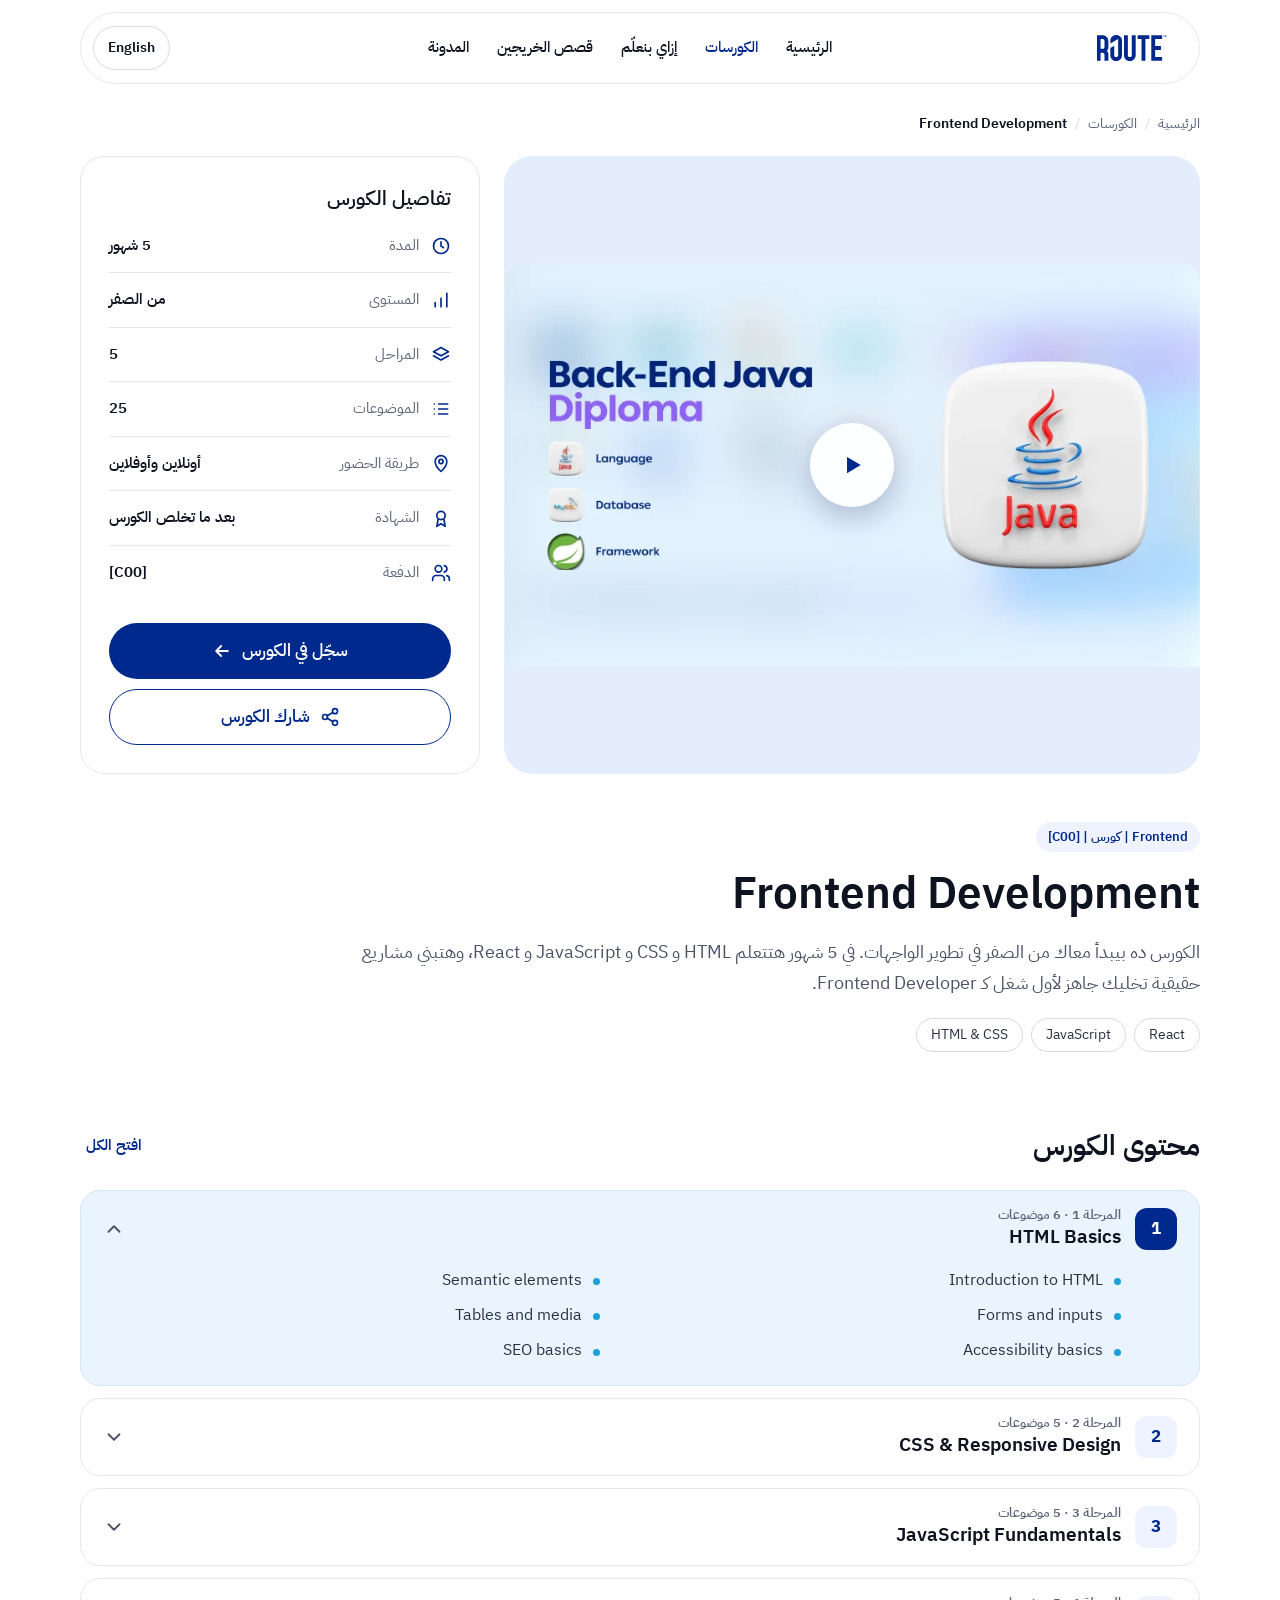
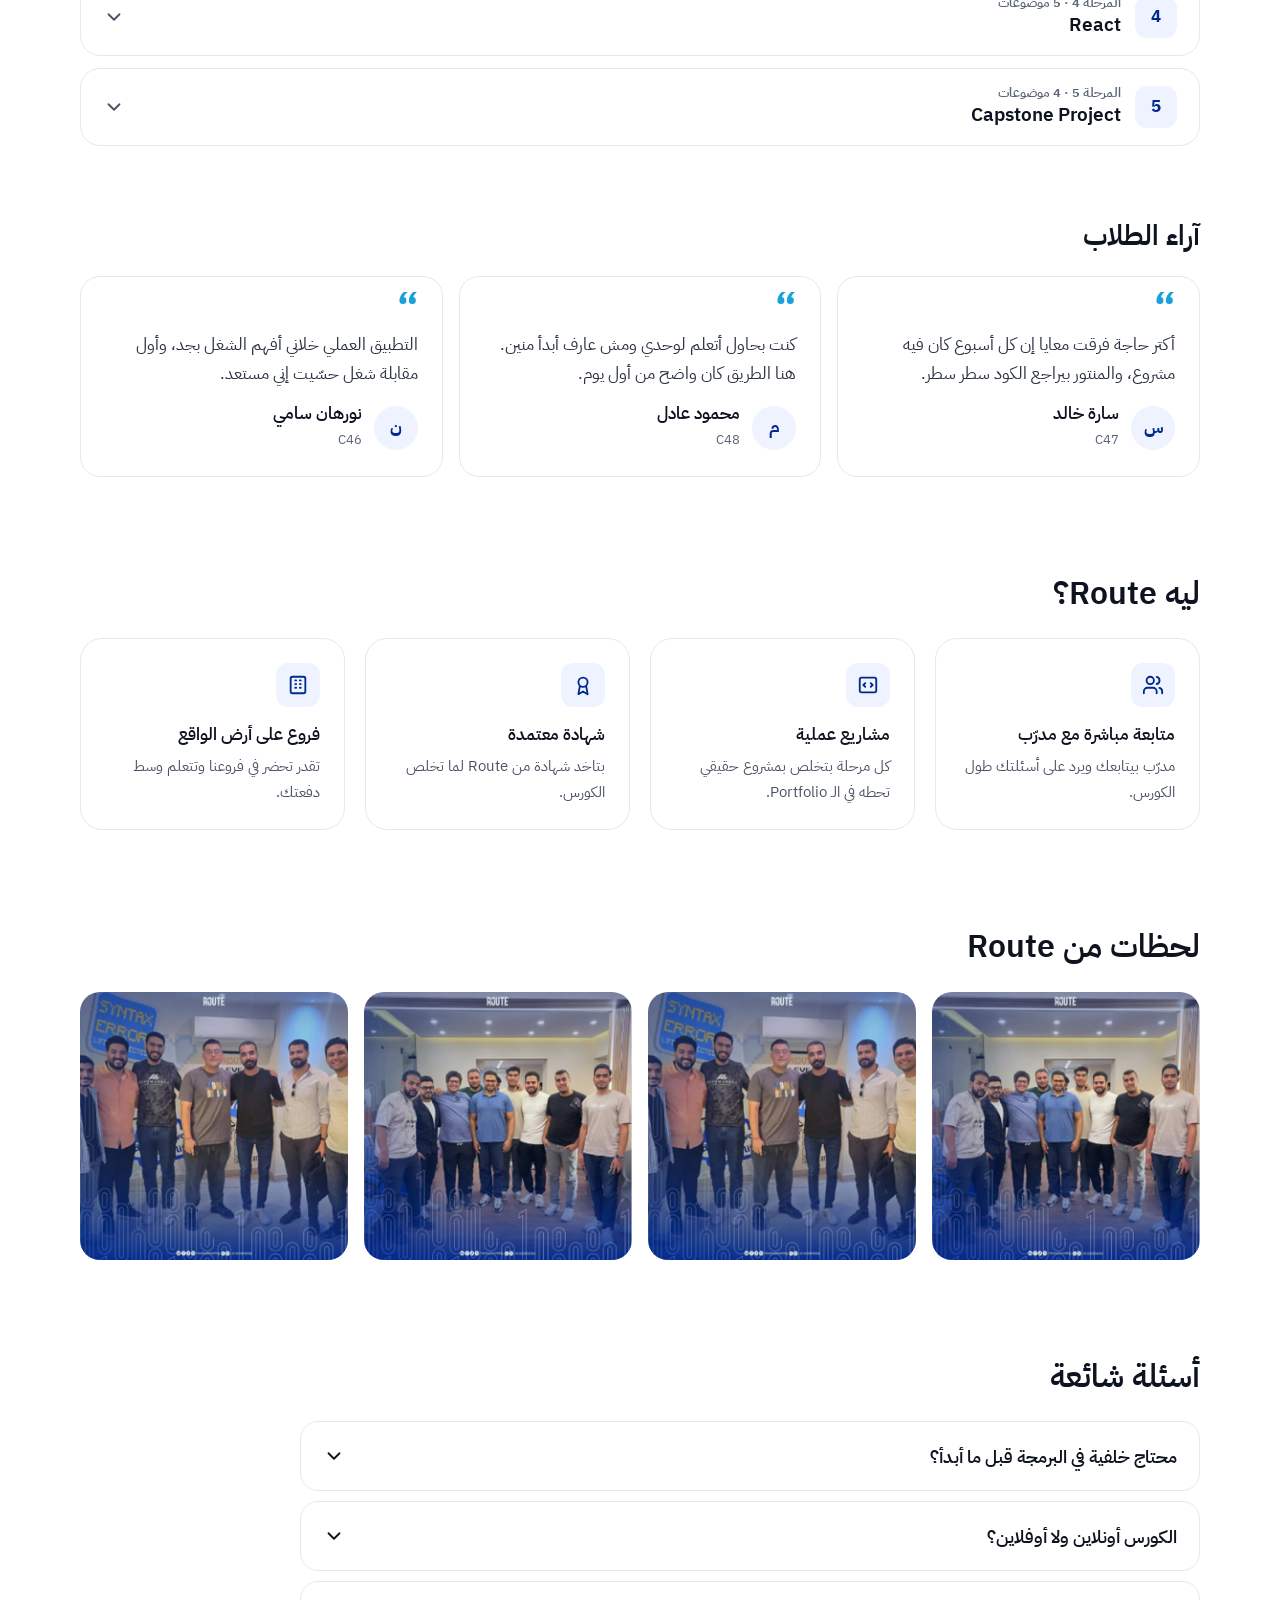
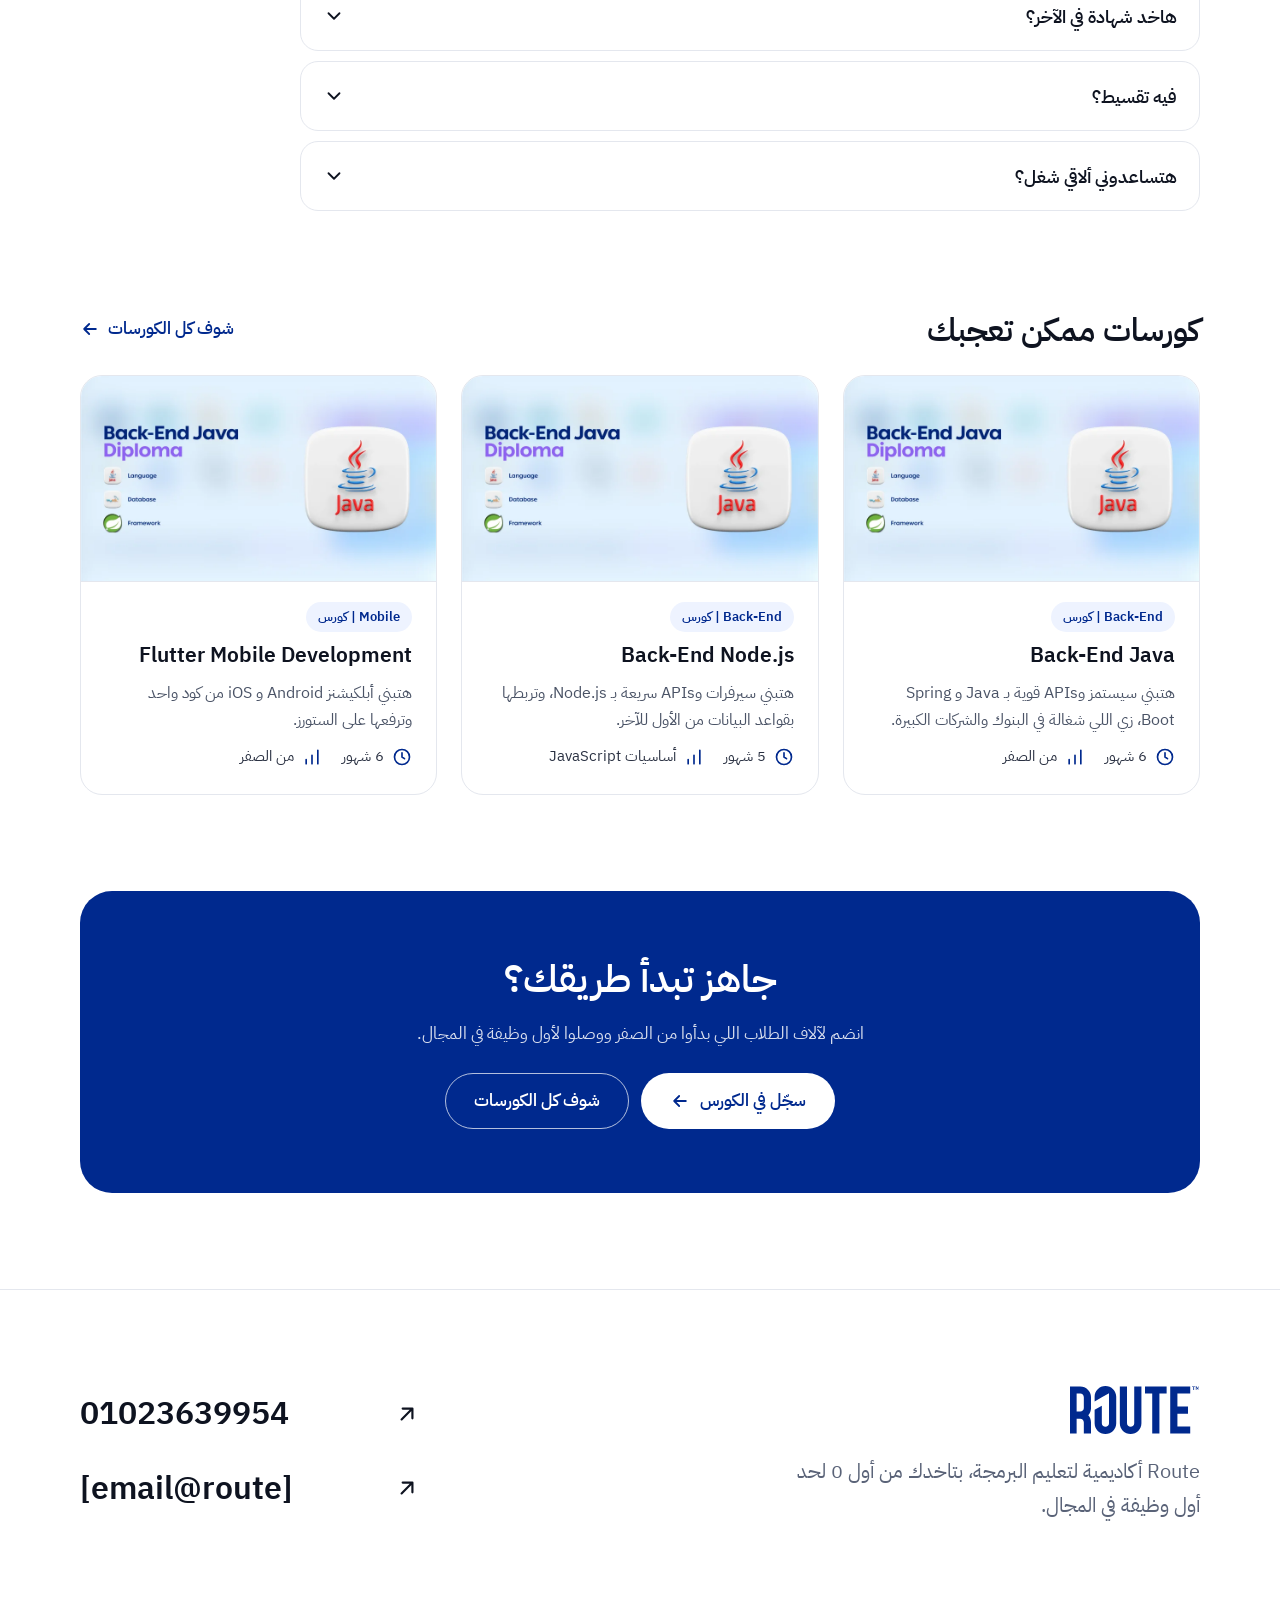
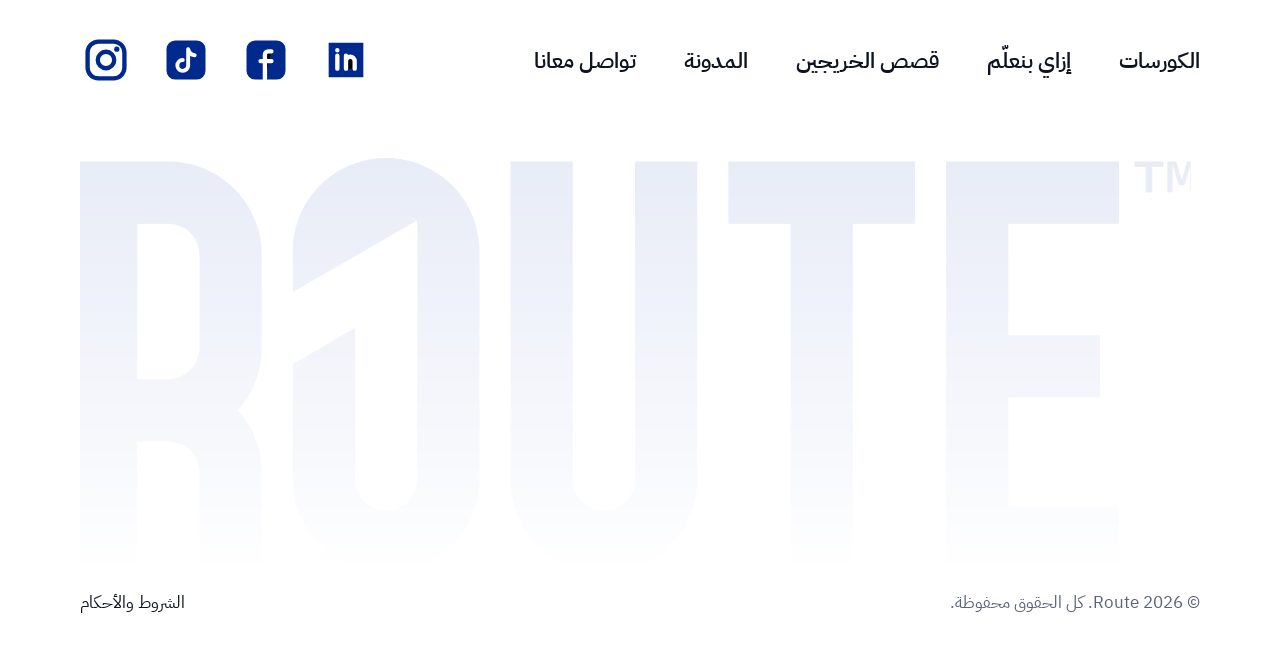
==== course.html @ 4ff4cab8 "Add files via upload" ====
<!doctype html>
<html lang="ar" dir="rtl">
<head>
<meta charset="utf-8">
<meta name="viewport" content="width=device-width, initial-scale=1, viewport-fit=cover">
<title>تفاصيل الكورس — Route</title>
<meta name="description" content="Route — تفاصيل الكورس، المحتوى، المدة والمستوى.">
<link rel="preconnect" href="https://fonts.googleapis.com">
<link rel="preconnect" href="https://fonts.gstatic.com" crossorigin>
<link rel="stylesheet" href="https://fonts.googleapis.com/css2?family=IBM+Plex+Sans+Arabic:wght@300;400;500;600;700&family=Urbanist:wght@400;500;600;700;800&display=swap">
<style>
:root{color-scheme:light;--primary:#00298E;--primary-deep:#001F6B;--cyan:#1AA0DB;--cyan-ink:#0A6FA3;--cyan-soft:#E6F4FB;--ink:#0E1320;--body:#4A5366;--muted:#5A6378;--line:#E4E7EE;--line-2:#D5DAE4;--soft:#EEF3FF;--alt:#E9F4FF;--alt-line:#D3E6FA;--bg:#FFFFFF;
  --font:'IBM Plex Sans Arabic','Urbanist',Tahoma,'Segoe UI',sans-serif;--pad:80px;box-sizing:border-box;padding-top:env(safe-area-inset-top,0px);padding-bottom:env(safe-area-inset-bottom,0px)}
html[lang="en"]{--font:'Urbanist','IBM Plex Sans Arabic','Segoe UI',Helvetica,sans-serif}
*,*::before,*::after{box-sizing:border-box}
html{scroll-behavior:smooth;scroll-padding-top:110px}
body{margin:0;background:var(--bg);color:var(--ink);font-family:var(--font);font-size:17px;line-height:1.7;-webkit-font-smoothing:antialiased}
a{color:inherit} button{font:inherit;cursor:pointer} p{margin:0} h1,h2,h3{margin:0;font-weight:600;line-height:1.3}
:focus-visible{outline:3px solid var(--cyan);outline-offset:3px;border-radius:6px}
.wrap{max-width:1440px;margin-inline:auto;padding-inline:var(--pad)}
.arrow{width:20px;height:20px;flex-shrink:0} html[dir="rtl"] .arrow{transform:scaleX(-1)}
.btn{display:inline-flex;align-items:center;justify-content:center;gap:10px;height:56px;padding-inline:28px;border-radius:999px;font-size:17px;font-weight:600;text-decoration:none;white-space:nowrap;border:1px solid transparent;transition:background .15s,color .15s,border-color .15s}
.btn-primary{background:var(--primary);color:#fff}.btn-primary:hover{background:var(--primary-deep)}
.btn-outline{border-color:var(--primary);color:var(--primary);background:#fff}.btn-outline:hover{background:var(--soft)}
.btn-sm{height:44px;padding-inline:20px;font-size:15px}
.sr-only{position:absolute;width:1px;height:1px;padding:0;margin:-1px;overflow:hidden;clip:rect(0,0,0,0);white-space:nowrap;border:0}

/* header */
.site-header{position:sticky;top:0;z-index:20;padding:12px var(--pad) 0;pointer-events:none}
.nav-pill{pointer-events:auto;max-width:1280px;margin:0 auto;height:72px;display:grid;grid-template-columns:1fr auto 1fr;align-items:center;gap:24px;padding-inline:32px 12px;background:rgba(255,255,255,.9);backdrop-filter:blur(16px);-webkit-backdrop-filter:blur(16px);border:1px solid var(--line);border-radius:999px}
.logo{justify-self:start;display:flex;align-items:center;color:var(--primary);text-decoration:none;min-height:44px}
.logo svg{display:block;height:26px;width:auto}
.nav{display:flex;gap:28px;font-size:15px;font-weight:500}
.nav a{text-decoration:none;color:var(--ink);padding-block:10px;white-space:nowrap}
.nav a:hover,.nav a[aria-current]{color:var(--primary)}
.actions{justify-self:end;display:flex;align-items:center;gap:8px}
.lang{height:44px;padding-inline:14px;border-radius:999px;border:1px solid var(--line-2);background:#fff;color:var(--ink);font-size:14px;font-weight:600}
.lang:hover{border-color:var(--primary);color:var(--primary)}
.menu-btn{display:none;width:44px;height:44px;border-radius:50%;border:1px solid var(--line-2);background:#fff;color:var(--ink);align-items:center;justify-content:center}
.mobile-nav{pointer-events:auto;display:none;position:absolute;top:100%;left:var(--pad);right:var(--pad);margin-top:8px;padding:12px 20px;flex-direction:column;background:#fff;border:1px solid var(--line);border-radius:24px}
.mobile-nav a{min-height:48px;display:flex;align-items:center;text-decoration:none;font-size:17px}
.mobile-nav.open{display:flex}


.crumbs{display:flex;flex-wrap:wrap;gap:8px;align-items:center;font-size:14px;color:var(--muted);margin:28px 0 20px;padding:0;list-style:none}
.crumbs a{text-decoration:none;color:var(--muted)} .crumbs a:hover{color:var(--primary)}
.crumbs li+li::before{content:"/";margin-inline-end:8px;color:var(--line-2)}
.crumbs [aria-current]{color:var(--ink);font-weight:600}
.top{display:grid;grid-template-columns:minmax(0,1fr) 400px;gap:24px;align-items:stretch;margin-top:8px}
.banner{position:relative;display:block;width:100%;height:100%;min-height:360px;border:0;padding:0;border-radius:28px;overflow:hidden;background:#E3EDFB;cursor:pointer}
.banner img{position:absolute;inset:0;display:block;width:100%;height:100%;object-fit:contain}
.banner .play{position:absolute;top:50%;left:50%;transform:translate(-50%,-50%);width:84px;height:84px;border-radius:50%;background:rgba(255,255,255,.94);color:var(--primary);display:flex;align-items:center;justify-content:center;box-shadow:0 10px 30px rgba(0,20,80,.25);transition:transform .15s}
.banner:hover .play{transform:translate(-50%,-50%) scale(1.06)}
.main{min-width:0;display:flex;flex-direction:column;gap:72px;margin-top:48px}
.tag{display:inline-flex;align-items:center;height:30px;padding-inline:12px;border-radius:999px;background:var(--soft);color:var(--primary);font-size:13px;font-weight:600}
.intro{max-width:860px}
.intro h1{font-size:clamp(32px,3.4vw,48px);margin:14px 0 14px}
.intro p{color:var(--body);font-size:18px}
.stack{display:flex;gap:8px;flex-wrap:wrap;margin-top:20px;direction:ltr} html[dir="rtl"] .stack{justify-content:flex-end}
.stack span{height:34px;padding-inline:14px;border-radius:999px;border:1px solid var(--line-2);font-size:14px;display:flex;align-items:center;color:#2A3142}
.sec h2{font-size:28px;margin-bottom:22px}
.mods{display:flex;flex-direction:column;gap:12px}
.mod{border:1px solid var(--line);border-radius:20px;background:#fff;transition:border-color .2s,background .2s}
.mod.open{border-color:var(--alt-line);background:var(--alt)}
.mod h3{font-size:inherit}
.mod-btn{width:100%;min-height:76px;padding:16px 22px;background:none;border:0;display:flex;align-items:center;gap:14px;text-align:start;color:var(--ink);border-radius:20px}
.mod-n{width:42px;height:42px;border-radius:12px;background:var(--soft);color:var(--primary);display:flex;align-items:center;justify-content:center;font-weight:700;flex-shrink:0;transition:background .2s,color .2s}
.mod.open .mod-n{background:var(--primary);color:#fff}
.mod-t{flex:1;min-width:0}
.mod-t small{display:block;font-size:13px;color:var(--muted);line-height:1.3}
.mod-t b{display:block;font-size:19px;font-weight:600;line-height:1.4}
.mod .chev{flex-shrink:0;color:var(--body);transition:transform .25s}
.mod.open .chev{transform:rotate(180deg)}
.mod-p{display:grid;grid-template-rows:0fr;transition:grid-template-rows .3s ease}
.mod.open .mod-p{grid-template-rows:1fr}
.mod-p>div{overflow:hidden}
.mod ul{margin:0;padding:0 22px 20px;padding-inline-start:78px;list-style:none;display:grid;grid-template-columns:repeat(2,minmax(0,1fr));gap:8px 24px}
.mod li{position:relative;padding-inline-start:18px;color:#2A3142;font-size:16px}
.mod li::before{content:"";position:absolute;inset-inline-start:0;top:.7em;width:7px;height:7px;border-radius:50%;background:var(--cyan)}
.expand-all{display:inline-flex;align-items:center;gap:6px;min-height:44px;background:none;border:0;color:var(--primary);font-weight:600;font-size:15px}
.sec-head{display:flex;justify-content:space-between;align-items:center;gap:16px;margin-bottom:22px}
.sec-head h2{margin:0}
.revs{display:grid;grid-template-columns:repeat(3,minmax(0,1fr));gap:16px}
.rev{border:1px solid var(--line);border-radius:20px;padding:22px 24px;display:flex;flex-direction:column;gap:14px}
.rev-q{color:var(--cyan);font-size:40px;line-height:.5;height:18px;font-weight:700}
.rev p{color:#2A3142}
.rev-h{display:flex;gap:12px;align-items:center;margin-top:auto}
.av{width:44px;height:44px;border-radius:50%;background:var(--soft);color:var(--primary);display:flex;align-items:center;justify-content:center;font-weight:700}
.rev-h b{display:block;font-weight:600;line-height:1.3} .rev-h small{color:var(--muted);font-size:13px}
/* sidebar */
.aside{display:flex}
.aside .side{flex:1;display:flex;flex-direction:column}
.aside .side-actions{margin-top:auto}
.side{border:1px solid var(--line);border-radius:24px;padding:28px;background:#fff}
.side h2{font-size:20px;margin-bottom:8px}
.rows{list-style:none;margin:0 0 24px;padding:0}
.rows li{display:flex;align-items:center;gap:12px;padding:14px 0;border-bottom:1px solid var(--line);font-size:15px}
.rows li:last-child{border-bottom:0}
.rows .ic{color:var(--primary);display:flex}
.rows span{color:var(--muted)}
.rows b{margin-inline-start:auto;font-weight:600;text-align:end}
.side .btn{width:100%}
.side-actions{display:flex;flex-direction:column;gap:10px}
.share-wrap{position:relative}
.share-pop{position:absolute;inset-inline:0;top:calc(100% + 8px);z-index:5;background:#fff;border:1px solid var(--line);border-radius:18px;padding:8px;display:none;flex-direction:column}
.share-pop.open{display:flex}
.share-pop a,.share-pop button{display:flex;align-items:center;gap:12px;min-height:46px;padding-inline:14px;border-radius:12px;text-decoration:none;color:var(--ink);font-size:15px;background:none;border:0;text-align:start;width:100%}
.share-pop a:hover,.share-pop button:hover{background:var(--soft)}
.share-pop svg{flex-shrink:0;color:var(--primary)}
.toast{position:fixed;bottom:24px;left:50%;translate:-50% 20px;opacity:0;z-index:40;background:var(--ink);color:#fff;padding:12px 20px;border-radius:999px;font-size:15px;transition:opacity .25s,translate .25s;pointer-events:none}
.toast.show{opacity:1;translate:-50% 0}
/* full width sections */
.full{margin-top:96px}
.full>h2{font-size:32px;margin-bottom:24px}
.infos{display:grid;grid-template-columns:repeat(3,minmax(0,1fr));gap:20px}
.info{background:var(--alt);border-radius:22px;padding:28px}
.info .ic{width:48px;height:48px;border-radius:14px;background:#fff;color:var(--primary);display:flex;align-items:center;justify-content:center;margin-bottom:16px}
.info h3{font-size:20px;margin-bottom:8px}
.info p{color:var(--body);font-size:16px}
.why{display:grid;grid-template-columns:repeat(4,minmax(0,1fr));gap:20px}
.why div{border:1px solid var(--line);border-radius:22px;padding:24px}
.why .wic{width:44px;height:44px;border-radius:12px;background:var(--soft);color:var(--primary);display:flex;align-items:center;justify-content:center;margin-bottom:14px}
.why b{display:block;font-size:17px;font-weight:600;margin-bottom:4px}
.why p{font-size:15px;color:var(--body)}
.moments{display:grid;grid-template-columns:repeat(4,minmax(0,1fr));gap:16px}
.moments img{display:block;width:100%;height:auto;aspect-ratio:1;object-fit:cover;border-radius:20px}
.faq{display:flex;flex-direction:column;gap:10px;max-width:900px}
.qa{border:1px solid var(--line);border-radius:18px}
.qa.open{border-color:var(--primary)}
.qa h3{font-size:inherit}
.qa button{width:100%;min-height:68px;padding:14px 22px;background:none;border:0;display:flex;align-items:center;justify-content:space-between;gap:14px;text-align:start;font-size:18px;font-weight:600;color:var(--ink)}
.chev{flex-shrink:0;transition:transform .25s} .qa.open .chev{transform:rotate(180deg)}
.qa-p{display:grid;grid-template-rows:0fr;transition:grid-template-rows .3s ease} .qa.open .qa-p{grid-template-rows:1fr}
.qa-p>div{overflow:hidden} .qa-p p{padding:0 22px 20px;color:var(--body)}
.rel-head{display:flex;justify-content:space-between;align-items:flex-end;gap:16px;margin-bottom:24px}
.rel-head h2{font-size:32px}
.rel-head a{display:inline-flex;align-items:center;gap:8px;font-weight:600;color:var(--primary);text-decoration:none;min-height:44px}
.grid{display:grid;grid-template-columns:repeat(3,minmax(0,1fr));gap:24px}
.ccard{position:relative;background:#fff;border:1px solid var(--line);border-radius:22px;overflow:hidden;display:flex;flex-direction:column;transition:border-color .2s,translate .2s}
.ccard:hover{border-color:var(--primary);translate:0 -3px}
.ccard img{display:block;width:100%;height:auto;aspect-ratio:832/482;object-fit:cover;border-bottom:1px solid var(--line)}
.cbody{padding:20px 24px 24px;display:flex;flex-direction:column;gap:10px;flex:1}
.cbody h3{font-size:21px} .cbody h3 a{text-decoration:none;color:inherit} .cbody h3 a::after{content:"";position:absolute;inset:0}
.cbody p{color:var(--body);font-size:16px}
.facts{list-style:none;margin:auto 0 0;padding:0;display:flex;gap:20px;flex-wrap:wrap;font-size:15px;color:#2A3142}
.facts li{display:flex;align-items:center;gap:8px} .facts svg{color:var(--primary)}
.cta{margin:96px 0;background:var(--primary);color:#fff;border-radius:32px;padding:64px 40px;text-align:center;display:flex;flex-direction:column;align-items:center;gap:16px;position:relative;overflow:hidden}
.cta h2{color:#fff;font-size:clamp(28px,3vw,44px)}
.cta p{color:rgba(255,255,255,.85);max-width:560px}
.cta .btns{display:flex;gap:12px;flex-wrap:wrap;justify-content:center;margin-top:8px}
.cta .btn-primary{background:#fff;color:var(--primary)}
.cta .btn-ghost{border:1px solid rgba(255,255,255,.7);color:#fff;background:transparent}
.mbar{display:none}
.vid-dialog{border:0;border-radius:20px;padding:0;width:min(860px,92vw);overflow:hidden}
.vid-dialog::backdrop{background:rgba(8,14,40,.72)}
.vid-head{display:flex;justify-content:space-between;align-items:center;gap:16px;padding:12px;padding-inline-start:24px}
.vid-head h3{font-size:18px}
.vid-close{width:44px;height:44px;border-radius:12px;border:1px solid var(--line-2);background:#fff;display:flex;align-items:center;justify-content:center}
.vid-frame{aspect-ratio:16/9;background:var(--primary);color:#fff;display:flex;align-items:center;justify-content:center;text-align:center;padding:24px}
.site-footer{background:#fff;border-top:1px solid var(--line)}
.site-footer{padding-block:96px 40px;overflow:hidden}
.ft-top{display:flex;justify-content:space-between;align-items:flex-start;gap:48px;flex-wrap:wrap}
.ft-brand{display:flex;flex-direction:column;gap:20px;max-width:420px}
.ft-brand .logo svg{height:48px}
.ft-brand p{font-size:20px;color:var(--muted);line-height:1.7}
.ft-contact{display:flex;flex-direction:column;gap:20px;min-width:340px}
.ft-contact a{display:flex;justify-content:space-between;align-items:center;gap:40px;text-decoration:none;color:var(--ink);font-size:32px;font-weight:600}
.ft-contact a:hover{color:var(--primary)}
.ft-contact .ext{flex-shrink:0;width:26px;height:26px;transition:transform .2s}
html[dir="rtl"] .ft-contact a{flex-direction:row}
.ft-contact a:hover .ext{transform:translate(2px,-2px)}
.ft-mid{display:flex;justify-content:space-between;align-items:center;gap:32px;flex-wrap:wrap;margin-top:112px}
.ft-links{display:flex;gap:48px;flex-wrap:wrap}
.ft-links a{text-decoration:none;color:var(--ink);font-size:22px;font-weight:600}
.ft-links a:hover{color:var(--primary)}
.ft-social{display:flex;gap:28px}
.ft-social svg{width:52px;height:52px}
.ft-social a{color:var(--primary);display:flex;border-radius:8px}
.ft-social a:hover{opacity:.8}
.ft-mark-wrap{margin-top:72px;direction:ltr;-webkit-mask-image:linear-gradient(to bottom,#000 0%,rgba(0,0,0,.35) 70%,transparent 100%);mask-image:linear-gradient(to bottom,#000 0%,rgba(0,0,0,.35) 70%,transparent 100%)}
.foot-mark{display:block;width:100%;height:auto;color:#E8ECF7}
.ft-bottom{display:flex;justify-content:space-between;gap:16px;flex-wrap:wrap;margin-top:16px;font-size:17px;color:var(--muted)}
.ft-bottom a{color:var(--ink);text-decoration:none}
.ft-bottom a:hover{color:var(--primary)}
html.rv-on .rv{opacity:0;translate:0 24px;transition:opacity .7s cubic-bezier(.2,.7,.2,1),translate .7s cubic-bezier(.2,.7,.2,1);transition-delay:var(--rvd,0s)}
html.rv-on .rv.in{opacity:1;translate:0 0}
@media (max-width:1180px){:root{--pad:40px}.nav{display:none}.menu-btn{display:inline-flex}.nav-pill{grid-template-columns:1fr auto}
  .top{grid-template-columns:minmax(0,1fr) 340px}.revs{grid-template-columns:repeat(2,minmax(0,1fr))}.why{grid-template-columns:repeat(2,minmax(0,1fr))}.grid{grid-template-columns:repeat(2,minmax(0,1fr))}
  .ft-contact a{font-size:24px}
  .ft-social svg{width:44px;height:44px}
  .ft-mid{margin-top:72px}
}
@media (max-width:900px){
  .top{grid-template-columns:minmax(0,1fr)}
  .banner{min-height:0;height:auto}
  .banner img{position:static;height:auto;aspect-ratio:16/10}
  .infos,.revs{grid-template-columns:minmax(0,1fr)}
  .mod ul{grid-template-columns:minmax(0,1fr)}
  .moments{grid-template-columns:repeat(2,minmax(0,1fr))}
  body{padding-bottom:84px}
  .mbar{display:flex;gap:10px;position:fixed;inset-inline:0;bottom:0;z-index:30;padding:12px var(--pad);padding-bottom:calc(12px + env(safe-area-inset-bottom,0px));background:rgba(255,255,255,.94);backdrop-filter:blur(14px);-webkit-backdrop-filter:blur(14px);border-top:1px solid var(--line);translate:0 110%;transition:translate .3s ease}
  .mbar.show{translate:0 0}
  .mbar .btn{flex:1;height:52px} .mbar .btn-outline{flex:0 0 52px;padding:0}
}
@media (max-width:600px){:root{--pad:20px}body{font-size:16px}.nav-pill{height:60px;padding-inline:18px 8px}.logo svg{height:22px}
  .banner{border-radius:20px}.banner .play{width:64px;height:64px}
  .main{gap:48px;margin-top:48px}.full{margin-top:64px}.full>h2,.rel-head h2{font-size:24px}.sec h2{font-size:24px}
  .mod-btn{padding:14px 16px}.mod ul{padding-inline:16px}.mod-t b{font-size:17px}
  .why,.grid{grid-template-columns:minmax(0,1fr)}
  .side{padding:22px}.cta{padding:44px 22px;border-radius:24px}.cta .btn{width:100%}
  .ft-contact{min-width:0;width:100%}
  .ft-contact a{font-size:20px}
  .ft-links{gap:16px 24px}
  .ft-links a{font-size:17px}
  .ft-social{gap:18px}
  .ft-social svg{width:36px;height:36px}
  .ft-brand p{font-size:17px}
  .ft-mid{margin-top:48px}
  .site-footer{padding-block:56px 24px}
}
@media (prefers-reduced-motion:reduce){html{scroll-behavior:auto}*{transition:none!important}}
</style>
</head>
<body>
<header class="site-header">
  <div class="nav-pill">
    <a class="logo" href="index.html"><svg width="108" height="40" role="img" aria-label="Route" viewBox="0 0 108 40" fill="none" xmlns="http://www.w3.org/2000/svg">
<g clip-path="url(#routeClip1)">
<path d="M101.689 0.868868H102.761V3.33331H103.409V0.868868H104.48V0.333313H101.689V0.868868Z" fill="currentColor"/>
<path d="M106.758 0.333313C106.758 0.333313 106.265 2.08109 106.251 2.17961C106.237 2.08109 105.715 0.333313 105.715 0.333313H104.855V3.33331H105.363V0.657387L105.955 2.61628H106.504L107.082 0.657387V3.33331H107.59V0.333313H106.758Z" fill="currentColor"/>
<path d="M17.5215 9.33331C17.5215 4.36294 13.4919 0.333313 8.52148 0.333313H-0.478516V39.6666H5.52148V27.3333H8.52148C10.1782 27.3333 11.5215 28.6766 11.5215 30.3333V39.6666H17.5215V30.3333C17.5215 28.0281 16.6544 25.9255 15.2289 24.3333C16.6541 22.7411 17.5215 20.6385 17.5215 18.3333V9.33331ZM5.52148 21.3333V6.33331H8.52148C10.1782 6.33331 11.5215 7.67665 11.5215 9.33331V18.3333C11.5215 19.9904 10.1782 21.3333 8.52148 21.3333H5.52148Z" fill="currentColor"/>
<path d="M35.8856 2.63593C34.2567 1.00741 32.0067 0 29.5215 0C24.5507 0 20.5215 4.02926 20.5215 9V12.9278L26.5215 9.4637L32.5215 5.99963V30.9996C32.5215 32.6563 31.1782 33.9996 29.5215 33.9996C27.8648 33.9996 26.5215 32.6563 26.5215 30.9996V16.3915L20.5215 19.8556V30.9996C20.5215 35.9704 24.5507 39.9996 29.5215 39.9996C34.4922 39.9996 38.5215 35.9704 38.5215 30.9996V9C38.5215 6.51481 37.5141 4.26481 35.8856 2.63593Z" fill="currentColor"/>
<path d="M53.5215 0.333313V31C53.5215 32.6566 52.1782 34 50.5215 34C48.8648 34 47.5215 32.6566 47.5215 31V0.333313H41.5215V31C41.5215 35.9707 45.5507 40 50.5215 40C55.4922 40 59.5215 35.9707 59.5215 31V0.333313H53.5215Z" fill="currentColor"/>
<path d="M62.5215 0.333313V6.33331H68.5215V39.6666H74.5215V6.33331H80.5215V0.333313H62.5215Z" fill="currentColor"/>
<path d="M100.188 6.33331V0.333313H85.0126H83.5215V39.6666H89.5215H100.188V33.6666H89.5215V23.0885H98.367V17.0885H89.5215V6.33331H100.188Z" fill="currentColor"/>
</g>
<defs>
<clipPath id="routeClip1">
<rect width="107.111" height="40" fill="white"/>
</clipPath>
</defs>
</svg></a>
    <nav class="nav" aria-label="Main">
      <a href="index.html" data-t="navHome"></a>
      <a href="courses.html" data-t="navTracks" aria-current="page"></a>
      <a href="index.html#how" data-t="navHow"></a>
      <a href="index.html#stories" data-t="navStories"></a>
      <a href="index.html#blog" data-t="navBlog"></a>
    </nav>
    <div class="actions">
      <button class="lang" id="langBtn" type="button" lang="en">English</button>
      <button class="menu-btn" id="menuBtn" type="button" aria-expanded="false" aria-controls="mobileNav" data-t-aria="menu"><svg width="20" height="20" viewBox="0 0 24 24" fill="none" stroke="currentColor" stroke-width="2" stroke-linecap="round" aria-hidden="true"><path d="M4 7h16M4 12h16M4 17h16"/></svg></button>
    </div>
  </div>
  <nav class="mobile-nav" id="mobileNav" aria-label="Mobile">
    <a href="index.html" data-t="navHome"></a><a href="courses.html" data-t="navTracks"></a><a href="index.html#how" data-t="navHow"></a><a href="index.html#stories" data-t="navStories"></a><a href="index.html#blog" data-t="navBlog"></a>
  </nav>
</header>
<main class="wrap">
  <ol class="crumbs" aria-label="Breadcrumb">
    <li><a href="index.html" data-t="crumbHome"></a></li>
    <li><a href="courses.html" data-t="crumbCourses"></a></li>
    <li><span aria-current="page" id="crumbCourse" lang="en"></span></li>
  </ol>
  <div class="top">
  <button type="button" class="banner rv" id="playBtn" data-t-aria="watch"><img src="[data-uri]" alt="" width="1600" height="686"><span class="play"><svg width="30" height="30" viewBox="0 0 24 24" fill="currentColor" aria-hidden="true"><path d="M8 5.5v13l11-6.5z"/></svg></span></button>
    <aside class="aside" aria-labelledby="detailsTitle">
      <div class="side rv">
        <h2 id="detailsTitle" data-t="detailsTitle"></h2>
        <ul class="rows">
          <li><span class="ic"><svg width="20" height="20" viewBox="0 0 24 24" fill="none" stroke="currentColor" stroke-width="2" stroke-linecap="round" stroke-linejoin="round" aria-hidden="true"><circle cx="12" cy="12" r="9"/><path d="M12 7v5l3 2"/></svg></span><span data-t="duration"></span><b id="cDur"></b></li>
          <li><span class="ic"><svg width="20" height="20" viewBox="0 0 24 24" fill="none" stroke="currentColor" stroke-width="2" stroke-linecap="round" stroke-linejoin="round" aria-hidden="true"><path d="M5 20v-5M12 20V10M19 20V4"/></svg></span><span data-t="level"></span><b id="cLvl"></b></li>
          <li><span class="ic"><svg width="20" height="20" viewBox="0 0 24 24" fill="none" stroke="currentColor" stroke-width="2" stroke-linecap="round" stroke-linejoin="round" aria-hidden="true"><path d="M12 3l9 5-9 5-9-5 9-5z"/><path d="M3 13l9 5 9-5"/></svg></span><span data-t="modules"></span><b id="cMods"></b></li>
          <li><span class="ic"><svg width="20" height="20" viewBox="0 0 24 24" fill="none" stroke="currentColor" stroke-width="2" stroke-linecap="round" stroke-linejoin="round" aria-hidden="true"><path d="M9 6h11M9 12h11M9 18h11M4 6h.01M4 12h.01M4 18h.01"/></svg></span><span data-t="topicsN"></span><b id="cTopics"></b></li>
          <li><span class="ic"><svg width="20" height="20" viewBox="0 0 24 24" fill="none" stroke="currentColor" stroke-width="2" stroke-linecap="round" stroke-linejoin="round" aria-hidden="true"><path d="M12 21s7-6.2 7-12a7 7 0 0 0-14 0c0 5.8 7 12 7 12z"/><circle cx="12" cy="9" r="2.5"/></svg></span><span data-t="format"></span><b data-t="formatV"></b></li>
          <li><span class="ic"><svg width="20" height="20" viewBox="0 0 24 24" fill="none" stroke="currentColor" stroke-width="2" stroke-linecap="round" stroke-linejoin="round" aria-hidden="true"><circle cx="12" cy="9" r="5"/><path d="M8.5 13.5L7 22l5-3 5 3-1.5-8.5"/></svg></span><span data-t="certificate"></span><b data-t="certificateV"></b></li>
          <li><span class="ic"><svg width="20" height="20" viewBox="0 0 24 24" fill="none" stroke="currentColor" stroke-width="2" stroke-linecap="round" stroke-linejoin="round" aria-hidden="true"><path d="M16 21v-2a4 4 0 0 0-4-4H6a4 4 0 0 0-4 4v2"/><circle cx="9" cy="7" r="4"/><path d="M22 21v-2a4 4 0 0 0-3-3.9M16 3.1a4 4 0 0 1 0 7.8"/></svg></span><span data-t="cohortL"></span><b data-t="cohortV"></b></li>
        </ul>
        <div class="side-actions">
          <a class="btn btn-primary enroll" href="#"><span data-t="enroll"></span><svg class="arrow" viewBox="0 0 24 24" fill="none" stroke="currentColor" stroke-width="2.2" stroke-linecap="round" stroke-linejoin="round" aria-hidden="true"><path d="M5 12h14M13 6l6 6-6 6"/></svg></a>
          <div class="share-wrap">
            <button type="button" class="btn btn-outline share-btn" aria-haspopup="true" aria-expanded="false" style="width:100%"><svg width="20" height="20" viewBox="0 0 24 24" fill="none" stroke="currentColor" stroke-width="2" stroke-linecap="round" stroke-linejoin="round" aria-hidden="true"><circle cx="18" cy="5" r="3"/><circle cx="6" cy="12" r="3"/><circle cx="18" cy="19" r="3"/><path d="M8.6 13.5l6.8 4M15.4 6.5l-6.8 4"/></svg><span data-t="share"></span></button>
            <div class="share-pop" id="sharePop" role="menu"></div>
          </div>
        </div>
      </div>
    </aside>
  </div>
  <div class="main">
    <section class="intro rv" aria-labelledby="cTitle">
          <span class="tag" id="cTag"></span>
          <h1 id="cTitle" lang="en"></h1>
          <p id="cDesc"></p>
          <div class="stack" id="cStack"></div>
        </section>
      <section class="sec rv" aria-labelledby="contentTitle">
        <div class="sec-head"><h2 id="contentTitle" data-t="contentTitle"></h2><button type="button" class="expand-all" id="expandAll"></button></div>
        <div class="mods" id="modules"></div>
      </section>
      <section class="sec rv" aria-labelledby="revTitle">
        <h2 id="revTitle" data-t="reviewsTitle"></h2>
        <div class="revs" id="revs"></div>
      </section>
  </div>

  <section class="full rv" aria-labelledby="whyTitle"><h2 id="whyTitle" data-t="whyTitle"></h2><div class="why" id="why"></div></section>
  <section class="full rv" aria-labelledby="momTitle"><h2 id="momTitle" data-t="momentsTitle"></h2><div class="moments" id="moments"></div></section>
  <section class="full rv" aria-labelledby="faqTitle"><h2 id="faqTitle" data-t="faqTitle"></h2><div class="faq" id="faqs"></div></section>
  <section class="full rv" aria-labelledby="relTitle"><div class="rel-head"><h2 id="relTitle" data-t="relatedTitle"></h2><a href="courses.html"><span data-t="allCourses"></span><svg class="arrow" viewBox="0 0 24 24" fill="none" stroke="currentColor" stroke-width="2.2" stroke-linecap="round" stroke-linejoin="round" aria-hidden="true"><path d="M5 12h14M13 6l6 6-6 6"/></svg></a></div><div class="grid" id="related"></div></section>
  <section class="cta rv" aria-labelledby="ctaTitle"><h2 id="ctaTitle" data-t="ctaTitle"></h2><p data-t="ctaText"></p><div class="btns"><a class="btn btn-primary enroll" href="#"><span data-t="ctaBtn"></span><svg class="arrow" viewBox="0 0 24 24" fill="none" stroke="currentColor" stroke-width="2.2" stroke-linecap="round" stroke-linejoin="round" aria-hidden="true"><path d="M5 12h14M13 6l6 6-6 6"/></svg></a><a class="btn btn-ghost" href="courses.html" data-t="allCourses"></a></div></section>
</main>

<div class="mbar" aria-label="Enroll">
  <a class="btn btn-primary enroll" href="#"><span data-t="enroll"></span></a>
  <button type="button" class="btn btn-outline share-btn" data-t-aria="share"><svg width="20" height="20" viewBox="0 0 24 24" fill="none" stroke="currentColor" stroke-width="2" stroke-linecap="round" stroke-linejoin="round" aria-hidden="true"><circle cx="18" cy="5" r="3"/><circle cx="6" cy="12" r="3"/><circle cx="18" cy="19" r="3"/><path d="M8.6 13.5l6.8 4M15.4 6.5l-6.8 4"/></svg></button>
</div>
<dialog class="vid-dialog" id="vidDialog" aria-labelledby="vidTitle">
  <div class="vid-head"><h3 id="vidTitle" lang="en"></h3><button type="button" class="vid-close" id="vidClose" data-t-aria="close"><svg width="20" height="20" viewBox="0 0 24 24" fill="none" stroke="currentColor" stroke-width="2.2" stroke-linecap="round" aria-hidden="true"><path d="M6 6l12 12M18 6L6 18"/></svg></button></div>
  <div class="vid-frame" data-t="videoSoon"></div>
</dialog>
<div class="toast" id="toast" role="status" aria-live="polite"></div>
<footer class="site-footer">
  <div class="wrap">
    <div class="ft-top">
      <div class="ft-brand">
        <a class="logo" href="index.html"><svg width="108" height="40" role="img" aria-label="Route" viewBox="0 0 108 40" fill="none" xmlns="http://www.w3.org/2000/svg">
<g clip-path="url(#routeClip2)">
<path d="M101.689 0.868868H102.761V3.33331H103.409V0.868868H104.48V0.333313H101.689V0.868868Z" fill="currentColor"/>
<path d="M106.758 0.333313C106.758 0.333313 106.265 2.08109 106.251 2.17961C106.237 2.08109 105.715 0.333313 105.715 0.333313H104.855V3.33331H105.363V0.657387L105.955 2.61628H106.504L107.082 0.657387V3.33331H107.59V0.333313H106.758Z" fill="currentColor"/>
<path d="M17.5215 9.33331C17.5215 4.36294 13.4919 0.333313 8.52148 0.333313H-0.478516V39.6666H5.52148V27.3333H8.52148C10.1782 27.3333 11.5215 28.6766 11.5215 30.3333V39.6666H17.5215V30.3333C17.5215 28.0281 16.6544 25.9255 15.2289 24.3333C16.6541 22.7411 17.5215 20.6385 17.5215 18.3333V9.33331ZM5.52148 21.3333V6.33331H8.52148C10.1782 6.33331 11.5215 7.67665 11.5215 9.33331V18.3333C11.5215 19.9904 10.1782 21.3333 8.52148 21.3333H5.52148Z" fill="currentColor"/>
<path d="M35.8856 2.63593C34.2567 1.00741 32.0067 0 29.5215 0C24.5507 0 20.5215 4.02926 20.5215 9V12.9278L26.5215 9.4637L32.5215 5.99963V30.9996C32.5215 32.6563 31.1782 33.9996 29.5215 33.9996C27.8648 33.9996 26.5215 32.6563 26.5215 30.9996V16.3915L20.5215 19.8556V30.9996C20.5215 35.9704 24.5507 39.9996 29.5215 39.9996C34.4922 39.9996 38.5215 35.9704 38.5215 30.9996V9C38.5215 6.51481 37.5141 4.26481 35.8856 2.63593Z" fill="currentColor"/>
<path d="M53.5215 0.333313V31C53.5215 32.6566 52.1782 34 50.5215 34C48.8648 34 47.5215 32.6566 47.5215 31V0.333313H41.5215V31C41.5215 35.9707 45.5507 40 50.5215 40C55.4922 40 59.5215 35.9707 59.5215 31V0.333313H53.5215Z" fill="currentColor"/>
<path d="M62.5215 0.333313V6.33331H68.5215V39.6666H74.5215V6.33331H80.5215V0.333313H62.5215Z" fill="currentColor"/>
<path d="M100.188 6.33331V0.333313H85.0126H83.5215V39.6666H89.5215H100.188V33.6666H89.5215V23.0885H98.367V17.0885H89.5215V6.33331H100.188Z" fill="currentColor"/>
</g>
<defs>
<clipPath id="routeClip2">
<rect width="107.111" height="40" fill="white"/>
</clipPath>
</defs>
</svg></a>
        <p data-t="footAbout"></p>
      </div>
      <div class="ft-contact">
        <a href="tel:+201023639954" dir="ltr"><span>01023639954</span><svg class="ext" width="22" height="22" viewBox="0 0 24 24" fill="none" stroke="currentColor" stroke-width="2" stroke-linecap="round" stroke-linejoin="round" aria-hidden="true"><path d="M7 17L17 7M8 7h9v9"/></svg></a>
        <a href="mailto:" dir="ltr"><span>[email@route]</span><svg class="ext" width="22" height="22" viewBox="0 0 24 24" fill="none" stroke="currentColor" stroke-width="2" stroke-linecap="round" stroke-linejoin="round" aria-hidden="true"><path d="M7 17L17 7M8 7h9v9"/></svg></a>
      </div>
    </div>
    <div class="ft-mid">
      <nav class="ft-links" aria-label="Footer">
        <a href="index.html#tracks" data-t="navTracks"></a>
        <a href="index.html#how" data-t="navHow"></a>
        <a href="index.html#stories" data-t="navStories"></a>
        <a href="index.html#blog" data-t="navBlog"></a>
        <a href="index.html#contact" data-t="contactEyebrow"></a>
      </nav>
      <div class="ft-social"><a href="https://www.linkedin.com/company/routeailearning" rel="noopener" target="_blank" aria-label="LinkedIn"><svg width="36" height="36" viewBox="0 0 24 24" aria-hidden="true"><path d="M4 4h16v16H4z" stroke="none" fill="currentColor" rx="3"/><path d="M8 10v6M8 7.5v.01M12 16v-3.5a2 2 0 0 1 4 0V16M12 10v6" stroke="#fff" stroke-width="2" stroke-linecap="round"/></svg></a><a href="https://www.facebook.com/routeailearning" rel="noopener" target="_blank" aria-label="Facebook"><svg width="36" height="36" viewBox="0 0 24 24" aria-hidden="true"><rect x="3" y="3" width="18" height="18" rx="4" fill="currentColor"/><path d="M14.5 8H13a1.5 1.5 0 0 0-1.5 1.5V21M9.5 12.5h5" stroke="#fff" stroke-width="2" stroke-linecap="round"/></svg></a><a href="https://www.tiktok.com/@routeailearning" rel="noopener" target="_blank" aria-label="TikTok"><svg width="36" height="36" viewBox="0 0 24 24" aria-hidden="true"><rect x="3" y="3" width="18" height="18" rx="4" fill="currentColor"/><path d="M13 7v7.5a2.5 2.5 0 1 1-2.5-2.5M13 7c.4 1.6 1.6 2.6 3 2.8" stroke="#fff" stroke-width="1.8" stroke-linecap="round" fill="none"/></svg></a><a href="https://www.instagram.com/routeailearning" rel="noopener" target="_blank" aria-label="Instagram"><svg width="36" height="36" viewBox="0 0 24 24" aria-hidden="true"><rect x="3.5" y="3.5" width="17" height="17" rx="5" fill="none" stroke="currentColor" stroke-width="2"/><circle cx="12" cy="12" r="3.8" fill="none" stroke="currentColor" stroke-width="2"/><circle cx="17" cy="7" r="1.2" fill="currentColor"/></svg></a></div>
    </div>
    <div class="ft-mark-wrap"><svg class="foot-mark"  aria-hidden="true" focusable="false" viewBox="0 0 108 40" fill="none" xmlns="http://www.w3.org/2000/svg">
<g clip-path="url(#routeClip9)">
<path d="M101.689 0.868868H102.761V3.33331H103.409V0.868868H104.48V0.333313H101.689V0.868868Z" fill="currentColor"/>
<path d="M106.758 0.333313C106.758 0.333313 106.265 2.08109 106.251 2.17961C106.237 2.08109 105.715 0.333313 105.715 0.333313H104.855V3.33331H105.363V0.657387L105.955 2.61628H106.504L107.082 0.657387V3.33331H107.59V0.333313H106.758Z" fill="currentColor"/>
<path d="M17.5215 9.33331C17.5215 4.36294 13.4919 0.333313 8.52148 0.333313H-0.478516V39.6666H5.52148V27.3333H8.52148C10.1782 27.3333 11.5215 28.6766 11.5215 30.3333V39.6666H17.5215V30.3333C17.5215 28.0281 16.6544 25.9255 15.2289 24.3333C16.6541 22.7411 17.5215 20.6385 17.5215 18.3333V9.33331ZM5.52148 21.3333V6.33331H8.52148C10.1782 6.33331 11.5215 7.67665 11.5215 9.33331V18.3333C11.5215 19.9904 10.1782 21.3333 8.52148 21.3333H5.52148Z" fill="currentColor"/>
<path d="M35.8856 2.63593C34.2567 1.00741 32.0067 0 29.5215 0C24.5507 0 20.5215 4.02926 20.5215 9V12.9278L26.5215 9.4637L32.5215 5.99963V30.9996C32.5215 32.6563 31.1782 33.9996 29.5215 33.9996C27.8648 33.9996 26.5215 32.6563 26.5215 30.9996V16.3915L20.5215 19.8556V30.9996C20.5215 35.9704 24.5507 39.9996 29.5215 39.9996C34.4922 39.9996 38.5215 35.9704 38.5215 30.9996V9C38.5215 6.51481 37.5141 4.26481 35.8856 2.63593Z" fill="currentColor"/>
<path d="M53.5215 0.333313V31C53.5215 32.6566 52.1782 34 50.5215 34C48.8648 34 47.5215 32.6566 47.5215 31V0.333313H41.5215V31C41.5215 35.9707 45.5507 40 50.5215 40C55.4922 40 59.5215 35.9707 59.5215 31V0.333313H53.5215Z" fill="currentColor"/>
<path d="M62.5215 0.333313V6.33331H68.5215V39.6666H74.5215V6.33331H80.5215V0.333313H62.5215Z" fill="currentColor"/>
<path d="M100.188 6.33331V0.333313H85.0126H83.5215V39.6666H89.5215H100.188V33.6666H89.5215V23.0885H98.367V17.0885H89.5215V6.33331H100.188Z" fill="currentColor"/>
</g>
<defs>
<clipPath id="routeClip9">
<rect width="107.111" height="40" fill="white"/>
</clipPath>
</defs>
</svg></div>
    <div class="ft-bottom"><span data-t="rights"></span><a href="#" data-t="terms"></a></div>
  </div>
</footer>
<script>
(function(){
  var T={"ar": {"pageTitle": "تفاصيل الكورس — Route", "langBtn": "English", "menu": "القائمة", "navHome": "الرئيسية", "navTracks": "الكورسات", "navHow": "إزاي بنعلّم", "navStories": "قصص الخريجين", "navBlog": "المدونة", "login": "تسجيل الدخول", "start": "ابدأ دلوقتي", "crumbHome": "الرئيسية", "crumbCourses": "الكورسات", "courseWord": "كورس", "cohort": "دفعة [C00]", "duration": "المدة", "level": "المستوى", "enroll": "سجّل في الكورس", "share": "شارك الكورس", "watch": "شغّل الفيديو التعريفي", "close": "قفل", "videoSoon": "[هنا هيتعرض الفيديو التعريفي للكورس]", "contentTitle": "محتوى الكورس", "topics": "موضوعات", "modulesCount": "مراحل", "whyTitle": "ليه Route؟", "why": [["متابعة مباشرة مع مدرّب", "مدرّب بيتابعك ويرد على أسئلتك طول الكورس."], ["مشاريع عملية", "كل مرحلة بتخلص بمشروع حقيقي تحطه في الـ Portfolio."], ["شهادة معتمدة", "بتاخد شهادة من Route لما تخلص الكورس."], ["فروع على أرض الواقع", "تقدر تحضر في فروعنا وتتعلم وسط دفعتك."]], "reviewsTitle": "آراء الطلاب", "reviews": [["سارة خالد", "C47", "أكتر حاجة فرقت معايا إن كل أسبوع كان فيه مشروع، والمنتور بيراجع الكود سطر سطر."], ["محمود عادل", "C48", "كنت بحاول أتعلم لوحدي ومش عارف أبدأ منين. هنا الطريق كان واضح من أول يوم."], ["نورهان سامي", "C46", "التطبيق العملي خلاني أفهم الشغل بجد، وأول مقابلة شغل حسّيت إني مستعد."]], "momentsTitle": "لحظات من Route", "momentAlt": "صورة من فعاليات Route", "faqTitle": "أسئلة شائعة", "faqs": [["محتاج خلفية في البرمجة قبل ما أبدأ؟", "مش شرط. معظم الكورسات بتبدأ من الصفر، واختبار تحديد المستوى بيحدد تبدأ منين."], ["الكورس أونلاين ولا أوفلاين؟", "فيه مواعيد أونلاين وأوفلاين حسب الكورس والدفعة. سيب بياناتك وهنبعتلك المواعيد المتاحة."], ["هاخد شهادة في الآخر؟", "أيوه، بتاخد شهادة من Route لما تخلص الكورس، ومعاها Portfolio فيه مشاريع حقيقية."], ["فيه تقسيط؟", "أيوه، عندنا تقسيط وطرق دفع مريحة. سيب بياناتك في فورم التواصل ونشرحلك التفاصيل."], ["هتساعدوني ألاقي شغل؟", "بنساعدك في الـ CV والـ Portfolio والتجهيز للإنترفيوهات، وبنرشّح المتميزين لشركاء التوظيف."]], "shareText": "شوف الكورس ده من Route", "copy": "انسخ اللينك", "copied": "اتنسخ اللينك", "shareOn": "شارك على", "footAbout": "Route أكاديمية لتعليم البرمجة، بتاخدك من أول 0 لحد أول وظيفة في المجال.", "contactEyebrow": "تواصل معانا", "rights": "© 2026 Route. كل الحقوق محفوظة.", "terms": "الشروط والأحكام", "detailsTitle": "تفاصيل الكورس", "expandAll": "افتح الكل", "collapseAll": "اقفل الكل", "modules": "المراحل", "topicsN": "الموضوعات", "format": "طريقة الحضور", "formatV": "أونلاين وأوفلاين", "certificate": "الشهادة", "certificateV": "بعد ما تخلص الكورس", "cohortL": "الدفعة", "cohortV": "[C00]", "aboutTitle": "عن الكورس", "stage": "المرحلة", "infoTitle": "قبل ما تبدأ", "info": [["وقت المذاكرة", "خطّط تدّي الكورس من 8 لـ 10 ساعات في الأسبوع بين المحاضرات والتطبيق والمشاريع، عشان تستفيد بجد."], ["المتطلبات", "{lvl}. اختبار تحديد المستوى هيحدد تبدأ منين بالظبط."], ["الأدوات المطلوبة", "لابتوب ونت مستقر. كل البرامج اللي هنستخدمها هنساعدك تنزّلها وتجهّزها في أول محاضرة."]], "relatedTitle": "كورسات ممكن تعجبك", "viewCourse": "تفاصيل الكورس", "allCourses": "شوف كل الكورسات", "ctaTitle": "جاهز تبدأ طريقك؟", "ctaText": "انضم لآلاف الطلاب اللي بدأوا من الصفر ووصلوا لأول وظيفة في المجال.", "ctaBtn": "سجّل في الكورس"}, "en": {"pageTitle": "Course details — Route", "langBtn": "العربية", "menu": "Menu", "navHome": "Home", "navTracks": "Courses", "navHow": "How we teach", "navStories": "Graduate stories", "navBlog": "Blog", "login": "Log in", "start": "Get started", "crumbHome": "Home", "crumbCourses": "Courses", "courseWord": "Course", "cohort": "Cohort [C00]", "duration": "Duration", "level": "Level", "enroll": "Enroll now", "share": "Share course", "watch": "Play intro video", "close": "Close", "videoSoon": "[The course intro video will play here]", "contentTitle": "Course content", "topics": "topics", "modulesCount": "modules", "whyTitle": "Why Route?", "why": [["Real-time mentorship", "An instructor follows your progress and answers your questions throughout."], ["Hands-on projects", "Every stage ends with a real project for your portfolio."], ["Verified certificate", "Get a certificate from Route when you finish the course."], ["Physical branch network", "Attend at our branches and learn alongside your cohort."]], "reviewsTitle": "Student reviews", "reviews": [["Sara Khaled", "C47", "What made the difference was a project every week and a mentor reviewing my code line by line."], ["Mahmoud Adel", "C48", "I was trying to learn alone and didn’t know where to start. Here the path was clear from day one."], ["Nourhan Samy", "C46", "The hands-on practice made me actually understand the job. At my first interview I felt ready."]], "momentsTitle": "Route moments", "momentAlt": "Photo from a Route event", "faqTitle": "FAQ", "faqs": [["Do I need a coding background?", "Not necessarily. Most courses start from zero, and a level check decides where you begin."], ["Is the course online or on-site?", "We run online and on-site schedules depending on the course and cohort. Leave your details and we’ll send the available times."], ["Will I get a certificate?", "Yes, you get a certificate from Route when you finish, plus a portfolio of real projects."], ["Can I pay in installments?", "Yes. We offer installments and flexible payment options. Leave your details and we’ll walk you through them."], ["Will you help me find a job?", "We help with your CV, portfolio and interview prep, and refer top students to our hiring partners."]], "shareText": "Check out this course from Route", "copy": "Copy link", "copied": "Link copied", "shareOn": "Share on", "footAbout": "Route is a coding academy that takes you from your first 0 to your first job in tech.", "contactEyebrow": "Contact us", "rights": "© 2026 Route. All rights reserved.", "terms": "Terms of Service", "detailsTitle": "Course details", "expandAll": "Expand all", "collapseAll": "Collapse all", "modules": "Modules", "topicsN": "Topics", "format": "Format", "formatV": "Online and on-site", "certificate": "Certificate", "certificateV": "On completion", "cohortL": "Cohort", "cohortV": "[C00]", "aboutTitle": "About the course", "stage": "Module", "infoTitle": "Before you start", "info": [["Study time", "Plan to give the course 8 to 10 hours a week across sessions, practice and projects to get the most out of it."], ["Prerequisites", "{lvl}. A level check decides exactly where you start."], ["What you need", "A laptop and a stable internet connection. We help you install and set up every tool in the first session."]], "relatedTitle": "You might also like", "viewCourse": "Course details", "allCourses": "See all courses", "ctaTitle": "Ready to start your route?", "ctaText": "Join thousands of students who started from zero and reached their first job in tech.", "ctaBtn": "Enroll now"}}, C={"fe": {"name": "Frontend", "course": "Frontend Development", "cat": "web", "stack": ["HTML & CSS", "JavaScript", "React"], "dur": ["5 شهور", "5 months"], "lvl": ["من الصفر", "Beginner"], "desc": ["الكورس ده بيبدأ معاك من الصفر في تطوير الواجهات. في 5 شهور هتتعلم HTML و CSS و JavaScript و React، وهتبني مشاريع حقيقية تخليك جاهز لأول شغل كـ Frontend Developer.", "This course takes you from zero into front-end development. In five months you will learn HTML, CSS, JavaScript and React, and build real projects that get you ready for your first Frontend Developer job."], "mods": [["HTML Basics", ["Introduction to HTML", "Semantic elements", "Forms and inputs", "Tables and media", "Accessibility basics", "SEO basics"]], ["CSS & Responsive Design", ["Selectors and the box model", "Flexbox", "CSS Grid", "Media queries and responsive units", "Transitions and animations"]], ["JavaScript Fundamentals", ["Variables and data types", "Functions and scope", "DOM manipulation", "Events", "Async JavaScript and fetch"]], ["React", ["Components and JSX", "Props and state", "Hooks", "Routing", "Working with APIs"]], ["Capstone Project", ["Planning the project", "Building the app", "Code review with your instructor", "Deployment and portfolio"]]], "short": ["هتبني واجهات مواقع وتطبيقات ويب سريعة ومتجاوبة مع كل الشاشات بـ React.", "Build fast, responsive interfaces for websites and web apps with React."]}, "bj": {"name": "Back-End", "course": "Back-End Java", "cat": "web", "stack": ["Java", "Spring Boot", "MySQL"], "dur": ["6 شهور", "6 months"], "lvl": ["من الصفر", "Beginner"], "desc": ["هتتعلم تبني سيستمز وAPIs قوية بـ Java و Spring Boot، وتتعامل مع قواعد البيانات بـ MySQL، وتطبّق كل ده على مشاريع زي اللي شغالة في البنوك والشركات الكبيرة.", "Learn to build solid systems and APIs with Java and Spring Boot, work with databases using MySQL, and apply it all to projects like the ones running at banks and large companies."], "mods": [["Java Fundamentals", ["Syntax and data types", "Control flow", "Methods", "Arrays and collections", "Exceptions"]], ["Object-Oriented Programming", ["Classes and objects", "Inheritance", "Interfaces and abstraction", "SOLID principles"]], ["Databases & SQL", ["Relational design", "SQL queries", "Joins and indexes", "JDBC and JPA"]], ["Spring Boot", ["Project setup", "REST APIs", "Validation and errors", "Security basics", "Testing"]], ["Capstone Project", ["Planning the system", "Building the API", "Code review with your instructor", "Deployment and portfolio"]]], "short": ["هتبني سيستمز وAPIs قوية بـ Java و Spring Boot، زي اللي شغالة في البنوك والشركات الكبيرة.", "Build solid systems and APIs with Java and Spring Boot, the stack behind banks and large companies."]}, "bn": {"name": "Back-End", "course": "Back-End Node.js", "cat": "web", "stack": ["Node.js", "Express", "MongoDB"], "dur": ["5 شهور", "5 months"], "lvl": ["أساسيات JavaScript", "Basic JavaScript"], "desc": ["هتبني سيرفرات وAPIs سريعة بـ Node.js و Express، وتربطها بقواعد بيانات MongoDB، وتتعلم التوثيق والأمان عشان تبني باك اند جاهز للإنتاج.", "Build fast servers and APIs with Node.js and Express, connect them to MongoDB, and learn authentication and security to ship production-ready back ends."], "mods": [["JavaScript for the Back End", ["Modern JavaScript", "Modules", "Async patterns", "Error handling"]], ["Node.js & Express", ["The Node runtime", "Routing", "Middleware", "REST API design"]], ["MongoDB", ["Documents and collections", "Mongoose models", "Queries and aggregation", "Indexes"]], ["Auth & Security", ["Sessions and JWT", "Password hashing", "Validation", "Common attacks and fixes"]], ["Capstone Project", ["Planning the API", "Building the service", "Code review with your instructor", "Deployment and portfolio"]]], "short": ["هتبني سيرفرات وAPIs سريعة بـ Node.js، وتربطها بقواعد البيانات من الأول للآخر.", "Build fast servers and APIs with Node.js and connect them to databases end to end."]}, "fl": {"name": "Mobile", "course": "Flutter Mobile Development", "cat": "mobile", "stack": ["Dart", "Flutter", "Firebase"], "dur": ["6 شهور", "6 months"], "lvl": ["من الصفر", "Beginner"], "desc": ["هتتعلم تبني أبلكيشنز Android و iOS من كود واحد بـ Flutter، من أول الـ UI لحد ربطها بـ Firebase والـ APIs ورفعها على الستورز.", "Learn to build Android and iOS apps from a single codebase with Flutter, from the UI to connecting Firebase and APIs and publishing to the stores."], "mods": [["Dart Basics", ["Syntax and types", "Functions", "Classes", "Async and futures"]], ["Widgets & Layouts", ["Stateless and stateful widgets", "Layouts", "Navigation", "Themes"]], ["State Management", ["setState", "Provider", "Bloc basics", "Clean architecture"]], ["Firebase & APIs", ["Authentication", "Firestore", "REST APIs", "Push notifications"]], ["Publishing & Capstone", ["Building the app", "Code review with your instructor", "Publishing to the stores", "Portfolio"]]], "short": ["هتبني أبلكيشنز Android و iOS من كود واحد وترفعها على الستورز.", "Build Android and iOS apps from a single codebase and ship them to the stores."]}, "ai": {"name": "AI", "course": "AI & Machine Learning", "cat": "ai", "stack": ["Python", "scikit-learn", "TensorFlow"], "dur": ["6 شهور", "6 months"], "lvl": ["أساسيات Python", "Basic Python"], "desc": ["هتتعلم تبني موديلز Machine Learning و Deep Learning بـ Python، من تجهيز الداتا لحد تدريب الموديل وتقييمه واستخدامه في مشاكل حقيقية.", "Learn to build machine learning and deep learning models with Python, from preparing data to training, evaluating and applying models to real problems."], "mods": [["Python for AI", ["NumPy", "Pandas", "Visualization", "Working with notebooks"]], ["Math & Data Prep", ["Statistics essentials", "Linear algebra basics", "Cleaning data", "Feature engineering"]], ["Machine Learning", ["Regression", "Classification", "Model evaluation", "scikit-learn pipelines"]], ["Deep Learning", ["Neural networks", "TensorFlow and Keras", "Computer vision basics", "NLP basics"]], ["Capstone Project", ["Choosing a problem", "Training the model", "Review with your instructor", "Presenting results"]]], "short": ["هتتعلم تبني موديلز Machine Learning وتستخدمها في مشاكل حقيقية.", "Learn to build machine learning models and apply them to real problems."]}, "da": {"name": "Data", "course": "Data Analysis", "cat": "data", "stack": ["Excel", "SQL", "Power BI"], "dur": ["4 شهور", "4 months"], "lvl": ["من الصفر", "Beginner"], "desc": ["هتتعلم تحوّل الأرقام لقرارات: تنضيف الداتا وتحليلها بـ Excel و SQL، وتعمل داشبوردز واضحة بـ Power BI تقدر تعرضها على أي مدير.", "Learn to turn numbers into decisions: clean and analyze data with Excel and SQL, and build clear Power BI dashboards you can present to any manager."], "mods": [["Excel for Analysis", ["Formulas and functions", "Pivot tables", "Charts", "Data cleaning"]], ["SQL", ["SELECT and filtering", "Joins", "Aggregations", "Window functions"]], ["Data Visualization", ["Choosing the right chart", "Storytelling with data", "Design principles"]], ["Power BI", ["Data modeling", "DAX basics", "Building dashboards", "Publishing reports"]], ["Capstone Project", ["Real dataset analysis", "Dashboard build", "Review with your instructor", "Presentation"]]], "short": ["هتحوّل الأرقام لقرارات بالتحليل والداشبوردز والتصوّر.", "Turn numbers into decisions with analysis, dashboards and visualization."]}}, MOMENTS=["[data-uri]", "[data-uri]", "[data-uri]", "[data-uri]"], IMG='[data-uri]';
  var INTRO_VIDEOS = {}; // by course id: {youtube:'VIDEO_ID'} or {mp4:'url'}
  var $=function(id){ return document.getElementById(id); };
  function esc(s){ return String(s).replace(/[&<>"]/g,function(c){ return {'&':'&amp;','<':'&lt;','>':'&gt;','"':'&quot;'}[c]; }); }
  var P=new URLSearchParams(location.search), id=C[P.get('id')]?P.get('id'):'fe', state={lang:'ar',faq:-1,open:{0:true}};
  try{ var q=P.get('lang'), s=localStorage.getItem('route-lang'); if(q==='en'||q==='ar') state.lang=q; else if(s==='en'||s==='ar') state.lang=s; }catch(e){}
  var CHEV='<svg class="chev" width="22" height="22" viewBox="0 0 24 24" fill="none" stroke="currentColor" stroke-width="2" stroke-linecap="round" stroke-linejoin="round" aria-hidden="true"><path d="M6 9l6 6 6-6"/></svg>';
  var WIC=['<path d="M16 21v-2a4 4 0 0 0-4-4H6a4 4 0 0 0-4 4v2"/><circle cx="9" cy="7" r="4"/><path d="M22 21v-2a4 4 0 0 0-3-3.9M16 3.1a4 4 0 0 1 0 7.8"/>','<rect x="3" y="4" width="18" height="16" rx="2"/><path d="M9 10l-2 2 2 2M15 10l2 2-2 2"/>','<circle cx="12" cy="9" r="5"/><path d="M8.5 13.5L7 22l5-3 5 3-1.5-8.5"/>','<rect x="4" y="3" width="16" height="18" rx="2"/><path d="M9 7h1M14 7h1M9 11h1M14 11h1M9 15h1M14 15h1"/>'];
  var INFO_IC=['<svg width="20" height="20" viewBox="0 0 24 24" fill="none" stroke="currentColor" stroke-width="2" stroke-linecap="round" stroke-linejoin="round" aria-hidden="true"><path d="M4 19.5A2.5 2.5 0 0 1 6.5 17H20V3H6.5A2.5 2.5 0 0 0 4 5.5v14z"/><path d="M20 17v4H6.5A2.5 2.5 0 0 1 4 18.5"/></svg>','<svg width="20" height="20" viewBox="0 0 24 24" fill="none" stroke="currentColor" stroke-width="2" stroke-linecap="round" stroke-linejoin="round" aria-hidden="true"><path d="M22 10L12 5 2 10l10 5 10-5z"/><path d="M6 12v5c3 2 9 2 12 0v-5"/></svg>','<svg width="20" height="20" viewBox="0 0 24 24" fill="none" stroke="currentColor" stroke-width="2" stroke-linecap="round" stroke-linejoin="round" aria-hidden="true"><rect x="4" y="5" width="16" height="11" rx="2"/><path d="M2 20h20"/></svg>'];
  var CLOCKI='<svg width="20" height="20" viewBox="0 0 24 24" fill="none" stroke="currentColor" stroke-width="2" stroke-linecap="round" stroke-linejoin="round" aria-hidden="true"><circle cx="12" cy="12" r="9"/><path d="M12 7v5l3 2"/></svg>', LEVELI='<svg width="20" height="20" viewBox="0 0 24 24" fill="none" stroke="currentColor" stroke-width="2" stroke-linecap="round" stroke-linejoin="round" aria-hidden="true"><path d="M5 20v-5M12 20V10M19 20V4"/></svg>', ARR='<svg class="arrow" viewBox="0 0 24 24" fill="none" stroke="currentColor" stroke-width="2.2" stroke-linecap="round" stroke-linejoin="round" aria-hidden="true"><path d="M5 12h14M13 6l6 6-6 6"/></svg>';
  function courseUrl(){ var u=(location.origin&&location.origin!=='null')?location.origin+location.pathname:location.href.split('?')[0]; return u+'?id='+id; }
  function render(){
    var t=T[state.lang], c=C[id], L=state.lang==='ar'?0:1;
    document.documentElement.lang=state.lang; document.documentElement.dir=state.lang==='ar'?'rtl':'ltr';
    document.title=c.course+' — Route';
    document.querySelectorAll('[data-t]').forEach(function(el){ el.textContent=t[el.getAttribute('data-t')]; });
    document.querySelectorAll('[data-t-aria]').forEach(function(el){ el.setAttribute('aria-label',t[el.getAttribute('data-t-aria')]); });
    var lb=$('langBtn'); lb.textContent=t.langBtn; lb.setAttribute('lang',state.lang==='ar'?'en':'ar');
    $('crumbCourse').textContent=c.course; $('vidTitle').textContent=c.course;
    $('cTag').innerHTML='<bdi lang="en">'+esc(c.name)+'</bdi>&nbsp;|&nbsp;'+esc(t.courseWord)+'&nbsp;|&nbsp;<bdi>[C00]</bdi>';
    $('cTitle').textContent=c.course; $('cDesc').textContent=c.desc[L];
    $('cStack').innerHTML=c.stack.map(function(s){ return '<span>'+esc(s)+'</span>'; }).join('');
    $('cDur').textContent=c.dur[L]; $('cLvl').textContent=c.lvl[L]; $('cMods').textContent=c.mods.length;
    $('cTopics').textContent=c.mods.reduce(function(a,m){ return a+m[1].length; },0);
    var href='index.html?course='+id+(state.lang==='en'?'&lang=en':'')+'#contact';
    document.querySelectorAll('.enroll').forEach(function(a){ a.href=href; });
    $('modules').innerHTML=c.mods.map(function(m,i){ var o=!!state.open[i];
      return '<div class="mod'+(o?' open':'')+'"><h3><button type="button" class="mod-btn" data-mod="'+i+'" aria-expanded="'+o+'" aria-controls="md'+i+'"><span class="mod-n">'+(i+1)+'</span><span class="mod-t"><small>'+esc(t.stage)+' '+(i+1)+' · '+m[1].length+' '+esc(t.topics)+'</small><b lang="en">'+esc(m[0])+'</b></span>'+CHEV+'</button></h3>'+
        '<div class="mod-p" id="md'+i+'"><div><ul>'+m[1].map(function(x){ return '<li><bdi lang="en">'+esc(x)+'</bdi></li>'; }).join('')+'</ul></div></div></div>'; }).join('');
    syncExpandAll();
    $('revs').innerHTML=t.reviews.map(function(r){ return '<figure class="rev" style="margin:0"><span class="rev-q" aria-hidden="true">“</span><p>'+esc(r[2])+'</p><figcaption class="rev-h"><span class="av" aria-hidden="true">'+esc(r[0].charAt(0))+'</span><div><b>'+esc(r[0])+'</b><small lang="en">'+esc(r[1])+'</small></div></figcaption></figure>'; }).join('');
    $('why').innerHTML=t.why.map(function(w,i){ return '<div><span class="wic"><svg width="22" height="22" viewBox="0 0 24 24" fill="none" stroke="currentColor" stroke-width="2" stroke-linecap="round" stroke-linejoin="round" aria-hidden="true">'+WIC[i]+'</svg></span><b>'+esc(w[0])+'</b><p>'+esc(w[1])+'</p></div>'; }).join('');
    $('moments').innerHTML=MOMENTS.map(function(src){ return '<img src="'+src+'" alt="'+esc(t.momentAlt)+'" width="560" height="560" loading="lazy" decoding="async">'; }).join('');
    var rel=Object.keys(C).filter(function(k){ return k!==id && C[k].cat===c.cat; }).concat(Object.keys(C).filter(function(k){ return k!==id && C[k].cat!==c.cat; })).slice(0,3);
    $('related').innerHTML=rel.map(function(k){ var r=C[k]; return '<article class="ccard"><img src="'+IMG+'" alt="" width="832" height="482" loading="lazy" decoding="async"><div class="cbody"><span class="tag" style="align-self:flex-start"><bdi lang="en">'+esc(r.name)+'</bdi>&nbsp;|&nbsp;'+esc(t.courseWord)+'</span><h3 lang="en"><a href="course.html?id='+k+'">'+esc(r.course)+'</a></h3><p>'+esc(r.short[L])+'</p><ul class="facts"><li>'+CLOCKI+'<span>'+esc(r.dur[L])+'</span></li><li>'+LEVELI+'<span>'+esc(r.lvl[L])+'</span></li></ul></div></article>'; }).join('');
    renderFaq(); buildShare();
  }
  function syncExpandAll(){ var n=C[id].mods.length, all=true; for(var i=0;i<n;i++) if(!state.open[i]) all=false; var b=$('expandAll'); b.textContent=T[state.lang][all?'collapseAll':'expandAll']; b.dataset.all=all?'1':''; }
  $('modules').addEventListener('click',function(e){ var b=e.target.closest('[data-mod]'); if(!b) return; var i=+b.getAttribute('data-mod'); state.open[i]=!state.open[i];
    var it=b.closest('.mod'); it.classList.toggle('open',!!state.open[i]); b.setAttribute('aria-expanded',!!state.open[i]); syncExpandAll(); });
  $('expandAll').addEventListener('click',function(){ var all=this.dataset.all==='1', n=C[id].mods.length; state.open={}; if(!all) for(var i=0;i<n;i++) state.open[i]=true;
    Array.prototype.forEach.call($('modules').children,function(it,k){ var on=!!state.open[k]; it.classList.toggle('open',on); it.querySelector('.mod-btn').setAttribute('aria-expanded',on); }); syncExpandAll(); });
  function renderFaq(){ var t=T[state.lang];
    $('faqs').innerHTML=t.faqs.map(function(f,i){ var o=state.faq===i; return '<div class="qa'+(o?' open':'')+'"><h3><button type="button" data-q="'+i+'" aria-expanded="'+o+'" aria-controls="fq'+i+'"><span>'+esc(f[0])+'</span>'+CHEV+'</button></h3><div class="qa-p" id="fq'+i+'"><div><p>'+esc(f[1])+'</p></div></div></div>'; }).join(''); }
  $('faqs').addEventListener('click',function(e){ var b=e.target.closest('[data-q]'); if(!b) return; var i=+b.getAttribute('data-q'); state.faq=state.faq===i?-1:i;
    Array.prototype.forEach.call($('faqs').children,function(it,k){ var on=state.faq===k; it.classList.toggle('open',on); it.querySelector('button').setAttribute('aria-expanded',on); }); });
  // share
  var ICONS={wa:'<svg width="20" height="20" viewBox="0 0 24 24" fill="currentColor" aria-hidden="true"><path d="M12 2a10 10 0 0 0-8.6 15.1L2 22l5-1.3A10 10 0 1 0 12 2zm5.3 14.1c-.2.6-1.3 1.2-1.8 1.2-.5.1-1 .2-3.3-.7-2.8-1.1-4.5-3.9-4.7-4.1-.1-.2-1.1-1.5-1.1-2.9s.7-2.1 1-2.4c.3-.3.6-.3.8-.3h.6c.2 0 .4 0 .6.5l.8 2c.1.2.1.4 0 .5l-.4.6-.4.4c-.1.2-.3.3-.1.6.2.3.8 1.3 1.7 2.1 1.2 1 2.1 1.3 2.4 1.5.3.1.5.1.6-.1l.9-1c.2-.3.4-.2.6-.1l1.9.9c.3.1.5.2.5.3.1.2.1.7-.1 1.4z"/></svg>',
    fb:'<svg width="20" height="20" viewBox="0 0 24 24" fill="currentColor" aria-hidden="true"><path d="M14 8h3V4h-3a4 4 0 0 0-4 4v2H8v4h2v8h4v-8h3l1-4h-4V8z"/></svg>',
    li:'<svg width="20" height="20" viewBox="0 0 24 24" fill="currentColor" aria-hidden="true"><path d="M4 4h4v4H4zM4 10h4v10H4zM10 10h4v1.5c.6-1 1.8-1.8 3.5-1.8 3 0 3.5 2 3.5 4.6V20h-4v-5c0-1.2 0-2.6-1.6-2.6S13.9 13.6 13.9 15v5H10z"/></svg>',
    x:'<svg width="20" height="20" viewBox="0 0 24 24" fill="currentColor" aria-hidden="true"><path d="M17.5 3h3.2l-7 8 8.3 10h-6.5l-5-6.2L4.6 21H1.4l7.5-8.6L1 3h6.7l4.5 5.7zm-1.1 16h1.8L6.7 4.9H4.8z"/></svg>',
    tg:'<svg width="20" height="20" viewBox="0 0 24 24" fill="currentColor" aria-hidden="true"><path d="M21.5 3.5L2.8 10.7c-1.3.5-1.3 1.2-.2 1.6l4.8 1.5 1.8 5.6c.2.6.1.9.8.9.5 0 .7-.2 1-.5l2.3-2.2 4.8 3.5c.9.5 1.5.2 1.7-.8l3.2-15c.3-1.3-.5-1.9-1.5-1.3z"/></svg>',
    cp:'<svg width="20" height="20" viewBox="0 0 24 24" fill="none" stroke="currentColor" stroke-width="2" stroke-linecap="round" stroke-linejoin="round" aria-hidden="true"><rect x="9" y="9" width="12" height="12" rx="2"/><path d="M5 15V5a2 2 0 0 1 2-2h10"/></svg>'};
  function buildShare(){
    var t=T[state.lang], url=encodeURIComponent(courseUrl()), txt=encodeURIComponent(t.shareText+': '+C[id].course);
    var items=[['wa','WhatsApp','https://wa.me/?text='+txt+'%20'+url],['fb','Facebook','https://www.facebook.com/sharer/sharer.php?u='+url],['li','LinkedIn','https://www.linkedin.com/sharing/share-offsite/?url='+url],['x','X','https://twitter.com/intent/tweet?text='+txt+'&url='+url],['tg','Telegram','https://t.me/share/url?url='+url+'&text='+txt]];
    $('sharePop').innerHTML='<button type="button" role="menuitem" id="copyLink">'+ICONS.cp+'<span>'+esc(t.copy)+'</span></button>'+items.map(function(it){ return '<a role="menuitem" href="'+it[2]+'" target="_blank" rel="noopener">'+ICONS[it[0]]+'<span>'+esc(t.shareOn)+' '+it[1]+'</span></a>'; }).join('');
  }
  function toast(msg){ var el=$('toast'); el.textContent=msg; el.classList.add('show'); clearTimeout(toast.t); toast.t=setTimeout(function(){ el.classList.remove('show'); },2200); }
  function copy(){ var u=courseUrl(); function done(){ toast(T[state.lang].copied); }
    if(navigator.clipboard && navigator.clipboard.writeText){ navigator.clipboard.writeText(u).then(done,function(){ fallback(); }); } else fallback();
    function fallback(){ var ta=document.createElement('textarea'); ta.value=u; document.body.appendChild(ta); ta.select(); try{ document.execCommand('copy'); done(); }catch(e){} ta.remove(); } }
  var pop=$('sharePop'), popBtn=document.querySelector('.share-wrap .share-btn');
  function closePop(){ pop.classList.remove('open'); popBtn.setAttribute('aria-expanded','false'); }
  document.addEventListener('click',function(e){
    var sb=e.target.closest('.share-btn');
    if(sb){
      var t=T[state.lang];
      if(navigator.share && window.matchMedia('(pointer:coarse)').matches){ navigator.share({title:C[id].course+' — Route', text:t.shareText, url:courseUrl()}).catch(function(){}); return; }
      if(sb.closest('.mbar')){ copy(); return; }
      var open=!pop.classList.contains('open'); pop.classList.toggle('open',open); popBtn.setAttribute('aria-expanded',open); return;
    }
    if(e.target.closest('#copyLink')){ copy(); closePop(); return; }
    if(!e.target.closest('#sharePop')) closePop();
  });
  document.addEventListener('keydown',function(e){ if(e.key==='Escape') closePop(); });

  // intro video
  var dlg=$('vidDialog');
  $('playBtn').addEventListener('click',function(){ var v=INTRO_VIDEOS[id]||{}, f=dlg.querySelector('.vid-frame');
    if(v.youtube) f.innerHTML='<iframe style="width:100%;height:100%;border:0" src="https://www.youtube-nocookie.com/embed/'+encodeURIComponent(v.youtube)+'?autoplay=1" title="'+esc(C[id].course)+'" allow="autoplay; encrypted-media" allowfullscreen></iframe>';
    else if(v.mp4) f.innerHTML='<video style="width:100%;height:100%" src="'+v.mp4+'" controls autoplay playsinline></video>';
    else f.textContent=T[state.lang].videoSoon;
    dlg.showModal ? dlg.showModal() : dlg.setAttribute('open',''); });
  $('vidClose').addEventListener('click',function(){ dlg.close(); });
  dlg.addEventListener('close',function(){ var f=dlg.querySelector('.vid-frame'); if(f.querySelector('iframe,video')) f.textContent=''; });
  dlg.addEventListener('click',function(e){ if(e.target===dlg) dlg.close(); });

  // nav + lang
  $('langBtn').addEventListener('click',function(){ state.lang=state.lang==='ar'?'en':'ar'; try{ localStorage.setItem('route-lang',state.lang); }catch(e){} render(); });
  $('menuBtn').addEventListener('click',function(){ var n=$('mobileNav'), o=!n.classList.contains('open'); n.classList.toggle('open',o); this.setAttribute('aria-expanded',o); });

  // mobile bottom bar: show only when the enroll card is off screen
  if('IntersectionObserver' in window){
    var bar=document.querySelector('.mbar');
    new IntersectionObserver(function(es){ es.forEach(function(e){ bar.classList.toggle('show', !e.isIntersecting); }); },{threshold:0}).observe(document.querySelector('.side-actions'));
  }


  var reduce=window.matchMedia&&window.matchMedia('(prefers-reduced-motion: reduce)').matches;
  if(!reduce && 'IntersectionObserver' in window){ document.documentElement.classList.add('rv-on');
    var io=new IntersectionObserver(function(es){ es.forEach(function(e){ if(e.isIntersecting){ e.target.classList.add('in'); io.unobserve(e.target); } }); },{threshold:.06});
    document.querySelectorAll('.rv, .ft-top, .ft-mid, .ft-mark-wrap').forEach(function(el){ el.classList.add('rv'); io.observe(el); });
    window.addEventListener('scroll',function(){ if(innerHeight+scrollY>=document.documentElement.scrollHeight-8) document.querySelectorAll('.rv:not(.in)').forEach(function(el){ el.classList.add('in'); }); },{passive:true}); }
  render();
})();
</script>
</body>
</html>
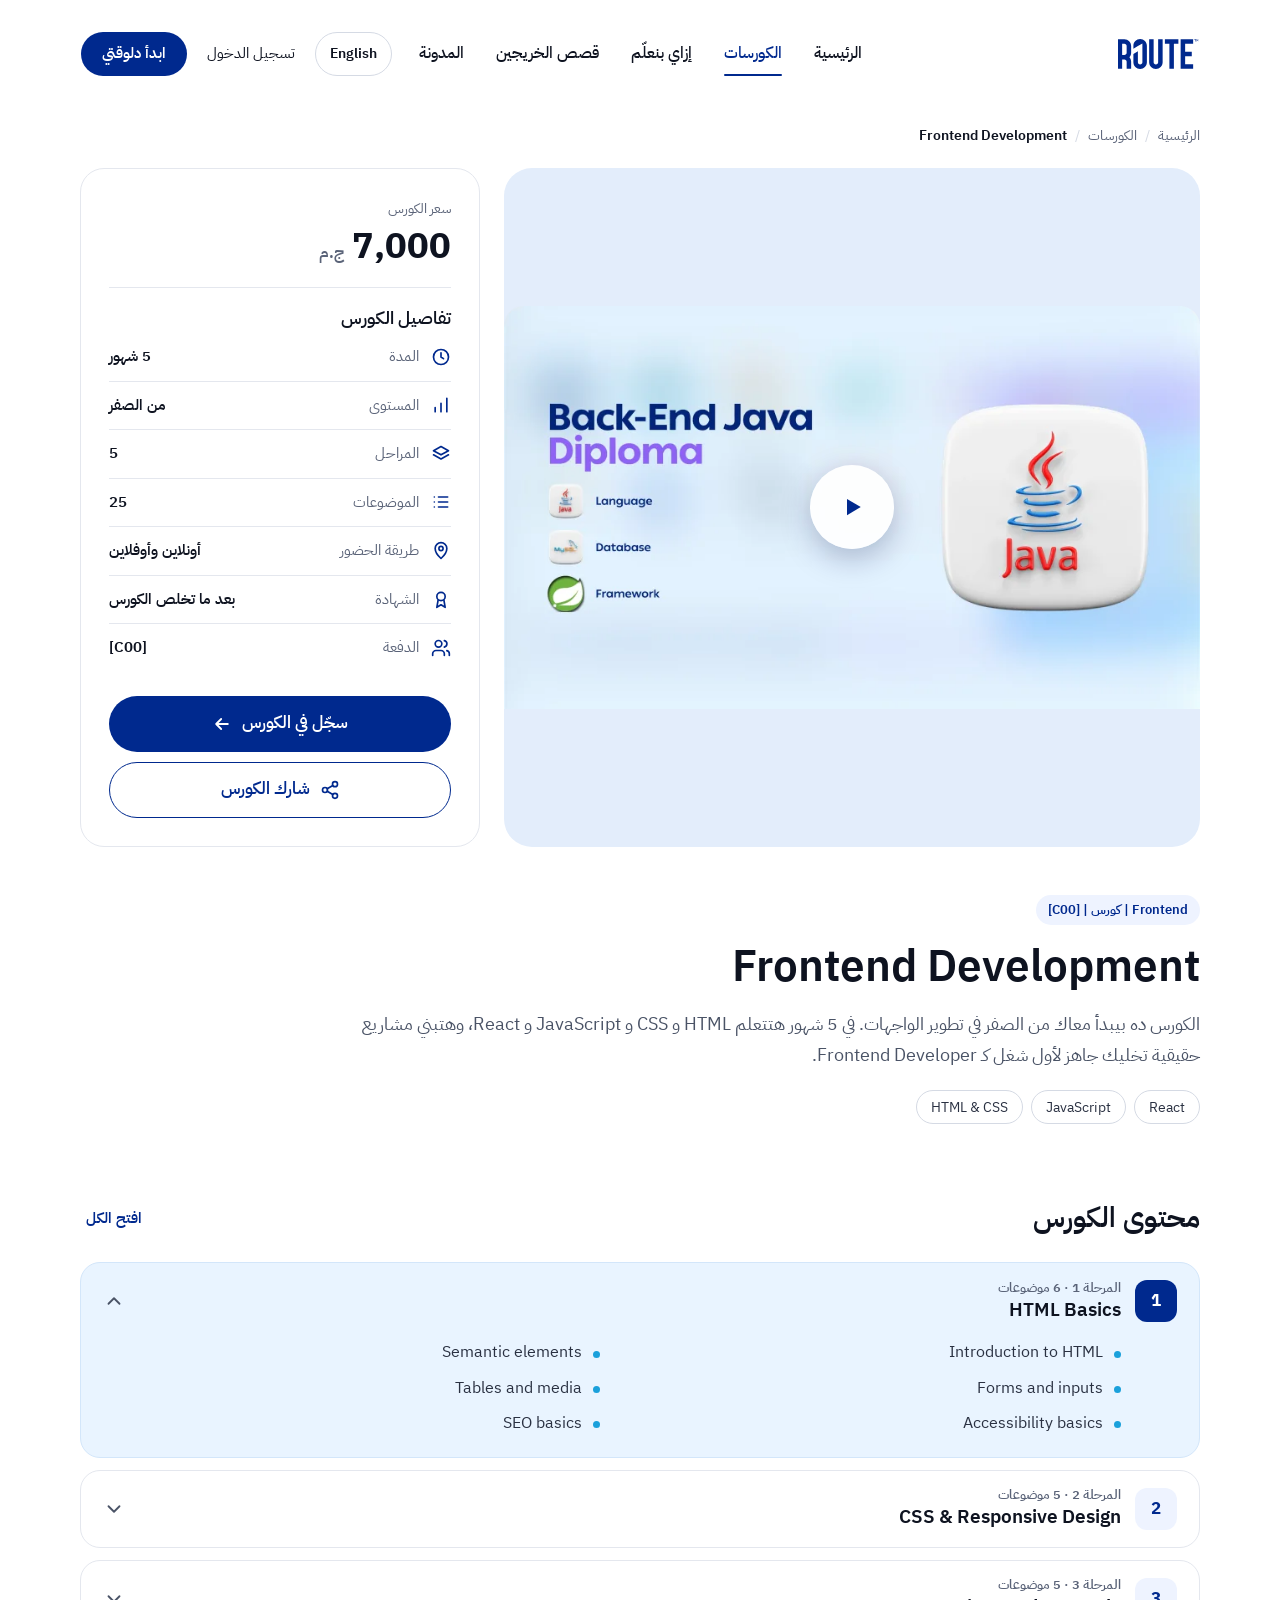
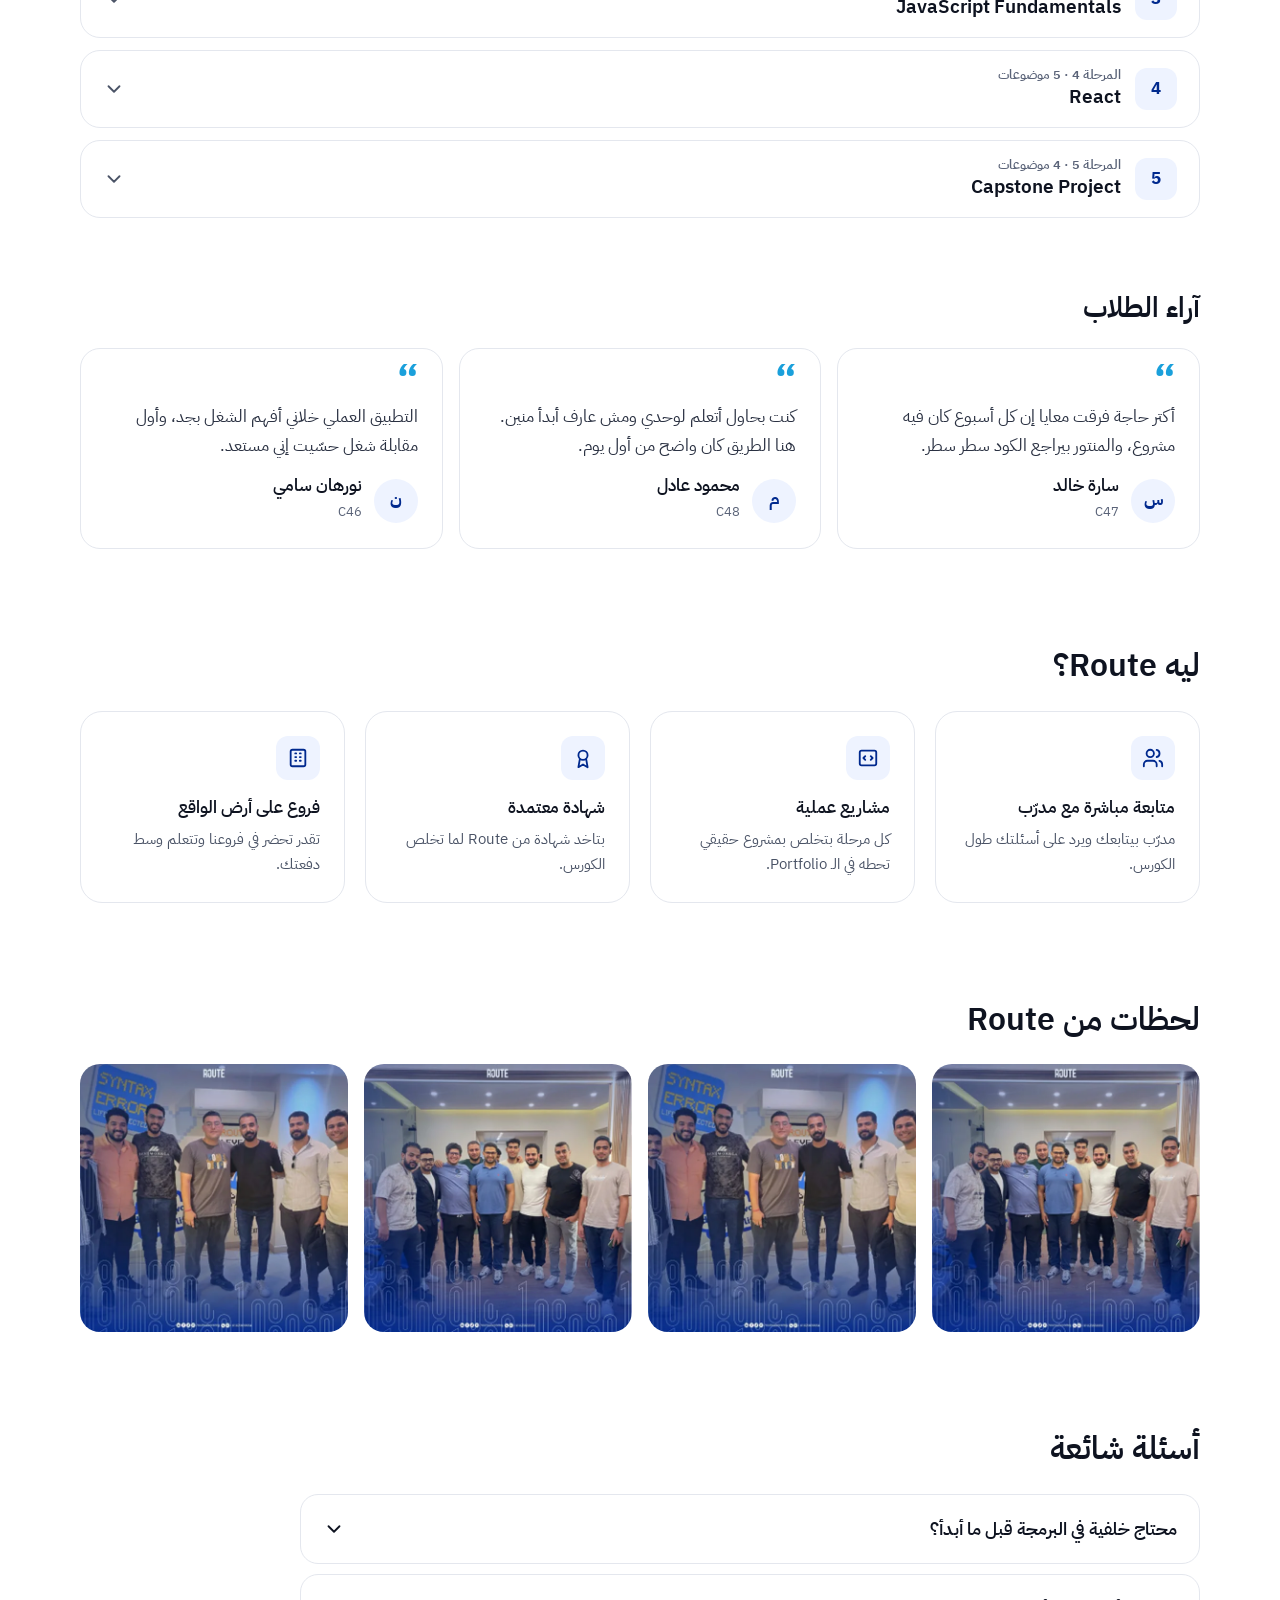
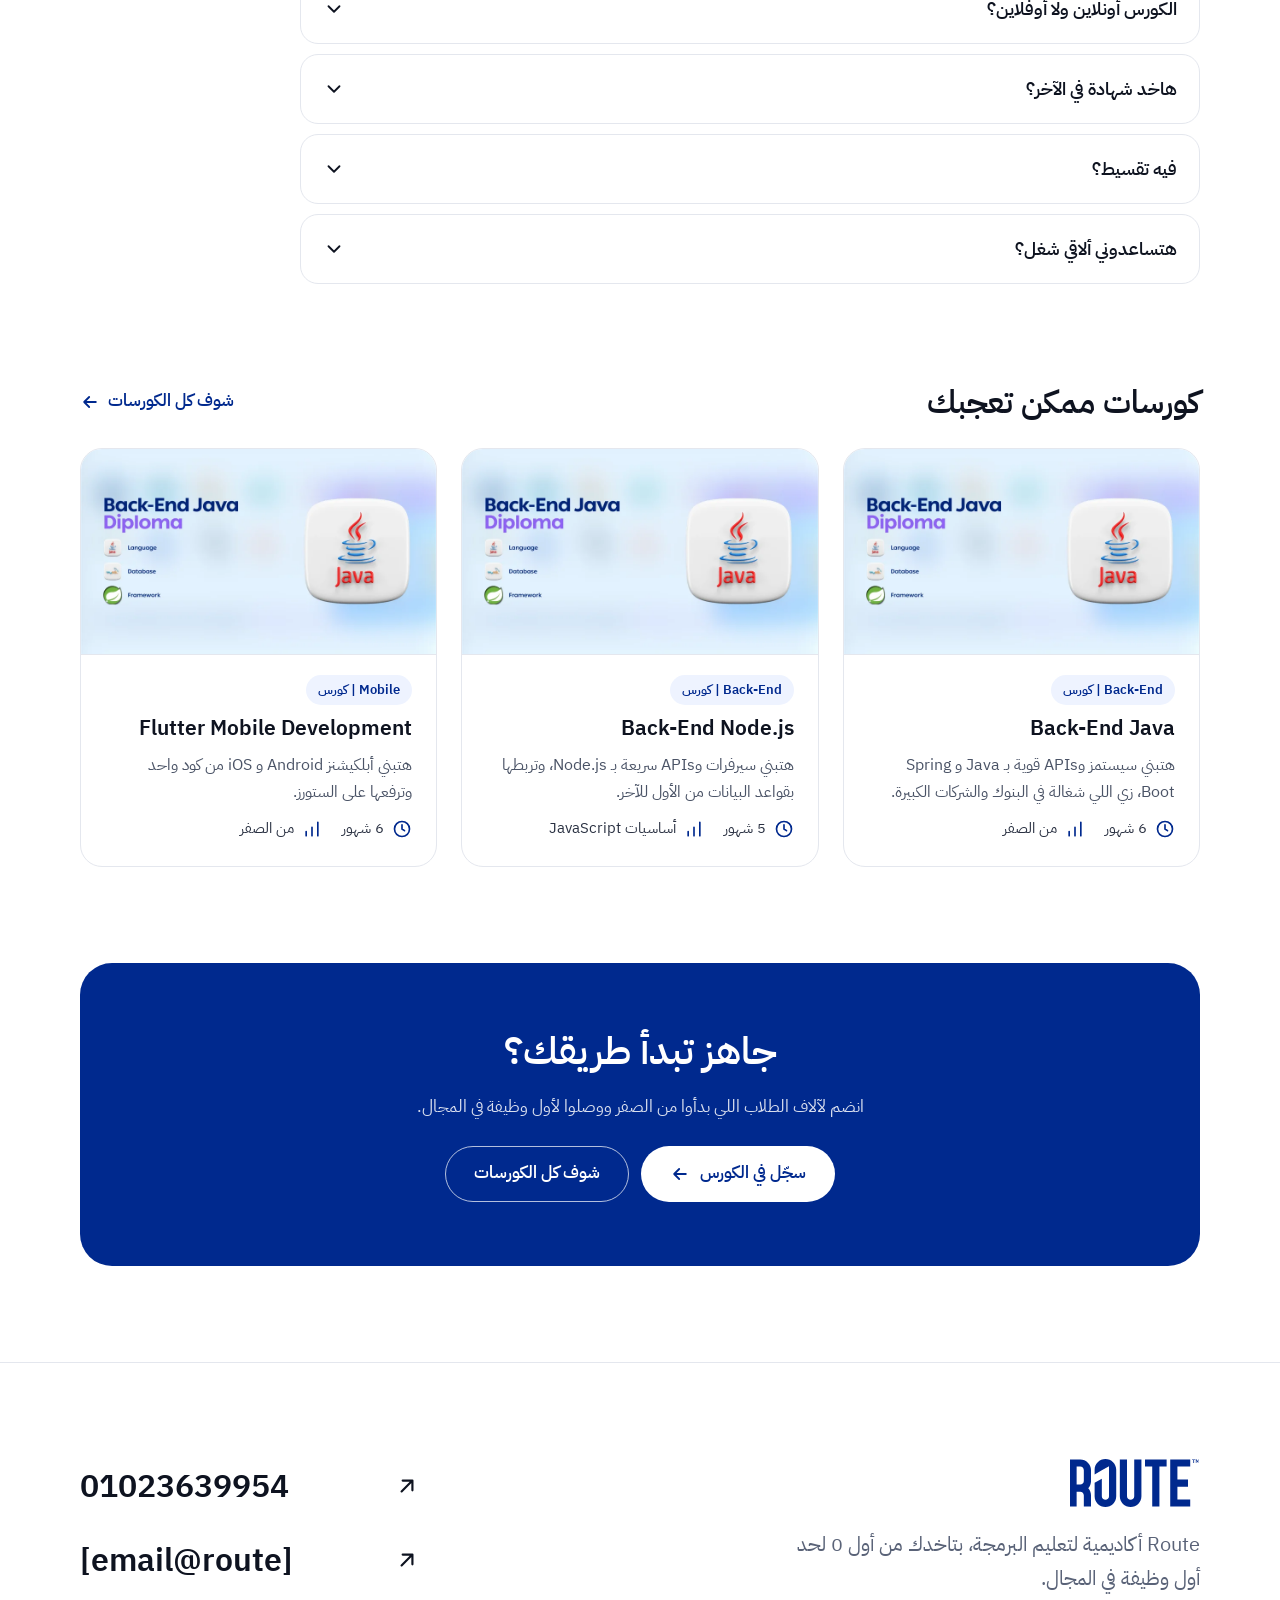
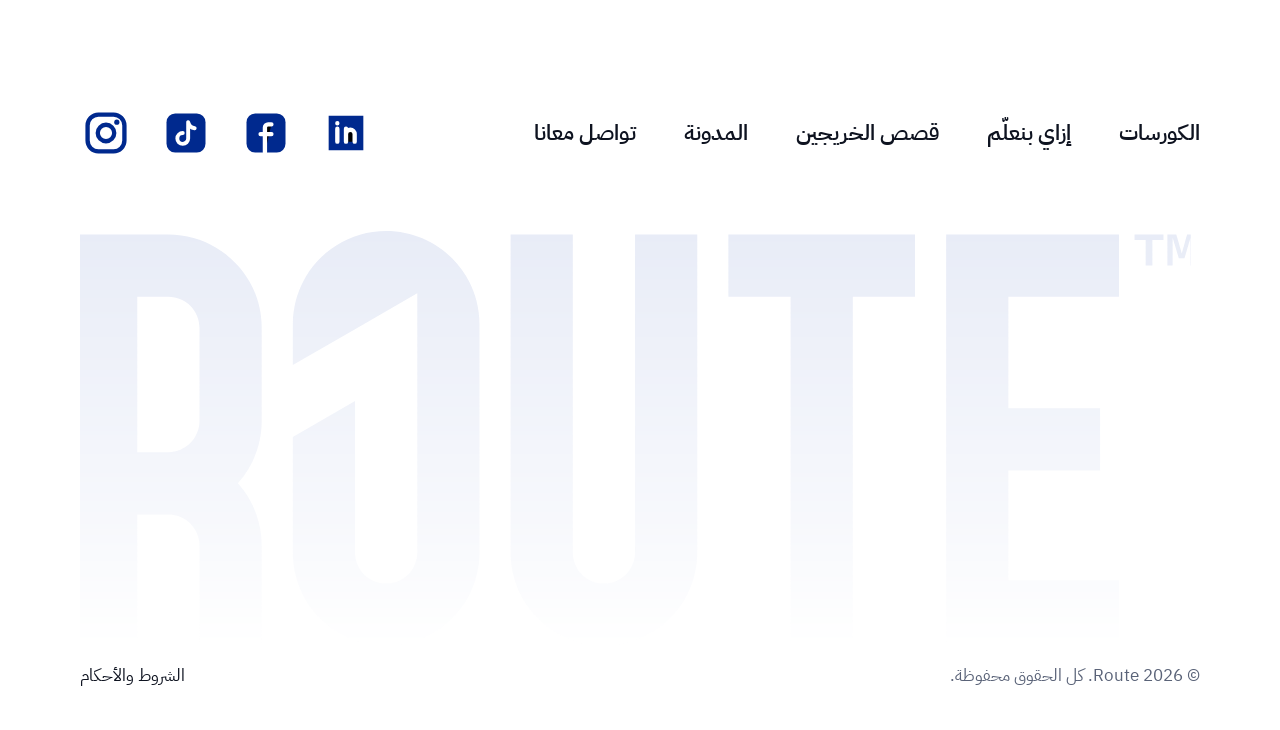
==== commit bf664ff6: "Add files via upload" ====
--- a/course.html
+++ b/course.html
@@ -25,21 +25,32 @@
 .btn-sm{height:44px;padding-inline:20px;font-size:15px}
 .sr-only{position:absolute;width:1px;height:1px;padding:0;margin:-1px;overflow:hidden;clip:rect(0,0,0,0);white-space:nowrap;border:0}
 
-/* header */
-.site-header{position:sticky;top:0;z-index:20;padding:12px var(--pad) 0;pointer-events:none}
-.nav-pill{pointer-events:auto;max-width:1280px;margin:0 auto;height:72px;display:grid;grid-template-columns:1fr auto 1fr;align-items:center;gap:24px;padding-inline:32px 12px;background:rgba(255,255,255,.9);backdrop-filter:blur(16px);-webkit-backdrop-filter:blur(16px);border:1px solid var(--line);border-radius:999px}
+/* header: full-width at top, shrinks into a floating pill on scroll */
+.site-header{position:sticky;top:0;z-index:20;padding:12px var(--pad) 0;margin-bottom:-96px;pointer-events:none}
+.nav-pill{pointer-events:auto;max-width:1280px;margin:0 auto;height:84px;display:grid;grid-template-columns:1fr auto 1fr;align-items:center;gap:24px;padding-inline:0;background:transparent;border:1px solid transparent;border-radius:999px;transition:max-width .45s cubic-bezier(.2,.7,.2,1),height .35s,padding .35s,background .35s,border-color .35s,margin .35s}
+.site-header.scrolled .nav-pill{max-width:960px;height:68px;padding-inline:28px 8px;background:rgba(255,255,255,.9);backdrop-filter:blur(16px);-webkit-backdrop-filter:blur(14px);border-color:var(--line)}
 .logo{justify-self:start;display:flex;align-items:center;color:var(--primary);text-decoration:none;min-height:44px}
-.logo svg{display:block;height:26px;width:auto}
-.nav{display:flex;gap:28px;font-size:15px;font-weight:500}
-.nav a{text-decoration:none;color:var(--ink);padding-block:10px;white-space:nowrap}
-.nav a:hover,.nav a[aria-current]{color:var(--primary)}
+.logo svg{display:block;height:30px;width:auto;transition:height .35s}
+.site-header.scrolled .logo svg{height:24px}
+.nav{display:flex;gap:32px;font-size:16px;font-weight:500}
+.nav a{text-decoration:none;color:var(--ink);padding-block:10px;white-space:nowrap;position:relative;transition:color .2s}
+.nav a:hover,.nav a.active{color:var(--primary)}
+.nav a::after{content:"";position:absolute;inset-inline:0;bottom:2px;height:2px;border-radius:2px;background:var(--primary);transform:scaleX(0);transition:transform .25s}
+.nav a.active::after{transform:scaleX(1)}
+.site-header.scrolled .nav{gap:26px;font-size:15px}
 .actions{justify-self:end;display:flex;align-items:center;gap:8px}
+.site-header.scrolled .login{display:none}
 .lang{height:44px;padding-inline:14px;border-radius:999px;border:1px solid var(--line-2);background:#fff;color:var(--ink);font-size:14px;font-weight:600}
 .lang:hover{border-color:var(--primary);color:var(--primary)}
+.login{text-decoration:none;font-size:15px;padding-inline:12px;height:44px;display:flex;align-items:center}
+.site-header.scrolled .btn-sm{height:50px;padding-inline:24px}
 .menu-btn{display:none;width:44px;height:44px;border-radius:50%;border:1px solid var(--line-2);background:#fff;color:var(--ink);align-items:center;justify-content:center}
-.mobile-nav{pointer-events:auto;display:none;position:absolute;top:100%;left:var(--pad);right:var(--pad);margin-top:8px;padding:12px 20px;flex-direction:column;background:#fff;border:1px solid var(--line);border-radius:24px}
+.mobile-nav{pointer-events:auto;display:none;position:absolute;top:100%;left:var(--pad);right:var(--pad);max-width:1280px;margin:8px auto 0;padding:12px 20px;flex-direction:column;gap:2px;background:#fff;border:1px solid var(--line);border-radius:24px}
 .mobile-nav a{min-height:48px;display:flex;align-items:center;text-decoration:none;font-size:17px}
 .mobile-nav.open{display:flex}
+.site-header.sub{margin-bottom:0}
+
+
 
 
 .crumbs{display:flex;flex-wrap:wrap;gap:8px;align-items:center;font-size:14px;color:var(--muted);margin:28px 0 20px;padding:0;list-style:none}
@@ -92,9 +103,14 @@
 .aside .side{flex:1;display:flex;flex-direction:column}
 .aside .side-actions{margin-top:auto}
 .side{border:1px solid var(--line);border-radius:24px;padding:28px;background:#fff}
-.side h2{font-size:20px;margin-bottom:8px}
+.side h2{font-size:18px;margin-bottom:4px}
+.price{padding-bottom:20px;margin-bottom:18px;border-bottom:1px solid var(--line);display:flex;flex-direction:column;gap:6px}
+.price>span{font-size:14px;color:var(--muted)}
+.price-v{display:flex;align-items:baseline;gap:8px}
+.price-v b{font-size:36px;font-weight:700;line-height:1.1;color:var(--ink)}
+.price-v em{font-style:normal;font-size:16px;color:var(--muted);font-weight:600}
 .rows{list-style:none;margin:0 0 24px;padding:0}
-.rows li{display:flex;align-items:center;gap:12px;padding:14px 0;border-bottom:1px solid var(--line);font-size:15px}
+.rows li{display:flex;align-items:center;gap:12px;padding:11px 0;border-bottom:1px solid var(--line);font-size:15px}
 .rows li:last-child{border-bottom:0}
 .rows .ic{color:var(--primary);display:flex}
 .rows span{color:var(--muted)}
@@ -184,7 +200,12 @@
 .ft-bottom a:hover{color:var(--primary)}
 html.rv-on .rv{opacity:0;translate:0 24px;transition:opacity .7s cubic-bezier(.2,.7,.2,1),translate .7s cubic-bezier(.2,.7,.2,1);transition-delay:var(--rvd,0s)}
 html.rv-on .rv.in{opacity:1;translate:0 0}
-@media (max-width:1180px){:root{--pad:40px}.nav{display:none}.menu-btn{display:inline-flex}.nav-pill{grid-template-columns:1fr auto}
+@media (max-width:1180px){:root{--pad:40px}
+  .nav{display:none}
+  .nav-pill{grid-template-columns:1fr auto}
+  .menu-btn{display:inline-flex}
+  .login{display:none}
+
   .top{grid-template-columns:minmax(0,1fr) 340px}.revs{grid-template-columns:repeat(2,minmax(0,1fr))}.why{grid-template-columns:repeat(2,minmax(0,1fr))}.grid{grid-template-columns:repeat(2,minmax(0,1fr))}
   .ft-contact a{font-size:24px}
   .ft-social svg{width:44px;height:44px}
@@ -202,7 +223,13 @@
   .mbar.show{translate:0 0}
   .mbar .btn{flex:1;height:52px} .mbar .btn-outline{flex:0 0 52px;padding:0}
 }
-@media (max-width:600px){:root{--pad:20px}body{font-size:16px}.nav-pill{height:60px;padding-inline:18px 8px}.logo svg{height:22px}
+@media (max-width:600px){:root{--pad:20px}body{font-size:16px}
+  .logo svg{height:24px}
+  .nav-pill{height:64px}
+  .site-header{padding-top:8px}
+  .site-header.scrolled .nav-pill{height:60px;padding-inline:18px 8px}
+  .actions .btn-sm{display:none}
+
   .banner{border-radius:20px}.banner .play{width:64px;height:64px}
   .main{gap:48px;margin-top:48px}.full{margin-top:64px}.full>h2,.rel-head h2{font-size:24px}.sec h2{font-size:24px}
   .mod-btn{padding:14px 16px}.mod ul{padding-inline:16px}.mod-t b{font-size:17px}
@@ -222,7 +249,7 @@
 </style>
 </head>
 <body>
-<header class="site-header">
+<header class="site-header sub">
   <div class="nav-pill">
     <a class="logo" href="index.html"><svg width="108" height="40" role="img" aria-label="Route" viewBox="0 0 108 40" fill="none" xmlns="http://www.w3.org/2000/svg">
 <g clip-path="url(#routeClip1)">
@@ -240,20 +267,29 @@
 </clipPath>
 </defs>
 </svg></a>
-    <nav class="nav" aria-label="Main">
+    <nav class="nav" aria-label="Main" id="mainNav">
       <a href="index.html" data-t="navHome"></a>
-      <a href="courses.html" data-t="navTracks" aria-current="page"></a>
+      <a href="courses.html" data-t="navTracks" class="active" aria-current="page"></a>
       <a href="index.html#how" data-t="navHow"></a>
       <a href="index.html#stories" data-t="navStories"></a>
       <a href="index.html#blog" data-t="navBlog"></a>
     </nav>
     <div class="actions">
       <button class="lang" id="langBtn" type="button" lang="en">English</button>
-      <button class="menu-btn" id="menuBtn" type="button" aria-expanded="false" aria-controls="mobileNav" data-t-aria="menu"><svg width="20" height="20" viewBox="0 0 24 24" fill="none" stroke="currentColor" stroke-width="2" stroke-linecap="round" aria-hidden="true"><path d="M4 7h16M4 12h16M4 17h16"/></svg></button>
+      <a class="login" href="#" data-t="login"></a>
+      <a class="btn btn-primary btn-sm" href="courses.html" data-t="start"></a>
+      <button class="menu-btn" id="menuBtn" type="button" aria-expanded="false" aria-controls="mobileNav" data-t-aria="menu">
+        <svg width="20" height="20" viewBox="0 0 24 24" fill="none" stroke="currentColor" stroke-width="2" stroke-linecap="round" aria-hidden="true"><path d="M4 7h16M4 12h16M4 17h16"/></svg>
+      </button>
     </div>
   </div>
   <nav class="mobile-nav" id="mobileNav" aria-label="Mobile">
-    <a href="index.html" data-t="navHome"></a><a href="courses.html" data-t="navTracks"></a><a href="index.html#how" data-t="navHow"></a><a href="index.html#stories" data-t="navStories"></a><a href="index.html#blog" data-t="navBlog"></a>
+    <a href="index.html" data-t="navHome"></a>
+    <a href="courses.html" data-t="navTracks"></a>
+    <a href="index.html#how" data-t="navHow"></a>
+    <a href="index.html#stories" data-t="navStories"></a>
+    <a href="index.html#blog" data-t="navBlog"></a>
+    <a href="#" data-t="login"></a>
   </nav>
 </header>
 <main class="wrap">
@@ -266,6 +302,7 @@
   <button type="button" class="banner rv" id="playBtn" data-t-aria="watch"><img src="[data-uri]" alt="" width="1600" height="686"><span class="play"><svg width="30" height="30" viewBox="0 0 24 24" fill="currentColor" aria-hidden="true"><path d="M8 5.5v13l11-6.5z"/></svg></span></button>
     <aside class="aside" aria-labelledby="detailsTitle">
       <div class="side rv">
+        <div class="price"><span data-t="priceL"></span><div class="price-v"><b data-t="priceV" dir="ltr"></b><em data-t="currency"></em></div></div>
         <h2 id="detailsTitle" data-t="detailsTitle"></h2>
         <ul class="rows">
           <li><span class="ic"><svg width="20" height="20" viewBox="0 0 24 24" fill="none" stroke="currentColor" stroke-width="2" stroke-linecap="round" stroke-linejoin="round" aria-hidden="true"><circle cx="12" cy="12" r="9"/><path d="M12 7v5l3 2"/></svg></span><span data-t="duration"></span><b id="cDur"></b></li>
@@ -377,7 +414,7 @@
 </footer>
 <script>
 (function(){
-  var T={"ar": {"pageTitle": "تفاصيل الكورس — Route", "langBtn": "English", "menu": "القائمة", "navHome": "الرئيسية", "navTracks": "الكورسات", "navHow": "إزاي بنعلّم", "navStories": "قصص الخريجين", "navBlog": "المدونة", "login": "تسجيل الدخول", "start": "ابدأ دلوقتي", "crumbHome": "الرئيسية", "crumbCourses": "الكورسات", "courseWord": "كورس", "cohort": "دفعة [C00]", "duration": "المدة", "level": "المستوى", "enroll": "سجّل في الكورس", "share": "شارك الكورس", "watch": "شغّل الفيديو التعريفي", "close": "قفل", "videoSoon": "[هنا هيتعرض الفيديو التعريفي للكورس]", "contentTitle": "محتوى الكورس", "topics": "موضوعات", "modulesCount": "مراحل", "whyTitle": "ليه Route؟", "why": [["متابعة مباشرة مع مدرّب", "مدرّب بيتابعك ويرد على أسئلتك طول الكورس."], ["مشاريع عملية", "كل مرحلة بتخلص بمشروع حقيقي تحطه في الـ Portfolio."], ["شهادة معتمدة", "بتاخد شهادة من Route لما تخلص الكورس."], ["فروع على أرض الواقع", "تقدر تحضر في فروعنا وتتعلم وسط دفعتك."]], "reviewsTitle": "آراء الطلاب", "reviews": [["سارة خالد", "C47", "أكتر حاجة فرقت معايا إن كل أسبوع كان فيه مشروع، والمنتور بيراجع الكود سطر سطر."], ["محمود عادل", "C48", "كنت بحاول أتعلم لوحدي ومش عارف أبدأ منين. هنا الطريق كان واضح من أول يوم."], ["نورهان سامي", "C46", "التطبيق العملي خلاني أفهم الشغل بجد، وأول مقابلة شغل حسّيت إني مستعد."]], "momentsTitle": "لحظات من Route", "momentAlt": "صورة من فعاليات Route", "faqTitle": "أسئلة شائعة", "faqs": [["محتاج خلفية في البرمجة قبل ما أبدأ؟", "مش شرط. معظم الكورسات بتبدأ من الصفر، واختبار تحديد المستوى بيحدد تبدأ منين."], ["الكورس أونلاين ولا أوفلاين؟", "فيه مواعيد أونلاين وأوفلاين حسب الكورس والدفعة. سيب بياناتك وهنبعتلك المواعيد المتاحة."], ["هاخد شهادة في الآخر؟", "أيوه، بتاخد شهادة من Route لما تخلص الكورس، ومعاها Portfolio فيه مشاريع حقيقية."], ["فيه تقسيط؟", "أيوه، عندنا تقسيط وطرق دفع مريحة. سيب بياناتك في فورم التواصل ونشرحلك التفاصيل."], ["هتساعدوني ألاقي شغل؟", "بنساعدك في الـ CV والـ Portfolio والتجهيز للإنترفيوهات، وبنرشّح المتميزين لشركاء التوظيف."]], "shareText": "شوف الكورس ده من Route", "copy": "انسخ اللينك", "copied": "اتنسخ اللينك", "shareOn": "شارك على", "footAbout": "Route أكاديمية لتعليم البرمجة، بتاخدك من أول 0 لحد أول وظيفة في المجال.", "contactEyebrow": "تواصل معانا", "rights": "© 2026 Route. كل الحقوق محفوظة.", "terms": "الشروط والأحكام", "detailsTitle": "تفاصيل الكورس", "expandAll": "افتح الكل", "collapseAll": "اقفل الكل", "modules": "المراحل", "topicsN": "الموضوعات", "format": "طريقة الحضور", "formatV": "أونلاين وأوفلاين", "certificate": "الشهادة", "certificateV": "بعد ما تخلص الكورس", "cohortL": "الدفعة", "cohortV": "[C00]", "aboutTitle": "عن الكورس", "stage": "المرحلة", "infoTitle": "قبل ما تبدأ", "info": [["وقت المذاكرة", "خطّط تدّي الكورس من 8 لـ 10 ساعات في الأسبوع بين المحاضرات والتطبيق والمشاريع، عشان تستفيد بجد."], ["المتطلبات", "{lvl}. اختبار تحديد المستوى هيحدد تبدأ منين بالظبط."], ["الأدوات المطلوبة", "لابتوب ونت مستقر. كل البرامج اللي هنستخدمها هنساعدك تنزّلها وتجهّزها في أول محاضرة."]], "relatedTitle": "كورسات ممكن تعجبك", "viewCourse": "تفاصيل الكورس", "allCourses": "شوف كل الكورسات", "ctaTitle": "جاهز تبدأ طريقك؟", "ctaText": "انضم لآلاف الطلاب اللي بدأوا من الصفر ووصلوا لأول وظيفة في المجال.", "ctaBtn": "سجّل في الكورس"}, "en": {"pageTitle": "Course details — Route", "langBtn": "العربية", "menu": "Menu", "navHome": "Home", "navTracks": "Courses", "navHow": "How we teach", "navStories": "Graduate stories", "navBlog": "Blog", "login": "Log in", "start": "Get started", "crumbHome": "Home", "crumbCourses": "Courses", "courseWord": "Course", "cohort": "Cohort [C00]", "duration": "Duration", "level": "Level", "enroll": "Enroll now", "share": "Share course", "watch": "Play intro video", "close": "Close", "videoSoon": "[The course intro video will play here]", "contentTitle": "Course content", "topics": "topics", "modulesCount": "modules", "whyTitle": "Why Route?", "why": [["Real-time mentorship", "An instructor follows your progress and answers your questions throughout."], ["Hands-on projects", "Every stage ends with a real project for your portfolio."], ["Verified certificate", "Get a certificate from Route when you finish the course."], ["Physical branch network", "Attend at our branches and learn alongside your cohort."]], "reviewsTitle": "Student reviews", "reviews": [["Sara Khaled", "C47", "What made the difference was a project every week and a mentor reviewing my code line by line."], ["Mahmoud Adel", "C48", "I was trying to learn alone and didn’t know where to start. Here the path was clear from day one."], ["Nourhan Samy", "C46", "The hands-on practice made me actually understand the job. At my first interview I felt ready."]], "momentsTitle": "Route moments", "momentAlt": "Photo from a Route event", "faqTitle": "FAQ", "faqs": [["Do I need a coding background?", "Not necessarily. Most courses start from zero, and a level check decides where you begin."], ["Is the course online or on-site?", "We run online and on-site schedules depending on the course and cohort. Leave your details and we’ll send the available times."], ["Will I get a certificate?", "Yes, you get a certificate from Route when you finish, plus a portfolio of real projects."], ["Can I pay in installments?", "Yes. We offer installments and flexible payment options. Leave your details and we’ll walk you through them."], ["Will you help me find a job?", "We help with your CV, portfolio and interview prep, and refer top students to our hiring partners."]], "shareText": "Check out this course from Route", "copy": "Copy link", "copied": "Link copied", "shareOn": "Share on", "footAbout": "Route is a coding academy that takes you from your first 0 to your first job in tech.", "contactEyebrow": "Contact us", "rights": "© 2026 Route. All rights reserved.", "terms": "Terms of Service", "detailsTitle": "Course details", "expandAll": "Expand all", "collapseAll": "Collapse all", "modules": "Modules", "topicsN": "Topics", "format": "Format", "formatV": "Online and on-site", "certificate": "Certificate", "certificateV": "On completion", "cohortL": "Cohort", "cohortV": "[C00]", "aboutTitle": "About the course", "stage": "Module", "infoTitle": "Before you start", "info": [["Study time", "Plan to give the course 8 to 10 hours a week across sessions, practice and projects to get the most out of it."], ["Prerequisites", "{lvl}. A level check decides exactly where you start."], ["What you need", "A laptop and a stable internet connection. We help you install and set up every tool in the first session."]], "relatedTitle": "You might also like", "viewCourse": "Course details", "allCourses": "See all courses", "ctaTitle": "Ready to start your route?", "ctaText": "Join thousands of students who started from zero and reached their first job in tech.", "ctaBtn": "Enroll now"}}, C={"fe": {"name": "Frontend", "course": "Frontend Development", "cat": "web", "stack": ["HTML & CSS", "JavaScript", "React"], "dur": ["5 شهور", "5 months"], "lvl": ["من الصفر", "Beginner"], "desc": ["الكورس ده بيبدأ معاك من الصفر في تطوير الواجهات. في 5 شهور هتتعلم HTML و CSS و JavaScript و React، وهتبني مشاريع حقيقية تخليك جاهز لأول شغل كـ Frontend Developer.", "This course takes you from zero into front-end development. In five months you will learn HTML, CSS, JavaScript and React, and build real projects that get you ready for your first Frontend Developer job."], "mods": [["HTML Basics", ["Introduction to HTML", "Semantic elements", "Forms and inputs", "Tables and media", "Accessibility basics", "SEO basics"]], ["CSS & Responsive Design", ["Selectors and the box model", "Flexbox", "CSS Grid", "Media queries and responsive units", "Transitions and animations"]], ["JavaScript Fundamentals", ["Variables and data types", "Functions and scope", "DOM manipulation", "Events", "Async JavaScript and fetch"]], ["React", ["Components and JSX", "Props and state", "Hooks", "Routing", "Working with APIs"]], ["Capstone Project", ["Planning the project", "Building the app", "Code review with your instructor", "Deployment and portfolio"]]], "short": ["هتبني واجهات مواقع وتطبيقات ويب سريعة ومتجاوبة مع كل الشاشات بـ React.", "Build fast, responsive interfaces for websites and web apps with React."]}, "bj": {"name": "Back-End", "course": "Back-End Java", "cat": "web", "stack": ["Java", "Spring Boot", "MySQL"], "dur": ["6 شهور", "6 months"], "lvl": ["من الصفر", "Beginner"], "desc": ["هتتعلم تبني سيستمز وAPIs قوية بـ Java و Spring Boot، وتتعامل مع قواعد البيانات بـ MySQL، وتطبّق كل ده على مشاريع زي اللي شغالة في البنوك والشركات الكبيرة.", "Learn to build solid systems and APIs with Java and Spring Boot, work with databases using MySQL, and apply it all to projects like the ones running at banks and large companies."], "mods": [["Java Fundamentals", ["Syntax and data types", "Control flow", "Methods", "Arrays and collections", "Exceptions"]], ["Object-Oriented Programming", ["Classes and objects", "Inheritance", "Interfaces and abstraction", "SOLID principles"]], ["Databases & SQL", ["Relational design", "SQL queries", "Joins and indexes", "JDBC and JPA"]], ["Spring Boot", ["Project setup", "REST APIs", "Validation and errors", "Security basics", "Testing"]], ["Capstone Project", ["Planning the system", "Building the API", "Code review with your instructor", "Deployment and portfolio"]]], "short": ["هتبني سيستمز وAPIs قوية بـ Java و Spring Boot، زي اللي شغالة في البنوك والشركات الكبيرة.", "Build solid systems and APIs with Java and Spring Boot, the stack behind banks and large companies."]}, "bn": {"name": "Back-End", "course": "Back-End Node.js", "cat": "web", "stack": ["Node.js", "Express", "MongoDB"], "dur": ["5 شهور", "5 months"], "lvl": ["أساسيات JavaScript", "Basic JavaScript"], "desc": ["هتبني سيرفرات وAPIs سريعة بـ Node.js و Express، وتربطها بقواعد بيانات MongoDB، وتتعلم التوثيق والأمان عشان تبني باك اند جاهز للإنتاج.", "Build fast servers and APIs with Node.js and Express, connect them to MongoDB, and learn authentication and security to ship production-ready back ends."], "mods": [["JavaScript for the Back End", ["Modern JavaScript", "Modules", "Async patterns", "Error handling"]], ["Node.js & Express", ["The Node runtime", "Routing", "Middleware", "REST API design"]], ["MongoDB", ["Documents and collections", "Mongoose models", "Queries and aggregation", "Indexes"]], ["Auth & Security", ["Sessions and JWT", "Password hashing", "Validation", "Common attacks and fixes"]], ["Capstone Project", ["Planning the API", "Building the service", "Code review with your instructor", "Deployment and portfolio"]]], "short": ["هتبني سيرفرات وAPIs سريعة بـ Node.js، وتربطها بقواعد البيانات من الأول للآخر.", "Build fast servers and APIs with Node.js and connect them to databases end to end."]}, "fl": {"name": "Mobile", "course": "Flutter Mobile Development", "cat": "mobile", "stack": ["Dart", "Flutter", "Firebase"], "dur": ["6 شهور", "6 months"], "lvl": ["من الصفر", "Beginner"], "desc": ["هتتعلم تبني أبلكيشنز Android و iOS من كود واحد بـ Flutter، من أول الـ UI لحد ربطها بـ Firebase والـ APIs ورفعها على الستورز.", "Learn to build Android and iOS apps from a single codebase with Flutter, from the UI to connecting Firebase and APIs and publishing to the stores."], "mods": [["Dart Basics", ["Syntax and types", "Functions", "Classes", "Async and futures"]], ["Widgets & Layouts", ["Stateless and stateful widgets", "Layouts", "Navigation", "Themes"]], ["State Management", ["setState", "Provider", "Bloc basics", "Clean architecture"]], ["Firebase & APIs", ["Authentication", "Firestore", "REST APIs", "Push notifications"]], ["Publishing & Capstone", ["Building the app", "Code review with your instructor", "Publishing to the stores", "Portfolio"]]], "short": ["هتبني أبلكيشنز Android و iOS من كود واحد وترفعها على الستورز.", "Build Android and iOS apps from a single codebase and ship them to the stores."]}, "ai": {"name": "AI", "course": "AI & Machine Learning", "cat": "ai", "stack": ["Python", "scikit-learn", "TensorFlow"], "dur": ["6 شهور", "6 months"], "lvl": ["أساسيات Python", "Basic Python"], "desc": ["هتتعلم تبني موديلز Machine Learning و Deep Learning بـ Python، من تجهيز الداتا لحد تدريب الموديل وتقييمه واستخدامه في مشاكل حقيقية.", "Learn to build machine learning and deep learning models with Python, from preparing data to training, evaluating and applying models to real problems."], "mods": [["Python for AI", ["NumPy", "Pandas", "Visualization", "Working with notebooks"]], ["Math & Data Prep", ["Statistics essentials", "Linear algebra basics", "Cleaning data", "Feature engineering"]], ["Machine Learning", ["Regression", "Classification", "Model evaluation", "scikit-learn pipelines"]], ["Deep Learning", ["Neural networks", "TensorFlow and Keras", "Computer vision basics", "NLP basics"]], ["Capstone Project", ["Choosing a problem", "Training the model", "Review with your instructor", "Presenting results"]]], "short": ["هتتعلم تبني موديلز Machine Learning وتستخدمها في مشاكل حقيقية.", "Learn to build machine learning models and apply them to real problems."]}, "da": {"name": "Data", "course": "Data Analysis", "cat": "data", "stack": ["Excel", "SQL", "Power BI"], "dur": ["4 شهور", "4 months"], "lvl": ["من الصفر", "Beginner"], "desc": ["هتتعلم تحوّل الأرقام لقرارات: تنضيف الداتا وتحليلها بـ Excel و SQL، وتعمل داشبوردز واضحة بـ Power BI تقدر تعرضها على أي مدير.", "Learn to turn numbers into decisions: clean and analyze data with Excel and SQL, and build clear Power BI dashboards you can present to any manager."], "mods": [["Excel for Analysis", ["Formulas and functions", "Pivot tables", "Charts", "Data cleaning"]], ["SQL", ["SELECT and filtering", "Joins", "Aggregations", "Window functions"]], ["Data Visualization", ["Choosing the right chart", "Storytelling with data", "Design principles"]], ["Power BI", ["Data modeling", "DAX basics", "Building dashboards", "Publishing reports"]], ["Capstone Project", ["Real dataset analysis", "Dashboard build", "Review with your instructor", "Presentation"]]], "short": ["هتحوّل الأرقام لقرارات بالتحليل والداشبوردز والتصوّر.", "Turn numbers into decisions with analysis, dashboards and visualization."]}}, MOMENTS=["[data-uri]", "[data-uri]", "[data-uri]", "[data-uri]"], IMG='[data-uri]';
+  var T={"ar": {"pageTitle": "تفاصيل الكورس — Route", "langBtn": "English", "menu": "القائمة", "navHome": "الرئيسية", "navTracks": "الكورسات", "navHow": "إزاي بنعلّم", "navStories": "قصص الخريجين", "navBlog": "المدونة", "login": "تسجيل الدخول", "start": "ابدأ دلوقتي", "crumbHome": "الرئيسية", "crumbCourses": "الكورسات", "courseWord": "كورس", "cohort": "دفعة [C00]", "duration": "المدة", "level": "المستوى", "enroll": "سجّل في الكورس", "share": "شارك الكورس", "watch": "شغّل الفيديو التعريفي", "close": "قفل", "videoSoon": "[هنا هيتعرض الفيديو التعريفي للكورس]", "contentTitle": "محتوى الكورس", "topics": "موضوعات", "modulesCount": "مراحل", "whyTitle": "ليه Route؟", "why": [["متابعة مباشرة مع مدرّب", "مدرّب بيتابعك ويرد على أسئلتك طول الكورس."], ["مشاريع عملية", "كل مرحلة بتخلص بمشروع حقيقي تحطه في الـ Portfolio."], ["شهادة معتمدة", "بتاخد شهادة من Route لما تخلص الكورس."], ["فروع على أرض الواقع", "تقدر تحضر في فروعنا وتتعلم وسط دفعتك."]], "reviewsTitle": "آراء الطلاب", "reviews": [["سارة خالد", "C47", "أكتر حاجة فرقت معايا إن كل أسبوع كان فيه مشروع، والمنتور بيراجع الكود سطر سطر."], ["محمود عادل", "C48", "كنت بحاول أتعلم لوحدي ومش عارف أبدأ منين. هنا الطريق كان واضح من أول يوم."], ["نورهان سامي", "C46", "التطبيق العملي خلاني أفهم الشغل بجد، وأول مقابلة شغل حسّيت إني مستعد."]], "momentsTitle": "لحظات من Route", "momentAlt": "صورة من فعاليات Route", "faqTitle": "أسئلة شائعة", "faqs": [["محتاج خلفية في البرمجة قبل ما أبدأ؟", "مش شرط. معظم الكورسات بتبدأ من الصفر، واختبار تحديد المستوى بيحدد تبدأ منين."], ["الكورس أونلاين ولا أوفلاين؟", "فيه مواعيد أونلاين وأوفلاين حسب الكورس والدفعة. سيب بياناتك وهنبعتلك المواعيد المتاحة."], ["هاخد شهادة في الآخر؟", "أيوه، بتاخد شهادة من Route لما تخلص الكورس، ومعاها Portfolio فيه مشاريع حقيقية."], ["فيه تقسيط؟", "أيوه، عندنا تقسيط وطرق دفع مريحة. سيب بياناتك في فورم التواصل ونشرحلك التفاصيل."], ["هتساعدوني ألاقي شغل؟", "بنساعدك في الـ CV والـ Portfolio والتجهيز للإنترفيوهات، وبنرشّح المتميزين لشركاء التوظيف."]], "shareText": "شوف الكورس ده من Route", "copy": "انسخ اللينك", "copied": "اتنسخ اللينك", "shareOn": "شارك على", "footAbout": "Route أكاديمية لتعليم البرمجة، بتاخدك من أول 0 لحد أول وظيفة في المجال.", "contactEyebrow": "تواصل معانا", "rights": "© 2026 Route. كل الحقوق محفوظة.", "terms": "الشروط والأحكام", "priceL": "سعر الكورس", "currency": "ج.م", "priceV": "7,000", "detailsTitle": "تفاصيل الكورس", "expandAll": "افتح الكل", "collapseAll": "اقفل الكل", "modules": "المراحل", "topicsN": "الموضوعات", "format": "طريقة الحضور", "formatV": "أونلاين وأوفلاين", "certificate": "الشهادة", "certificateV": "بعد ما تخلص الكورس", "cohortL": "الدفعة", "cohortV": "[C00]", "aboutTitle": "عن الكورس", "stage": "المرحلة", "infoTitle": "قبل ما تبدأ", "info": [["وقت المذاكرة", "خطّط تدّي الكورس من 8 لـ 10 ساعات في الأسبوع بين المحاضرات والتطبيق والمشاريع، عشان تستفيد بجد."], ["المتطلبات", "{lvl}. اختبار تحديد المستوى هيحدد تبدأ منين بالظبط."], ["الأدوات المطلوبة", "لابتوب ونت مستقر. كل البرامج اللي هنستخدمها هنساعدك تنزّلها وتجهّزها في أول محاضرة."]], "relatedTitle": "كورسات ممكن تعجبك", "viewCourse": "تفاصيل الكورس", "allCourses": "شوف كل الكورسات", "ctaTitle": "جاهز تبدأ طريقك؟", "ctaText": "انضم لآلاف الطلاب اللي بدأوا من الصفر ووصلوا لأول وظيفة في المجال.", "ctaBtn": "سجّل في الكورس"}, "en": {"pageTitle": "Course details — Route", "langBtn": "العربية", "menu": "Menu", "navHome": "Home", "navTracks": "Courses", "navHow": "How we teach", "navStories": "Graduate stories", "navBlog": "Blog", "login": "Log in", "start": "Get started", "crumbHome": "Home", "crumbCourses": "Courses", "courseWord": "Course", "cohort": "Cohort [C00]", "duration": "Duration", "level": "Level", "enroll": "Enroll now", "share": "Share course", "watch": "Play intro video", "close": "Close", "videoSoon": "[The course intro video will play here]", "contentTitle": "Course content", "topics": "topics", "modulesCount": "modules", "whyTitle": "Why Route?", "why": [["Real-time mentorship", "An instructor follows your progress and answers your questions throughout."], ["Hands-on projects", "Every stage ends with a real project for your portfolio."], ["Verified certificate", "Get a certificate from Route when you finish the course."], ["Physical branch network", "Attend at our branches and learn alongside your cohort."]], "reviewsTitle": "Student reviews", "reviews": [["Sara Khaled", "C47", "What made the difference was a project every week and a mentor reviewing my code line by line."], ["Mahmoud Adel", "C48", "I was trying to learn alone and didn’t know where to start. Here the path was clear from day one."], ["Nourhan Samy", "C46", "The hands-on practice made me actually understand the job. At my first interview I felt ready."]], "momentsTitle": "Route moments", "momentAlt": "Photo from a Route event", "faqTitle": "FAQ", "faqs": [["Do I need a coding background?", "Not necessarily. Most courses start from zero, and a level check decides where you begin."], ["Is the course online or on-site?", "We run online and on-site schedules depending on the course and cohort. Leave your details and we’ll send the available times."], ["Will I get a certificate?", "Yes, you get a certificate from Route when you finish, plus a portfolio of real projects."], ["Can I pay in installments?", "Yes. We offer installments and flexible payment options. Leave your details and we’ll walk you through them."], ["Will you help me find a job?", "We help with your CV, portfolio and interview prep, and refer top students to our hiring partners."]], "shareText": "Check out this course from Route", "copy": "Copy link", "copied": "Link copied", "shareOn": "Share on", "footAbout": "Route is a coding academy that takes you from your first 0 to your first job in tech.", "contactEyebrow": "Contact us", "rights": "© 2026 Route. All rights reserved.", "terms": "Terms of Service", "priceL": "Course price", "currency": "EGP", "priceV": "7,000", "detailsTitle": "Course details", "expandAll": "Expand all", "collapseAll": "Collapse all", "modules": "Modules", "topicsN": "Topics", "format": "Format", "formatV": "Online and on-site", "certificate": "Certificate", "certificateV": "On completion", "cohortL": "Cohort", "cohortV": "[C00]", "aboutTitle": "About the course", "stage": "Module", "infoTitle": "Before you start", "info": [["Study time", "Plan to give the course 8 to 10 hours a week across sessions, practice and projects to get the most out of it."], ["Prerequisites", "{lvl}. A level check decides exactly where you start."], ["What you need", "A laptop and a stable internet connection. We help you install and set up every tool in the first session."]], "relatedTitle": "You might also like", "viewCourse": "Course details", "allCourses": "See all courses", "ctaTitle": "Ready to start your route?", "ctaText": "Join thousands of students who started from zero and reached their first job in tech.", "ctaBtn": "Enroll now"}}, C={"fe": {"name": "Frontend", "course": "Frontend Development", "cat": "web", "stack": ["HTML & CSS", "JavaScript", "React"], "dur": ["5 شهور", "5 months"], "lvl": ["من الصفر", "Beginner"], "desc": ["الكورس ده بيبدأ معاك من الصفر في تطوير الواجهات. في 5 شهور هتتعلم HTML و CSS و JavaScript و React، وهتبني مشاريع حقيقية تخليك جاهز لأول شغل كـ Frontend Developer.", "This course takes you from zero into front-end development. In five months you will learn HTML, CSS, JavaScript and React, and build real projects that get you ready for your first Frontend Developer job."], "mods": [["HTML Basics", ["Introduction to HTML", "Semantic elements", "Forms and inputs", "Tables and media", "Accessibility basics", "SEO basics"]], ["CSS & Responsive Design", ["Selectors and the box model", "Flexbox", "CSS Grid", "Media queries and responsive units", "Transitions and animations"]], ["JavaScript Fundamentals", ["Variables and data types", "Functions and scope", "DOM manipulation", "Events", "Async JavaScript and fetch"]], ["React", ["Components and JSX", "Props and state", "Hooks", "Routing", "Working with APIs"]], ["Capstone Project", ["Planning the project", "Building the app", "Code review with your instructor", "Deployment and portfolio"]]], "short": ["هتبني واجهات مواقع وتطبيقات ويب سريعة ومتجاوبة مع كل الشاشات بـ React.", "Build fast, responsive interfaces for websites and web apps with React."]}, "bj": {"name": "Back-End", "course": "Back-End Java", "cat": "web", "stack": ["Java", "Spring Boot", "MySQL"], "dur": ["6 شهور", "6 months"], "lvl": ["من الصفر", "Beginner"], "desc": ["هتتعلم تبني سيستمز وAPIs قوية بـ Java و Spring Boot، وتتعامل مع قواعد البيانات بـ MySQL، وتطبّق كل ده على مشاريع زي اللي شغالة في البنوك والشركات الكبيرة.", "Learn to build solid systems and APIs with Java and Spring Boot, work with databases using MySQL, and apply it all to projects like the ones running at banks and large companies."], "mods": [["Java Fundamentals", ["Syntax and data types", "Control flow", "Methods", "Arrays and collections", "Exceptions"]], ["Object-Oriented Programming", ["Classes and objects", "Inheritance", "Interfaces and abstraction", "SOLID principles"]], ["Databases & SQL", ["Relational design", "SQL queries", "Joins and indexes", "JDBC and JPA"]], ["Spring Boot", ["Project setup", "REST APIs", "Validation and errors", "Security basics", "Testing"]], ["Capstone Project", ["Planning the system", "Building the API", "Code review with your instructor", "Deployment and portfolio"]]], "short": ["هتبني سيستمز وAPIs قوية بـ Java و Spring Boot، زي اللي شغالة في البنوك والشركات الكبيرة.", "Build solid systems and APIs with Java and Spring Boot, the stack behind banks and large companies."]}, "bn": {"name": "Back-End", "course": "Back-End Node.js", "cat": "web", "stack": ["Node.js", "Express", "MongoDB"], "dur": ["5 شهور", "5 months"], "lvl": ["أساسيات JavaScript", "Basic JavaScript"], "desc": ["هتبني سيرفرات وAPIs سريعة بـ Node.js و Express، وتربطها بقواعد بيانات MongoDB، وتتعلم التوثيق والأمان عشان تبني باك اند جاهز للإنتاج.", "Build fast servers and APIs with Node.js and Express, connect them to MongoDB, and learn authentication and security to ship production-ready back ends."], "mods": [["JavaScript for the Back End", ["Modern JavaScript", "Modules", "Async patterns", "Error handling"]], ["Node.js & Express", ["The Node runtime", "Routing", "Middleware", "REST API design"]], ["MongoDB", ["Documents and collections", "Mongoose models", "Queries and aggregation", "Indexes"]], ["Auth & Security", ["Sessions and JWT", "Password hashing", "Validation", "Common attacks and fixes"]], ["Capstone Project", ["Planning the API", "Building the service", "Code review with your instructor", "Deployment and portfolio"]]], "short": ["هتبني سيرفرات وAPIs سريعة بـ Node.js، وتربطها بقواعد البيانات من الأول للآخر.", "Build fast servers and APIs with Node.js and connect them to databases end to end."]}, "fl": {"name": "Mobile", "course": "Flutter Mobile Development", "cat": "mobile", "stack": ["Dart", "Flutter", "Firebase"], "dur": ["6 شهور", "6 months"], "lvl": ["من الصفر", "Beginner"], "desc": ["هتتعلم تبني أبلكيشنز Android و iOS من كود واحد بـ Flutter، من أول الـ UI لحد ربطها بـ Firebase والـ APIs ورفعها على الستورز.", "Learn to build Android and iOS apps from a single codebase with Flutter, from the UI to connecting Firebase and APIs and publishing to the stores."], "mods": [["Dart Basics", ["Syntax and types", "Functions", "Classes", "Async and futures"]], ["Widgets & Layouts", ["Stateless and stateful widgets", "Layouts", "Navigation", "Themes"]], ["State Management", ["setState", "Provider", "Bloc basics", "Clean architecture"]], ["Firebase & APIs", ["Authentication", "Firestore", "REST APIs", "Push notifications"]], ["Publishing & Capstone", ["Building the app", "Code review with your instructor", "Publishing to the stores", "Portfolio"]]], "short": ["هتبني أبلكيشنز Android و iOS من كود واحد وترفعها على الستورز.", "Build Android and iOS apps from a single codebase and ship them to the stores."]}, "ai": {"name": "AI", "course": "AI & Machine Learning", "cat": "ai", "stack": ["Python", "scikit-learn", "TensorFlow"], "dur": ["6 شهور", "6 months"], "lvl": ["أساسيات Python", "Basic Python"], "desc": ["هتتعلم تبني موديلز Machine Learning و Deep Learning بـ Python، من تجهيز الداتا لحد تدريب الموديل وتقييمه واستخدامه في مشاكل حقيقية.", "Learn to build machine learning and deep learning models with Python, from preparing data to training, evaluating and applying models to real problems."], "mods": [["Python for AI", ["NumPy", "Pandas", "Visualization", "Working with notebooks"]], ["Math & Data Prep", ["Statistics essentials", "Linear algebra basics", "Cleaning data", "Feature engineering"]], ["Machine Learning", ["Regression", "Classification", "Model evaluation", "scikit-learn pipelines"]], ["Deep Learning", ["Neural networks", "TensorFlow and Keras", "Computer vision basics", "NLP basics"]], ["Capstone Project", ["Choosing a problem", "Training the model", "Review with your instructor", "Presenting results"]]], "short": ["هتتعلم تبني موديلز Machine Learning وتستخدمها في مشاكل حقيقية.", "Learn to build machine learning models and apply them to real problems."]}, "da": {"name": "Data", "course": "Data Analysis", "cat": "data", "stack": ["Excel", "SQL", "Power BI"], "dur": ["4 شهور", "4 months"], "lvl": ["من الصفر", "Beginner"], "desc": ["هتتعلم تحوّل الأرقام لقرارات: تنضيف الداتا وتحليلها بـ Excel و SQL، وتعمل داشبوردز واضحة بـ Power BI تقدر تعرضها على أي مدير.", "Learn to turn numbers into decisions: clean and analyze data with Excel and SQL, and build clear Power BI dashboards you can present to any manager."], "mods": [["Excel for Analysis", ["Formulas and functions", "Pivot tables", "Charts", "Data cleaning"]], ["SQL", ["SELECT and filtering", "Joins", "Aggregations", "Window functions"]], ["Data Visualization", ["Choosing the right chart", "Storytelling with data", "Design principles"]], ["Power BI", ["Data modeling", "DAX basics", "Building dashboards", "Publishing reports"]], ["Capstone Project", ["Real dataset analysis", "Dashboard build", "Review with your instructor", "Presentation"]]], "short": ["هتحوّل الأرقام لقرارات بالتحليل والداشبوردز والتصوّر.", "Turn numbers into decisions with analysis, dashboards and visualization."]}}, MOMENTS=["[data-uri]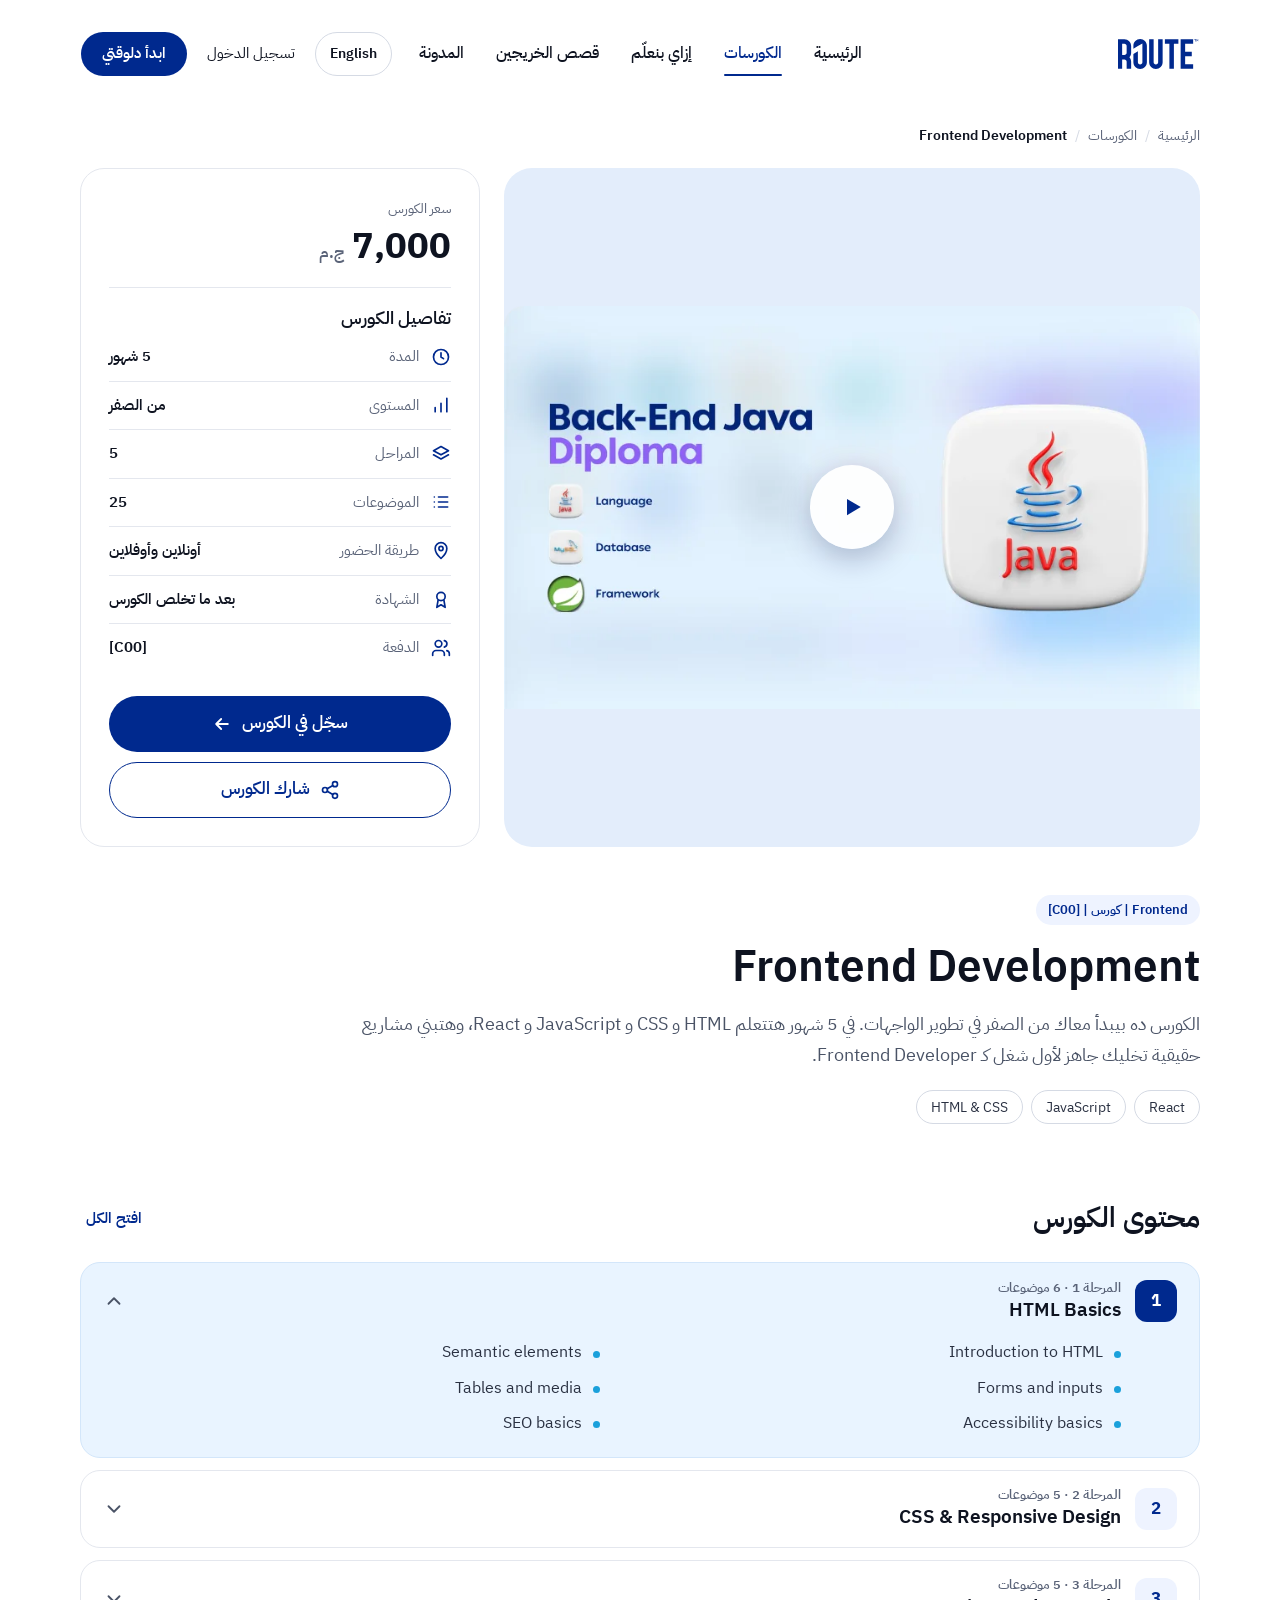
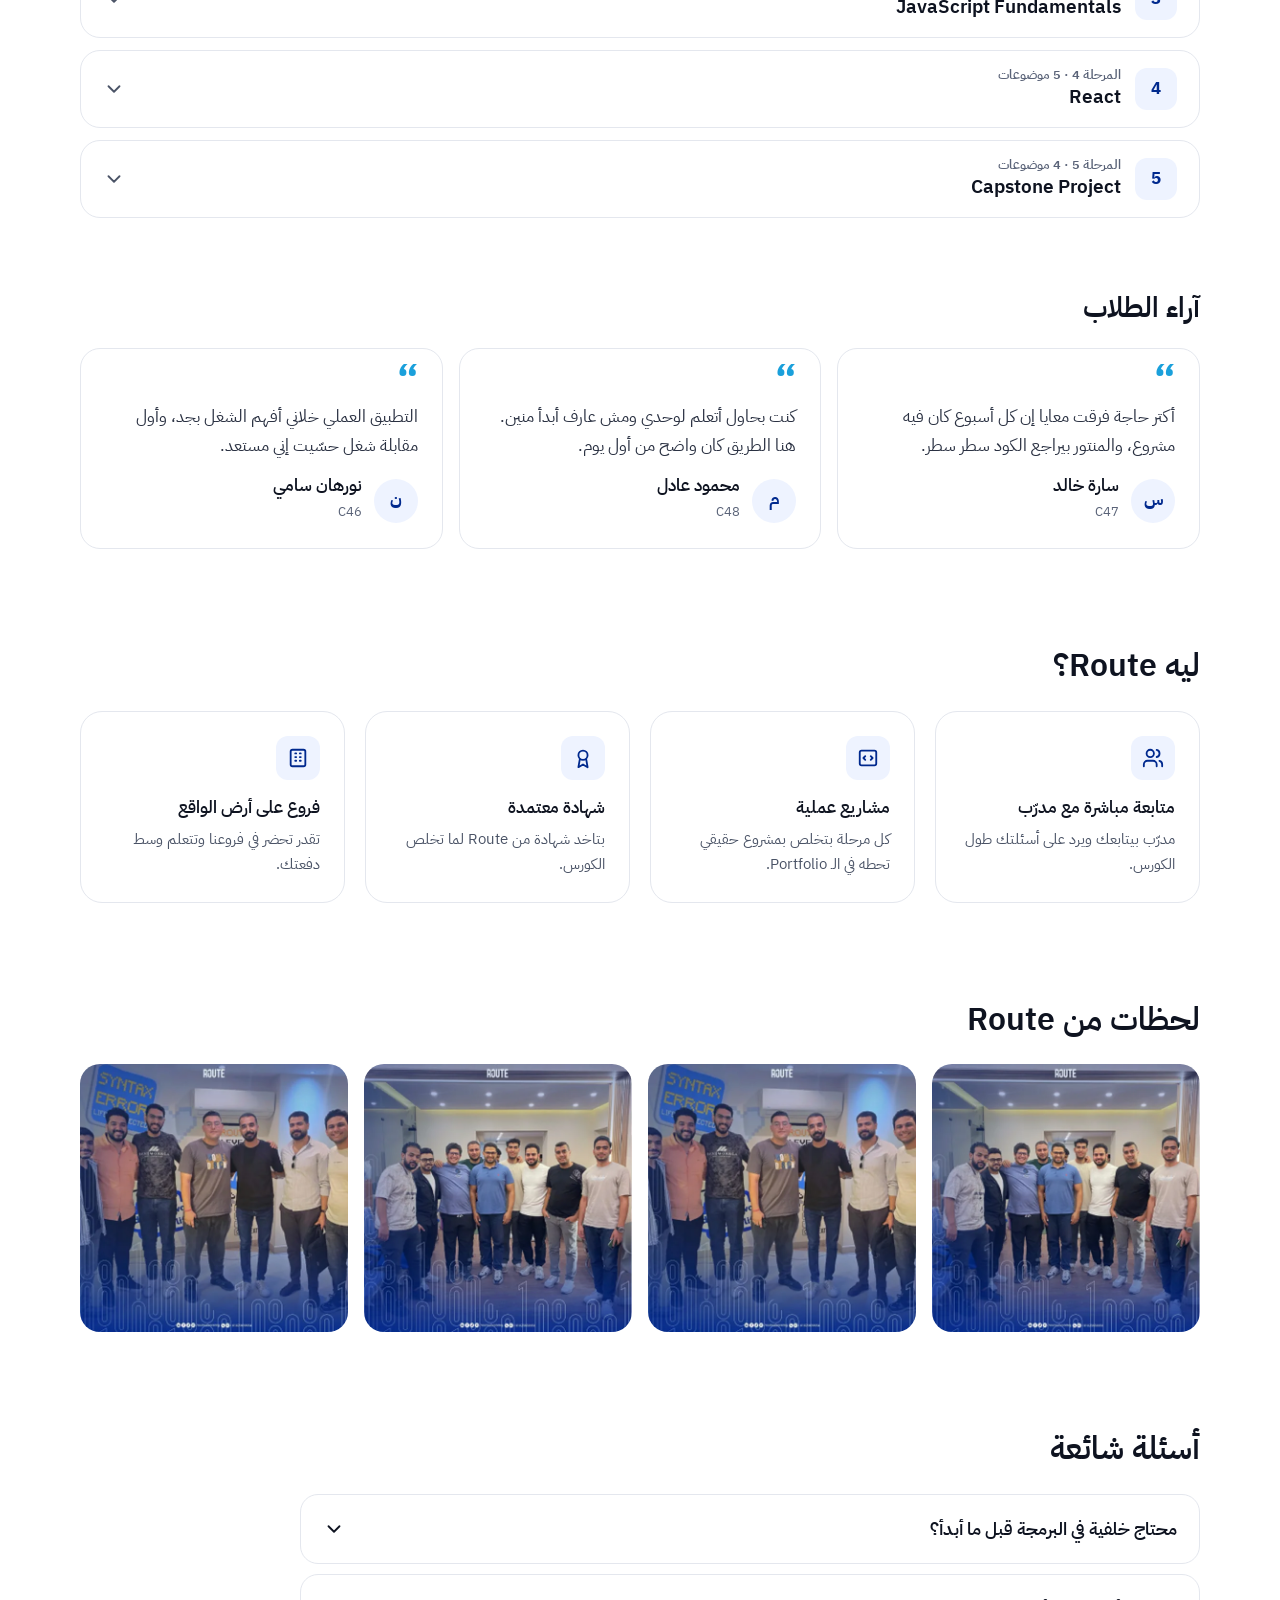
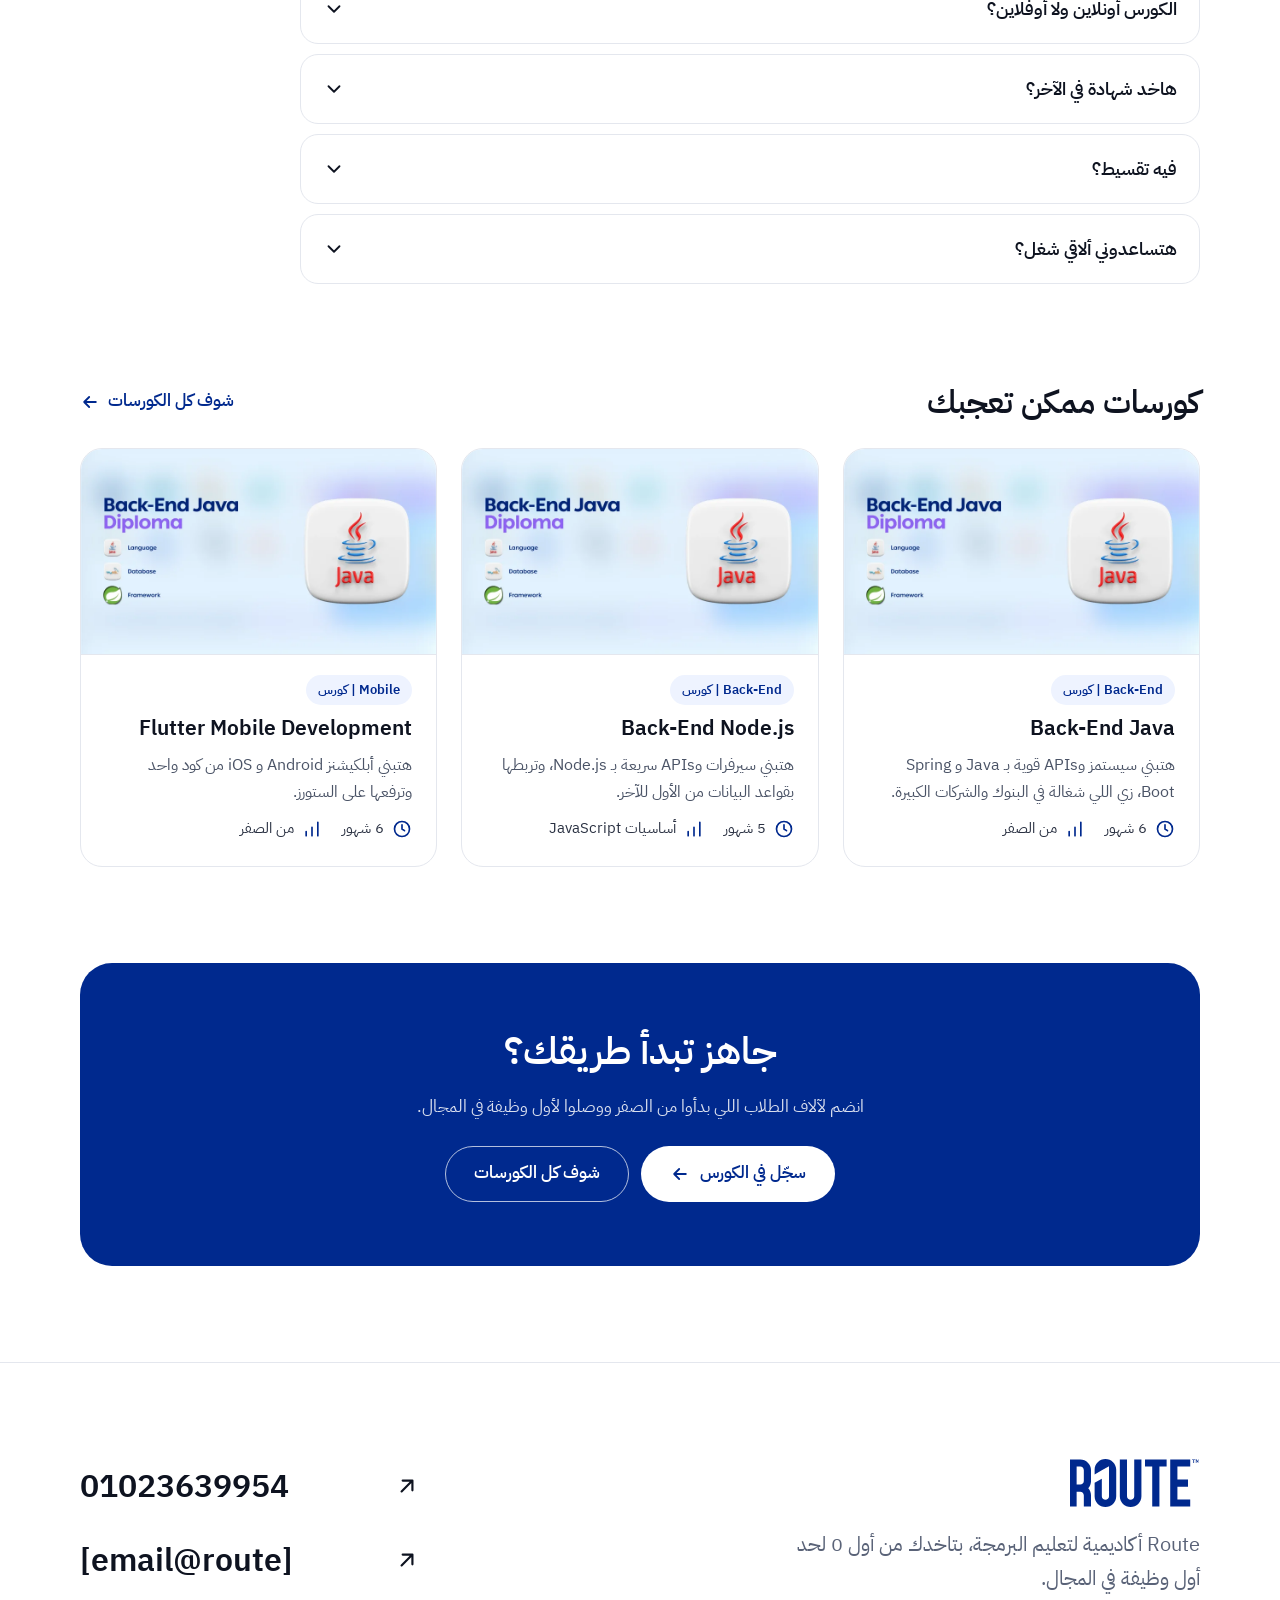
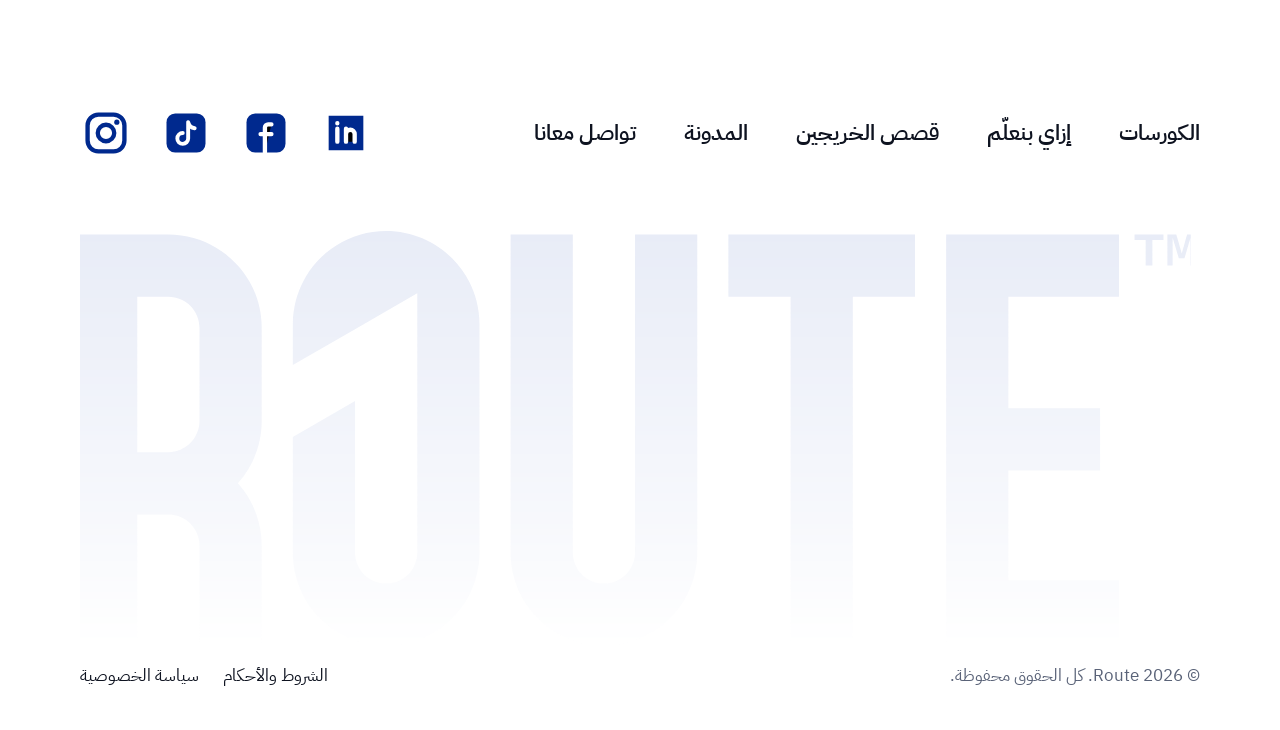
==== commit e78f617d: "Add files via upload" ====
--- a/course.html
+++ b/course.html
@@ -198,6 +198,7 @@
 .ft-bottom{display:flex;justify-content:space-between;gap:16px;flex-wrap:wrap;margin-top:16px;font-size:17px;color:var(--muted)}
 .ft-bottom a{color:var(--ink);text-decoration:none}
 .ft-bottom a:hover{color:var(--primary)}
+.ft-legal{display:flex;gap:24px;flex-wrap:wrap}
 html.rv-on .rv{opacity:0;translate:0 24px;transition:opacity .7s cubic-bezier(.2,.7,.2,1),translate .7s cubic-bezier(.2,.7,.2,1);transition-delay:var(--rvd,0s)}
 html.rv-on .rv.in{opacity:1;translate:0 0}
 @media (max-width:1180px){:root{--pad:40px}
@@ -409,12 +410,12 @@
 </clipPath>
 </defs>
 </svg></div>
-    <div class="ft-bottom"><span data-t="rights"></span><a href="#" data-t="terms"></a></div>
+    <div class="ft-bottom"><span data-t="rights"></span><span class="ft-legal"><a href="terms.html" data-t="terms"></a><a href="privacy.html" data-t="privacy"></a></span></div>
   </div>
 </footer>
 <script>
 (function(){
-  var T={"ar": {"pageTitle": "تفاصيل الكورس — Route", "langBtn": "English", "menu": "القائمة", "navHome": "الرئيسية", "navTracks": "الكورسات", "navHow": "إزاي بنعلّم", "navStories": "قصص الخريجين", "navBlog": "المدونة", "login": "تسجيل الدخول", "start": "ابدأ دلوقتي", "crumbHome": "الرئيسية", "crumbCourses": "الكورسات", "courseWord": "كورس", "cohort": "دفعة [C00]", "duration": "المدة", "level": "المستوى", "enroll": "سجّل في الكورس", "share": "شارك الكورس", "watch": "شغّل الفيديو التعريفي", "close": "قفل", "videoSoon": "[هنا هيتعرض الفيديو التعريفي للكورس]", "contentTitle": "محتوى الكورس", "topics": "موضوعات", "modulesCount": "مراحل", "whyTitle": "ليه Route؟", "why": [["متابعة مباشرة مع مدرّب", "مدرّب بيتابعك ويرد على أسئلتك طول الكورس."], ["مشاريع عملية", "كل مرحلة بتخلص بمشروع حقيقي تحطه في الـ Portfolio."], ["شهادة معتمدة", "بتاخد شهادة من Route لما تخلص الكورس."], ["فروع على أرض الواقع", "تقدر تحضر في فروعنا وتتعلم وسط دفعتك."]], "reviewsTitle": "آراء الطلاب", "reviews": [["سارة خالد", "C47", "أكتر حاجة فرقت معايا إن كل أسبوع كان فيه مشروع، والمنتور بيراجع الكود سطر سطر."], ["محمود عادل", "C48", "كنت بحاول أتعلم لوحدي ومش عارف أبدأ منين. هنا الطريق كان واضح من أول يوم."], ["نورهان سامي", "C46", "التطبيق العملي خلاني أفهم الشغل بجد، وأول مقابلة شغل حسّيت إني مستعد."]], "momentsTitle": "لحظات من Route", "momentAlt": "صورة من فعاليات Route", "faqTitle": "أسئلة شائعة", "faqs": [["محتاج خلفية في البرمجة قبل ما أبدأ؟", "مش شرط. معظم الكورسات بتبدأ من الصفر، واختبار تحديد المستوى بيحدد تبدأ منين."], ["الكورس أونلاين ولا أوفلاين؟", "فيه مواعيد أونلاين وأوفلاين حسب الكورس والدفعة. سيب بياناتك وهنبعتلك المواعيد المتاحة."], ["هاخد شهادة في الآخر؟", "أيوه، بتاخد شهادة من Route لما تخلص الكورس، ومعاها Portfolio فيه مشاريع حقيقية."], ["فيه تقسيط؟", "أيوه، عندنا تقسيط وطرق دفع مريحة. سيب بياناتك في فورم التواصل ونشرحلك التفاصيل."], ["هتساعدوني ألاقي شغل؟", "بنساعدك في الـ CV والـ Portfolio والتجهيز للإنترفيوهات، وبنرشّح المتميزين لشركاء التوظيف."]], "shareText": "شوف الكورس ده من Route", "copy": "انسخ اللينك", "copied": "اتنسخ اللينك", "shareOn": "شارك على", "footAbout": "Route أكاديمية لتعليم البرمجة، بتاخدك من أول 0 لحد أول وظيفة في المجال.", "contactEyebrow": "تواصل معانا", "rights": "© 2026 Route. كل الحقوق محفوظة.", "terms": "الشروط والأحكام", "priceL": "سعر الكورس", "currency": "ج.م", "priceV": "7,000", "detailsTitle": "تفاصيل الكورس", "expandAll": "افتح الكل", "collapseAll": "اقفل الكل", "modules": "المراحل", "topicsN": "الموضوعات", "format": "طريقة الحضور", "formatV": "أونلاين وأوفلاين", "certificate": "الشهادة", "certificateV": "بعد ما تخلص الكورس", "cohortL": "الدفعة", "cohortV": "[C00]", "aboutTitle": "عن الكورس", "stage": "المرحلة", "infoTitle": "قبل ما تبدأ", "info": [["وقت المذاكرة", "خطّط تدّي الكورس من 8 لـ 10 ساعات في الأسبوع بين المحاضرات والتطبيق والمشاريع، عشان تستفيد بجد."], ["المتطلبات", "{lvl}. اختبار تحديد المستوى هيحدد تبدأ منين بالظبط."], ["الأدوات المطلوبة", "لابتوب ونت مستقر. كل البرامج اللي هنستخدمها هنساعدك تنزّلها وتجهّزها في أول محاضرة."]], "relatedTitle": "كورسات ممكن تعجبك", "viewCourse": "تفاصيل الكورس", "allCourses": "شوف كل الكورسات", "ctaTitle": "جاهز تبدأ طريقك؟", "ctaText": "انضم لآلاف الطلاب اللي بدأوا من الصفر ووصلوا لأول وظيفة في المجال.", "ctaBtn": "سجّل في الكورس"}, "en": {"pageTitle": "Course details — Route", "langBtn": "العربية", "menu": "Menu", "navHome": "Home", "navTracks": "Courses", "navHow": "How we teach", "navStories": "Graduate stories", "navBlog": "Blog", "login": "Log in", "start": "Get started", "crumbHome": "Home", "crumbCourses": "Courses", "courseWord": "Course", "cohort": "Cohort [C00]", "duration": "Duration", "level": "Level", "enroll": "Enroll now", "share": "Share course", "watch": "Play intro video", "close": "Close", "videoSoon": "[The course intro video will play here]", "contentTitle": "Course content", "topics": "topics", "modulesCount": "modules", "whyTitle": "Why Route?", "why": [["Real-time mentorship", "An instructor follows your progress and answers your questions throughout."], ["Hands-on projects", "Every stage ends with a real project for your portfolio."], ["Verified certificate", "Get a certificate from Route when you finish the course."], ["Physical branch network", "Attend at our branches and learn alongside your cohort."]], "reviewsTitle": "Student reviews", "reviews": [["Sara Khaled", "C47", "What made the difference was a project every week and a mentor reviewing my code line by line."], ["Mahmoud Adel", "C48", "I was trying to learn alone and didn’t know where to start. Here the path was clear from day one."], ["Nourhan Samy", "C46", "The hands-on practice made me actually understand the job. At my first interview I felt ready."]], "momentsTitle": "Route moments", "momentAlt": "Photo from a Route event", "faqTitle": "FAQ", "faqs": [["Do I need a coding background?", "Not necessarily. Most courses start from zero, and a level check decides where you begin."], ["Is the course online or on-site?", "We run online and on-site schedules depending on the course and cohort. Leave your details and we’ll send the available times."], ["Will I get a certificate?", "Yes, you get a certificate from Route when you finish, plus a portfolio of real projects."], ["Can I pay in installments?", "Yes. We offer installments and flexible payment options. Leave your details and we’ll walk you through them."], ["Will you help me find a job?", "We help with your CV, portfolio and interview prep, and refer top students to our hiring partners."]], "shareText": "Check out this course from Route", "copy": "Copy link", "copied": "Link copied", "shareOn": "Share on", "footAbout": "Route is a coding academy that takes you from your first 0 to your first job in tech.", "contactEyebrow": "Contact us", "rights": "© 2026 Route. All rights reserved.", "terms": "Terms of Service", "priceL": "Course price", "currency": "EGP", "priceV": "7,000", "detailsTitle": "Course details", "expandAll": "Expand all", "collapseAll": "Collapse all", "modules": "Modules", "topicsN": "Topics", "format": "Format", "formatV": "Online and on-site", "certificate": "Certificate", "certificateV": "On completion", "cohortL": "Cohort", "cohortV": "[C00]", "aboutTitle": "About the course", "stage": "Module", "infoTitle": "Before you start", "info": [["Study time", "Plan to give the course 8 to 10 hours a week across sessions, practice and projects to get the most out of it."], ["Prerequisites", "{lvl}. A level check decides exactly where you start."], ["What you need", "A laptop and a stable internet connection. We help you install and set up every tool in the first session."]], "relatedTitle": "You might also like", "viewCourse": "Course details", "allCourses": "See all courses", "ctaTitle": "Ready to start your route?", "ctaText": "Join thousands of students who started from zero and reached their first job in tech.", "ctaBtn": "Enroll now"}}, C={"fe": {"name": "Frontend", "course": "Frontend Development", "cat": "web", "stack": ["HTML & CSS", "JavaScript", "React"], "dur": ["5 شهور", "5 months"], "lvl": ["من الصفر", "Beginner"], "desc": ["الكورس ده بيبدأ معاك من الصفر في تطوير الواجهات. في 5 شهور هتتعلم HTML و CSS و JavaScript و React، وهتبني مشاريع حقيقية تخليك جاهز لأول شغل كـ Frontend Developer.", "This course takes you from zero into front-end development. In five months you will learn HTML, CSS, JavaScript and React, and build real projects that get you ready for your first Frontend Developer job."], "mods": [["HTML Basics", ["Introduction to HTML", "Semantic elements", "Forms and inputs", "Tables and media", "Accessibility basics", "SEO basics"]], ["CSS & Responsive Design", ["Selectors and the box model", "Flexbox", "CSS Grid", "Media queries and responsive units", "Transitions and animations"]], ["JavaScript Fundamentals", ["Variables and data types", "Functions and scope", "DOM manipulation", "Events", "Async JavaScript and fetch"]], ["React", ["Components and JSX", "Props and state", "Hooks", "Routing", "Working with APIs"]], ["Capstone Project", ["Planning the project", "Building the app", "Code review with your instructor", "Deployment and portfolio"]]], "short": ["هتبني واجهات مواقع وتطبيقات ويب سريعة ومتجاوبة مع كل الشاشات بـ React.", "Build fast, responsive interfaces for websites and web apps with React."]}, "bj": {"name": "Back-End", "course": "Back-End Java", "cat": "web", "stack": ["Java", "Spring Boot", "MySQL"], "dur": ["6 شهور", "6 months"], "lvl": ["من الصفر", "Beginner"], "desc": ["هتتعلم تبني سيستمز وAPIs قوية بـ Java و Spring Boot، وتتعامل مع قواعد البيانات بـ MySQL، وتطبّق كل ده على مشاريع زي اللي شغالة في البنوك والشركات الكبيرة.", "Learn to build solid systems and APIs with Java and Spring Boot, work with databases using MySQL, and apply it all to projects like the ones running at banks and large companies."], "mods": [["Java Fundamentals", ["Syntax and data types", "Control flow", "Methods", "Arrays and collections", "Exceptions"]], ["Object-Oriented Programming", ["Classes and objects", "Inheritance", "Interfaces and abstraction", "SOLID principles"]], ["Databases & SQL", ["Relational design", "SQL queries", "Joins and indexes", "JDBC and JPA"]], ["Spring Boot", ["Project setup", "REST APIs", "Validation and errors", "Security basics", "Testing"]], ["Capstone Project", ["Planning the system", "Building the API", "Code review with your instructor", "Deployment and portfolio"]]], "short": ["هتبني سيستمز وAPIs قوية بـ Java و Spring Boot، زي اللي شغالة في البنوك والشركات الكبيرة.", "Build solid systems and APIs with Java and Spring Boot, the stack behind banks and large companies."]}, "bn": {"name": "Back-End", "course": "Back-End Node.js", "cat": "web", "stack": ["Node.js", "Express", "MongoDB"], "dur": ["5 شهور", "5 months"], "lvl": ["أساسيات JavaScript", "Basic JavaScript"], "desc": ["هتبني سيرفرات وAPIs سريعة بـ Node.js و Express، وتربطها بقواعد بيانات MongoDB، وتتعلم التوثيق والأمان عشان تبني باك اند جاهز للإنتاج.", "Build fast servers and APIs with Node.js and Express, connect them to MongoDB, and learn authentication and security to ship production-ready back ends."], "mods": [["JavaScript for the Back End", ["Modern JavaScript", "Modules", "Async patterns", "Error handling"]], ["Node.js & Express", ["The Node runtime", "Routing", "Middleware", "REST API design"]], ["MongoDB", ["Documents and collections", "Mongoose models", "Queries and aggregation", "Indexes"]], ["Auth & Security", ["Sessions and JWT", "Password hashing", "Validation", "Common attacks and fixes"]], ["Capstone Project", ["Planning the API", "Building the service", "Code review with your instructor", "Deployment and portfolio"]]], "short": ["هتبني سيرفرات وAPIs سريعة بـ Node.js، وتربطها بقواعد البيانات من الأول للآخر.", "Build fast servers and APIs with Node.js and connect them to databases end to end."]}, "fl": {"name": "Mobile", "course": "Flutter Mobile Development", "cat": "mobile", "stack": ["Dart", "Flutter", "Firebase"], "dur": ["6 شهور", "6 months"], "lvl": ["من الصفر", "Beginner"], "desc": ["هتتعلم تبني أبلكيشنز Android و iOS من كود واحد بـ Flutter، من أول الـ UI لحد ربطها بـ Firebase والـ APIs ورفعها على الستورز.", "Learn to build Android and iOS apps from a single codebase with Flutter, from the UI to connecting Firebase and APIs and publishing to the stores."], "mods": [["Dart Basics", ["Syntax and types", "Functions", "Classes", "Async and futures"]], ["Widgets & Layouts", ["Stateless and stateful widgets", "Layouts", "Navigation", "Themes"]], ["State Management", ["setState", "Provider", "Bloc basics", "Clean architecture"]], ["Firebase & APIs", ["Authentication", "Firestore", "REST APIs", "Push notifications"]], ["Publishing & Capstone", ["Building the app", "Code review with your instructor", "Publishing to the stores", "Portfolio"]]], "short": ["هتبني أبلكيشنز Android و iOS من كود واحد وترفعها على الستورز.", "Build Android and iOS apps from a single codebase and ship them to the stores."]}, "ai": {"name": "AI", "course": "AI & Machine Learning", "cat": "ai", "stack": ["Python", "scikit-learn", "TensorFlow"], "dur": ["6 شهور", "6 months"], "lvl": ["أساسيات Python", "Basic Python"], "desc": ["هتتعلم تبني موديلز Machine Learning و Deep Learning بـ Python، من تجهيز الداتا لحد تدريب الموديل وتقييمه واستخدامه في مشاكل حقيقية.", "Learn to build machine learning and deep learning models with Python, from preparing data to training, evaluating and applying models to real problems."], "mods": [["Python for AI", ["NumPy", "Pandas", "Visualization", "Working with notebooks"]], ["Math & Data Prep", ["Statistics essentials", "Linear algebra basics", "Cleaning data", "Feature engineering"]], ["Machine Learning", ["Regression", "Classification", "Model evaluation", "scikit-learn pipelines"]], ["Deep Learning", ["Neural networks", "TensorFlow and Keras", "Computer vision basics", "NLP basics"]], ["Capstone Project", ["Choosing a problem", "Training the model", "Review with your instructor", "Presenting results"]]], "short": ["هتتعلم تبني موديلز Machine Learning وتستخدمها في مشاكل حقيقية.", "Learn to build machine learning models and apply them to real problems."]}, "da": {"name": "Data", "course": "Data Analysis", "cat": "data", "stack": ["Excel", "SQL", "Power BI"], "dur": ["4 شهور", "4 months"], "lvl": ["من الصفر", "Beginner"], "desc": ["هتتعلم تحوّل الأرقام لقرارات: تنضيف الداتا وتحليلها بـ Excel و SQL، وتعمل داشبوردز واضحة بـ Power BI تقدر تعرضها على أي مدير.", "Learn to turn numbers into decisions: clean and analyze data with Excel and SQL, and build clear Power BI dashboards you can present to any manager."], "mods": [["Excel for Analysis", ["Formulas and functions", "Pivot tables", "Charts", "Data cleaning"]], ["SQL", ["SELECT and filtering", "Joins", "Aggregations", "Window functions"]], ["Data Visualization", ["Choosing the right chart", "Storytelling with data", "Design principles"]], ["Power BI", ["Data modeling", "DAX basics", "Building dashboards", "Publishing reports"]], ["Capstone Project", ["Real dataset analysis", "Dashboard build", "Review with your instructor", "Presentation"]]], "short": ["هتحوّل الأرقام لقرارات بالتحليل والداشبوردز والتصوّر.", "Turn numbers into decisions with analysis, dashboards and visualization."]}}, MOMENTS=["[data-uri]", "[data-uri]", "[data-uri]", "[data-uri]"], IMG='[data-uri]';
+  var T={"ar": {"pageTitle": "تفاصيل الكورس — Route", "langBtn": "English", "menu": "القائمة", "navHome": "الرئيسية", "navTracks": "الكورسات", "navHow": "إزاي بنعلّم", "navStories": "قصص الخريجين", "navBlog": "المدونة", "login": "تسجيل الدخول", "start": "ابدأ دلوقتي", "crumbHome": "الرئيسية", "crumbCourses": "الكورسات", "courseWord": "كورس", "cohort": "دفعة [C00]", "duration": "المدة", "level": "المستوى", "enroll": "سجّل في الكورس", "share": "شارك الكورس", "watch": "شغّل الفيديو التعريفي", "close": "قفل", "videoSoon": "[هنا هيتعرض الفيديو التعريفي للكورس]", "contentTitle": "محتوى الكورس", "topics": "موضوعات", "modulesCount": "مراحل", "whyTitle": "ليه Route؟", "why": [["متابعة مباشرة مع مدرّب", "مدرّب بيتابعك ويرد على أسئلتك طول الكورس."], ["مشاريع عملية", "كل مرحلة بتخلص بمشروع حقيقي تحطه في الـ Portfolio."], ["شهادة معتمدة", "بتاخد شهادة من Route لما تخلص الكورس."], ["فروع على أرض الواقع", "تقدر تحضر في فروعنا وتتعلم وسط دفعتك."]], "reviewsTitle": "آراء الطلاب", "reviews": [["سارة خالد", "C47", "أكتر حاجة فرقت معايا إن كل أسبوع كان فيه مشروع، والمنتور بيراجع الكود سطر سطر."], ["محمود عادل", "C48", "كنت بحاول أتعلم لوحدي ومش عارف أبدأ منين. هنا الطريق كان واضح من أول يوم."], ["نورهان سامي", "C46", "التطبيق العملي خلاني أفهم الشغل بجد، وأول مقابلة شغل حسّيت إني مستعد."]], "momentsTitle": "لحظات من Route", "momentAlt": "صورة من فعاليات Route", "faqTitle": "أسئلة شائعة", "faqs": [["محتاج خلفية في البرمجة قبل ما أبدأ؟", "مش شرط. معظم الكورسات بتبدأ من الصفر، واختبار تحديد المستوى بيحدد تبدأ منين."], ["الكورس أونلاين ولا أوفلاين؟", "فيه مواعيد أونلاين وأوفلاين حسب الكورس والدفعة. سيب بياناتك وهنبعتلك المواعيد المتاحة."], ["هاخد شهادة في الآخر؟", "أيوه، بتاخد شهادة من Route لما تخلص الكورس، ومعاها Portfolio فيه مشاريع حقيقية."], ["فيه تقسيط؟", "أيوه، عندنا تقسيط وطرق دفع مريحة. سيب بياناتك في فورم التواصل ونشرحلك التفاصيل."], ["هتساعدوني ألاقي شغل؟", "بنساعدك في الـ CV والـ Portfolio والتجهيز للإنترفيوهات، وبنرشّح المتميزين لشركاء التوظيف."]], "shareText": "شوف الكورس ده من Route", "copy": "انسخ اللينك", "copied": "اتنسخ اللينك", "shareOn": "شارك على", "footAbout": "Route أكاديمية لتعليم البرمجة، بتاخدك من أول 0 لحد أول وظيفة في المجال.", "contactEyebrow": "تواصل معانا", "rights": "© 2026 Route. كل الحقوق محفوظة.", "terms": "الشروط والأحكام", "privacy": "سياسة الخصوصية", "priceL": "سعر الكورس", "currency": "ج.م", "priceV": "7,000", "detailsTitle": "تفاصيل الكورس", "expandAll": "افتح الكل", "collapseAll": "اقفل الكل", "modules": "المراحل", "topicsN": "الموضوعات", "format": "طريقة الحضور", "formatV": "أونلاين وأوفلاين", "certificate": "الشهادة", "certificateV": "بعد ما تخلص الكورس", "cohortL": "الدفعة", "cohortV": "[C00]", "aboutTitle": "عن الكورس", "stage": "المرحلة", "infoTitle": "قبل ما تبدأ", "info": [["وقت المذاكرة", "خطّط تدّي الكورس من 8 لـ 10 ساعات في الأسبوع بين المحاضرات والتطبيق والمشاريع، عشان تستفيد بجد."], ["المتطلبات", "{lvl}. اختبار تحديد المستوى هيحدد تبدأ منين بالظبط."], ["الأدوات المطلوبة", "لابتوب ونت مستقر. كل البرامج اللي هنستخدمها هنساعدك تنزّلها وتجهّزها في أول محاضرة."]], "relatedTitle": "كورسات ممكن تعجبك", "viewCourse": "تفاصيل الكورس", "allCourses": "شوف كل الكورسات", "ctaTitle": "جاهز تبدأ طريقك؟", "ctaText": "انضم لآلاف الطلاب اللي بدأوا من الصفر ووصلوا لأول وظيفة في المجال.", "ctaBtn": "سجّل في الكورس"}, "en": {"pageTitle": "Course details — Route", "langBtn": "العربية", "menu": "Menu", "navHome": "Home", "navTracks": "Courses", "navHow": "How we teach", "navStories": "Graduate stories", "navBlog": "Blog", "login": "Log in", "start": "Get started", "crumbHome": "Home", "crumbCourses": "Courses", "courseWord": "Course", "cohort": "Cohort [C00]", "duration": "Duration", "level": "Level", "enroll": "Enroll now", "share": "Share course", "watch": "Play intro video", "close": "Close", "videoSoon": "[The course intro video will play here]", "contentTitle": "Course content", "topics": "topics", "modulesCount": "modules", "whyTitle": "Why Route?", "why": [["Real-time mentorship", "An instructor follows your progress and answers your questions throughout."], ["Hands-on projects", "Every stage ends with a real project for your portfolio."], ["Verified certificate", "Get a certificate from Route when you finish the course."], ["Physical branch network", "Attend at our branches and learn alongside your cohort."]], "reviewsTitle": "Student reviews", "reviews": [["Sara Khaled", "C47", "What made the difference was a project every week and a mentor reviewing my code line by line."], ["Mahmoud Adel", "C48", "I was trying to learn alone and didn’t know where to start. Here the path was clear from day one."], ["Nourhan Samy", "C46", "The hands-on practice made me actually understand the job. At my first interview I felt ready."]], "momentsTitle": "Route moments", "momentAlt": "Photo from a Route event", "faqTitle": "FAQ", "faqs": [["Do I need a coding background?", "Not necessarily. Most courses start from zero, and a level check decides where you begin."], ["Is the course online or on-site?", "We run online and on-site schedules depending on the course and cohort. Leave your details and we’ll send the available times."], ["Will I get a certificate?", "Yes, you get a certificate from Route when you finish, plus a portfolio of real projects."], ["Can I pay in installments?", "Yes. We offer installments and flexible payment options. Leave your details and we’ll walk you through them."], ["Will you help me find a job?", "We help with your CV, portfolio and interview prep, and refer top students to our hiring partners."]], "shareText": "Check out this course from Route", "copy": "Copy link", "copied": "Link copied", "shareOn": "Share on", "footAbout": "Route is a coding academy that takes you from your first 0 to your first job in tech.", "contactEyebrow": "Contact us", "rights": "© 2026 Route. All rights reserved.", "terms": "Terms of Service", "privacy": "Privacy Policy", "priceL": "Course price", "currency": "EGP", "priceV": "7,000", "detailsTitle": "Course details", "expandAll": "Expand all", "collapseAll": "Collapse all", "modules": "Modules", "topicsN": "Topics", "format": "Format", "formatV": "Online and on-site", "certificate": "Certificate", "certificateV": "On completion", "cohortL": "Cohort", "cohortV": "[C00]", "aboutTitle": "About the course", "stage": "Module", "infoTitle": "Before you start", "info": [["Study time", "Plan to give the course 8 to 10 hours a week across sessions, practice and projects to get the most out of it."], ["Prerequisites", "{lvl}. A level check decides exactly where you start."], ["What you need", "A laptop and a stable internet connection. We help you install and set up every tool in the first session."]], "relatedTitle": "You might also like", "viewCourse": "Course details", "allCourses": "See all courses", "ctaTitle": "Ready to start your route?", "ctaText": "Join thousands of students who started from zero and reached their first job in tech.", "ctaBtn": "Enroll now"}}, C={"fe": {"name": "Frontend", "course": "Frontend Development", "cat": "web", "stack": ["HTML & CSS", "JavaScript", "React"], "dur": ["5 شهور", "5 months"], "lvl": ["من الصفر", "Beginner"], "desc": ["الكورس ده بيبدأ معاك من الصفر في تطوير الواجهات. في 5 شهور هتتعلم HTML و CSS و JavaScript و React، وهتبني مشاريع حقيقية تخليك جاهز لأول شغل كـ Frontend Developer.", "This course takes you from zero into front-end development. In five months you will learn HTML, CSS, JavaScript and React, and build real projects that get you ready for your first Frontend Developer job."], "mods": [["HTML Basics", ["Introduction to HTML", "Semantic elements", "Forms and inputs", "Tables and media", "Accessibility basics", "SEO basics"]], ["CSS & Responsive Design", ["Selectors and the box model", "Flexbox", "CSS Grid", "Media queries and responsive units", "Transitions and animations"]], ["JavaScript Fundamentals", ["Variables and data types", "Functions and scope", "DOM manipulation", "Events", "Async JavaScript and fetch"]], ["React", ["Components and JSX", "Props and state", "Hooks", "Routing", "Working with APIs"]], ["Capstone Project", ["Planning the project", "Building the app", "Code review with your instructor", "Deployment and portfolio"]]], "short": ["هتبني واجهات مواقع وتطبيقات ويب سريعة ومتجاوبة مع كل الشاشات بـ React.", "Build fast, responsive interfaces for websites and web apps with React."]}, "bj": {"name": "Back-End", "course": "Back-End Java", "cat": "web", "stack": ["Java", "Spring Boot", "MySQL"], "dur": ["6 شهور", "6 months"], "lvl": ["من الصفر", "Beginner"], "desc": ["هتتعلم تبني سيستمز وAPIs قوية بـ Java و Spring Boot، وتتعامل مع قواعد البيانات بـ MySQL، وتطبّق كل ده على مشاريع زي اللي شغالة في البنوك والشركات الكبيرة.", "Learn to build solid systems and APIs with Java and Spring Boot, work with databases using MySQL, and apply it all to projects like the ones running at banks and large companies."], "mods": [["Java Fundamentals", ["Syntax and data types", "Control flow", "Methods", "Arrays and collections", "Exceptions"]], ["Object-Oriented Programming", ["Classes and objects", "Inheritance", "Interfaces and abstraction", "SOLID principles"]], ["Databases & SQL", ["Relational design", "SQL queries", "Joins and indexes", "JDBC and JPA"]], ["Spring Boot", ["Project setup", "REST APIs", "Validation and errors", "Security basics", "Testing"]], ["Capstone Project", ["Planning the system", "Building the API", "Code review with your instructor", "Deployment and portfolio"]]], "short": ["هتبني سيستمز وAPIs قوية بـ Java و Spring Boot، زي اللي شغالة في البنوك والشركات الكبيرة.", "Build solid systems and APIs with Java and Spring Boot, the stack behind banks and large companies."]}, "bn": {"name": "Back-End", "course": "Back-End Node.js", "cat": "web", "stack": ["Node.js", "Express", "MongoDB"], "dur": ["5 شهور", "5 months"], "lvl": ["أساسيات JavaScript", "Basic JavaScript"], "desc": ["هتبني سيرفرات وAPIs سريعة بـ Node.js و Express، وتربطها بقواعد بيانات MongoDB، وتتعلم التوثيق والأمان عشان تبني باك اند جاهز للإنتاج.", "Build fast servers and APIs with Node.js and Express, connect them to MongoDB, and learn authentication and security to ship production-ready back ends."], "mods": [["JavaScript for the Back End", ["Modern JavaScript", "Modules", "Async patterns", "Error handling"]], ["Node.js & Express", ["The Node runtime", "Routing", "Middleware", "REST API design"]], ["MongoDB", ["Documents and collections", "Mongoose models", "Queries and aggregation", "Indexes"]], ["Auth & Security", ["Sessions and JWT", "Password hashing", "Validation", "Common attacks and fixes"]], ["Capstone Project", ["Planning the API", "Building the service", "Code review with your instructor", "Deployment and portfolio"]]], "short": ["هتبني سيرفرات وAPIs سريعة بـ Node.js، وتربطها بقواعد البيانات من الأول للآخر.", "Build fast servers and APIs with Node.js and connect them to databases end to end."]}, "fl": {"name": "Mobile", "course": "Flutter Mobile Development", "cat": "mobile", "stack": ["Dart", "Flutter", "Firebase"], "dur": ["6 شهور", "6 months"], "lvl": ["من الصفر", "Beginner"], "desc": ["هتتعلم تبني أبلكيشنز Android و iOS من كود واحد بـ Flutter، من أول الـ UI لحد ربطها بـ Firebase والـ APIs ورفعها على الستورز.", "Learn to build Android and iOS apps from a single codebase with Flutter, from the UI to connecting Firebase and APIs and publishing to the stores."], "mods": [["Dart Basics", ["Syntax and types", "Functions", "Classes", "Async and futures"]], ["Widgets & Layouts", ["Stateless and stateful widgets", "Layouts", "Navigation", "Themes"]], ["State Management", ["setState", "Provider", "Bloc basics", "Clean architecture"]], ["Firebase & APIs", ["Authentication", "Firestore", "REST APIs", "Push notifications"]], ["Publishing & Capstone", ["Building the app", "Code review with your instructor", "Publishing to the stores", "Portfolio"]]], "short": ["هتبني أبلكيشنز Android و iOS من كود واحد وترفعها على الستورز.", "Build Android and iOS apps from a single codebase and ship them to the stores."]}, "ai": {"name": "AI", "course": "AI & Machine Learning", "cat": "ai", "stack": ["Python", "scikit-learn", "TensorFlow"], "dur": ["6 شهور", "6 months"], "lvl": ["أساسيات Python", "Basic Python"], "desc": ["هتتعلم تبني موديلز Machine Learning و Deep Learning بـ Python، من تجهيز الداتا لحد تدريب الموديل وتقييمه واستخدامه في مشاكل حقيقية.", "Learn to build machine learning and deep learning models with Python, from preparing data to training, evaluating and applying models to real problems."], "mods": [["Python for AI", ["NumPy", "Pandas", "Visualization", "Working with notebooks"]], ["Math & Data Prep", ["Statistics essentials", "Linear algebra basics", "Cleaning data", "Feature engineering"]], ["Machine Learning", ["Regression", "Classification", "Model evaluation", "scikit-learn pipelines"]], ["Deep Learning", ["Neural networks", "TensorFlow and Keras", "Computer vision basics", "NLP basics"]], ["Capstone Project", ["Choosing a problem", "Training the model", "Review with your instructor", "Presenting results"]]], "short": ["هتتعلم تبني موديلز Machine Learning وتستخدمها في مشاكل حقيقية.", "Learn to build machine learning models and apply them to real problems."]}, "da": {"name": "Data", "course": "Data Analysis", "cat": "data", "stack": ["Excel", "SQL", "Power BI"], "dur": ["4 شهور", "4 months"], "lvl": ["من الصفر", "Beginner"], "desc": ["هتتعلم تحوّل الأرقام لقرارات: تنضيف الداتا وتحليلها بـ Excel و SQL، وتعمل داشبوردز واضحة بـ Power BI تقدر تعرضها على أي مدير.", "Learn to turn numbers into decisions: clean and analyze data with Excel and SQL, and build clear Power BI dashboards you can present to any manager."], "mods": [["Excel for Analysis", ["Formulas and functions", "Pivot tables", "Charts", "Data cleaning"]], ["SQL", ["SELECT and filtering", "Joins", "Aggregations", "Window functions"]], ["Data Visualization", ["Choosing the right chart", "Storytelling with data", "Design principles"]], ["Power BI", ["Data modeling", "DAX basics", "Building dashboards", "Publishing reports"]], ["Capstone Project", ["Real dataset analysis", "Dashboard build", "Review with your instructor", "Presentation"]]], "short": ["هتحوّل الأرقام لقرارات بالتحليل والداشبوردز والتصوّر.", "Turn numbers into decisions with analysis, dashboards and visualization."]}}, MOMENTS=["[data-uri]", "[data-uri]